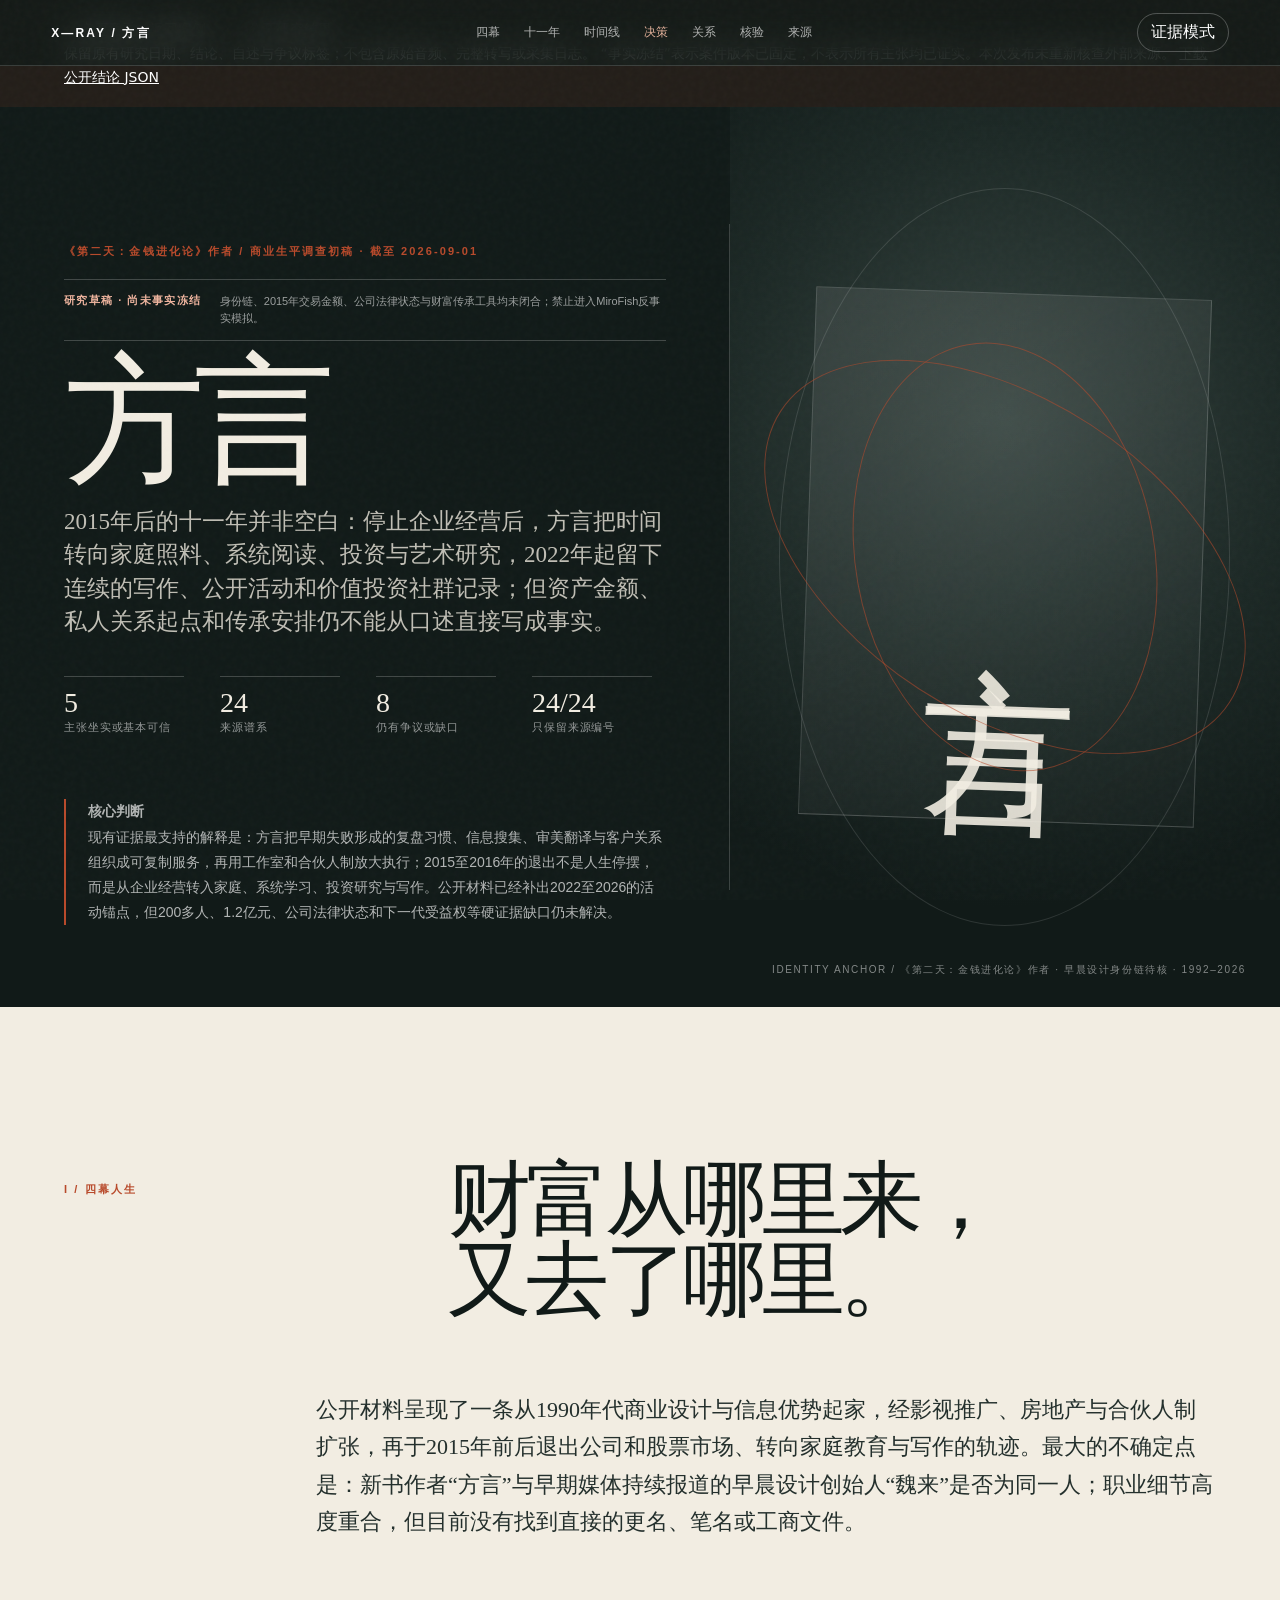
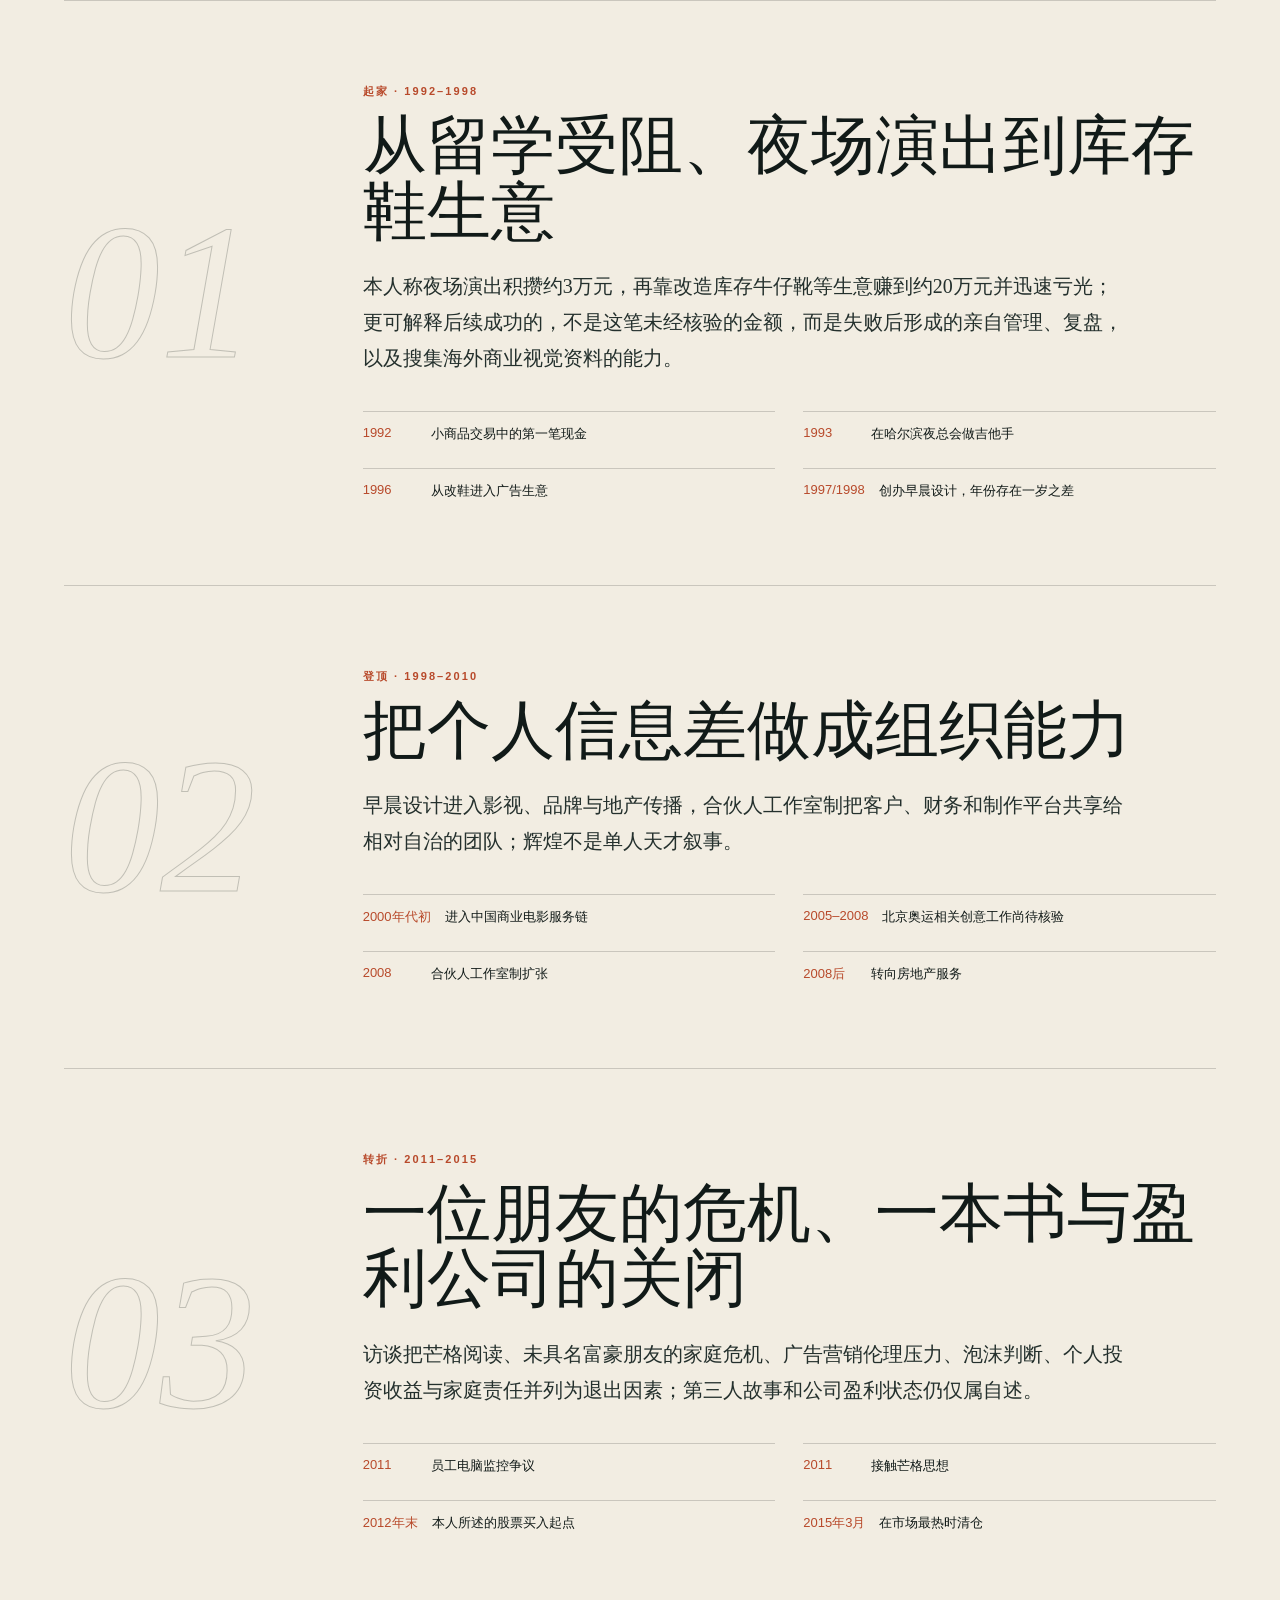
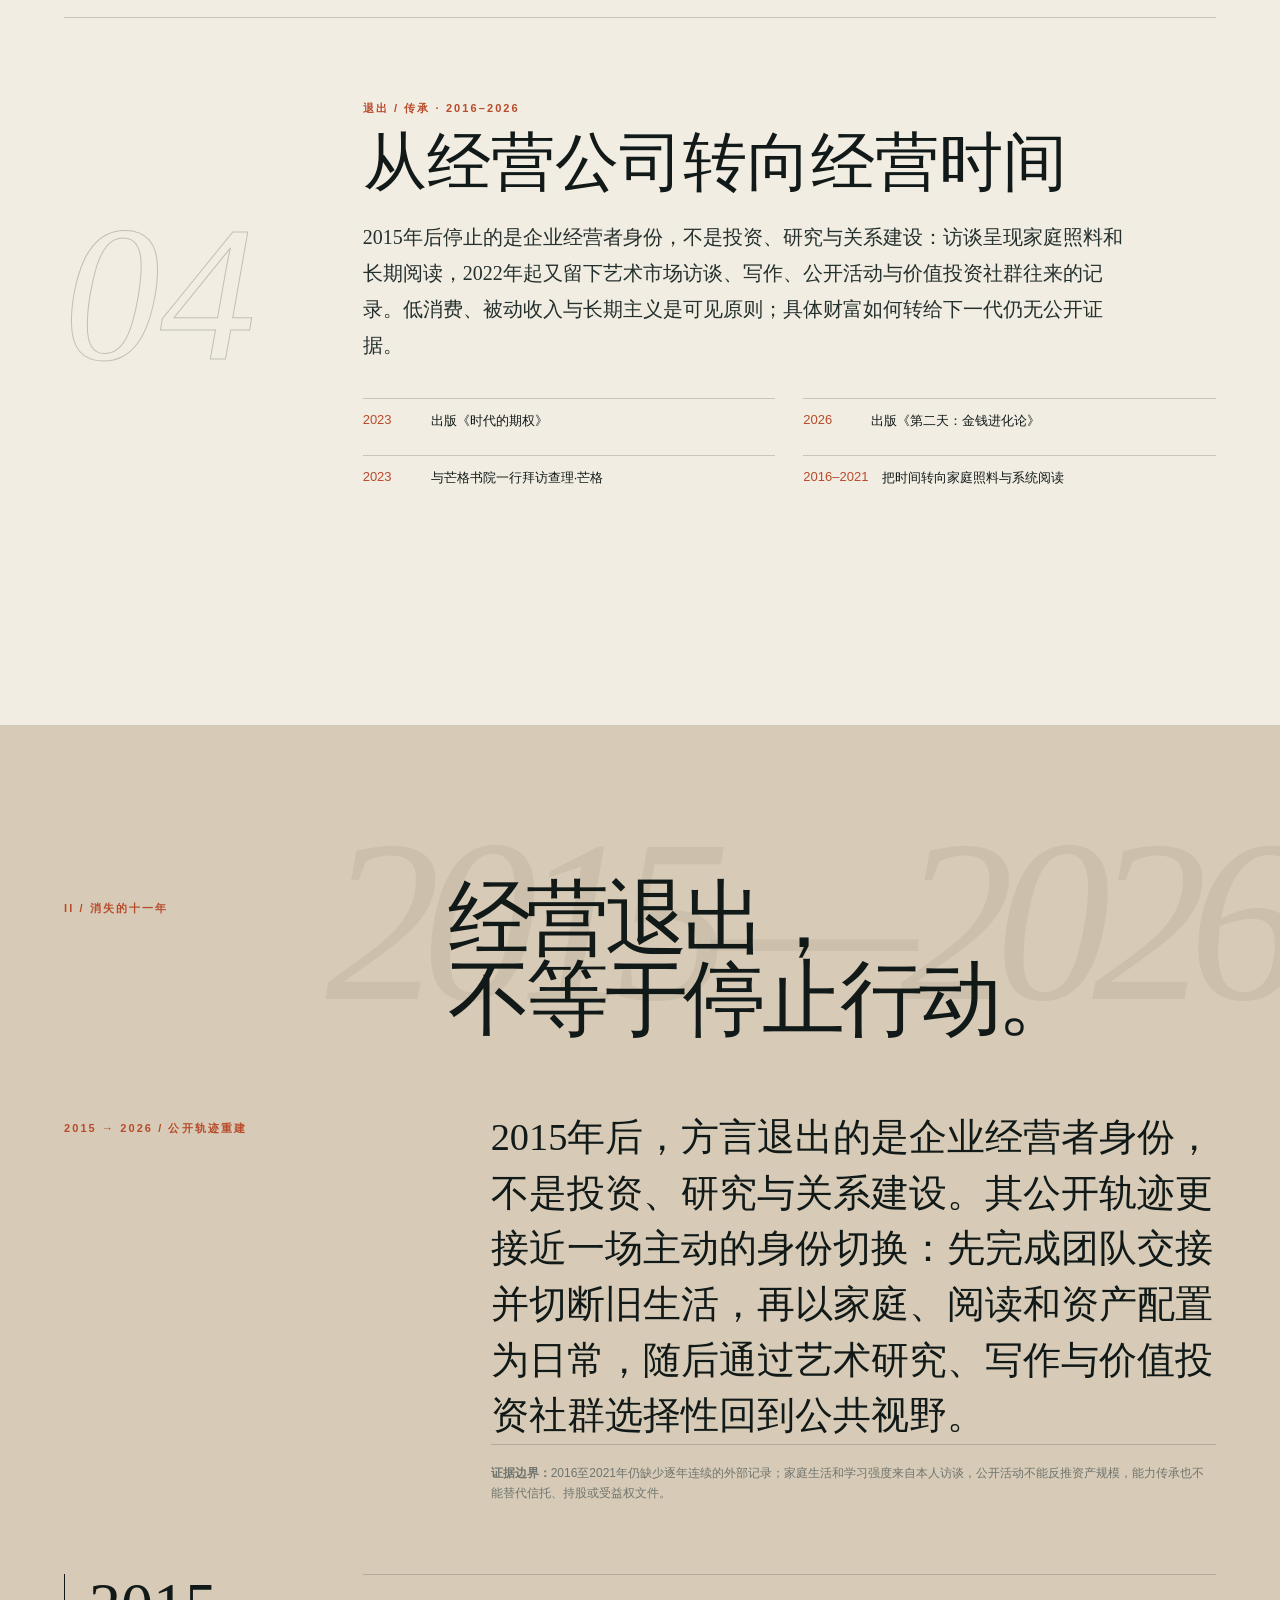
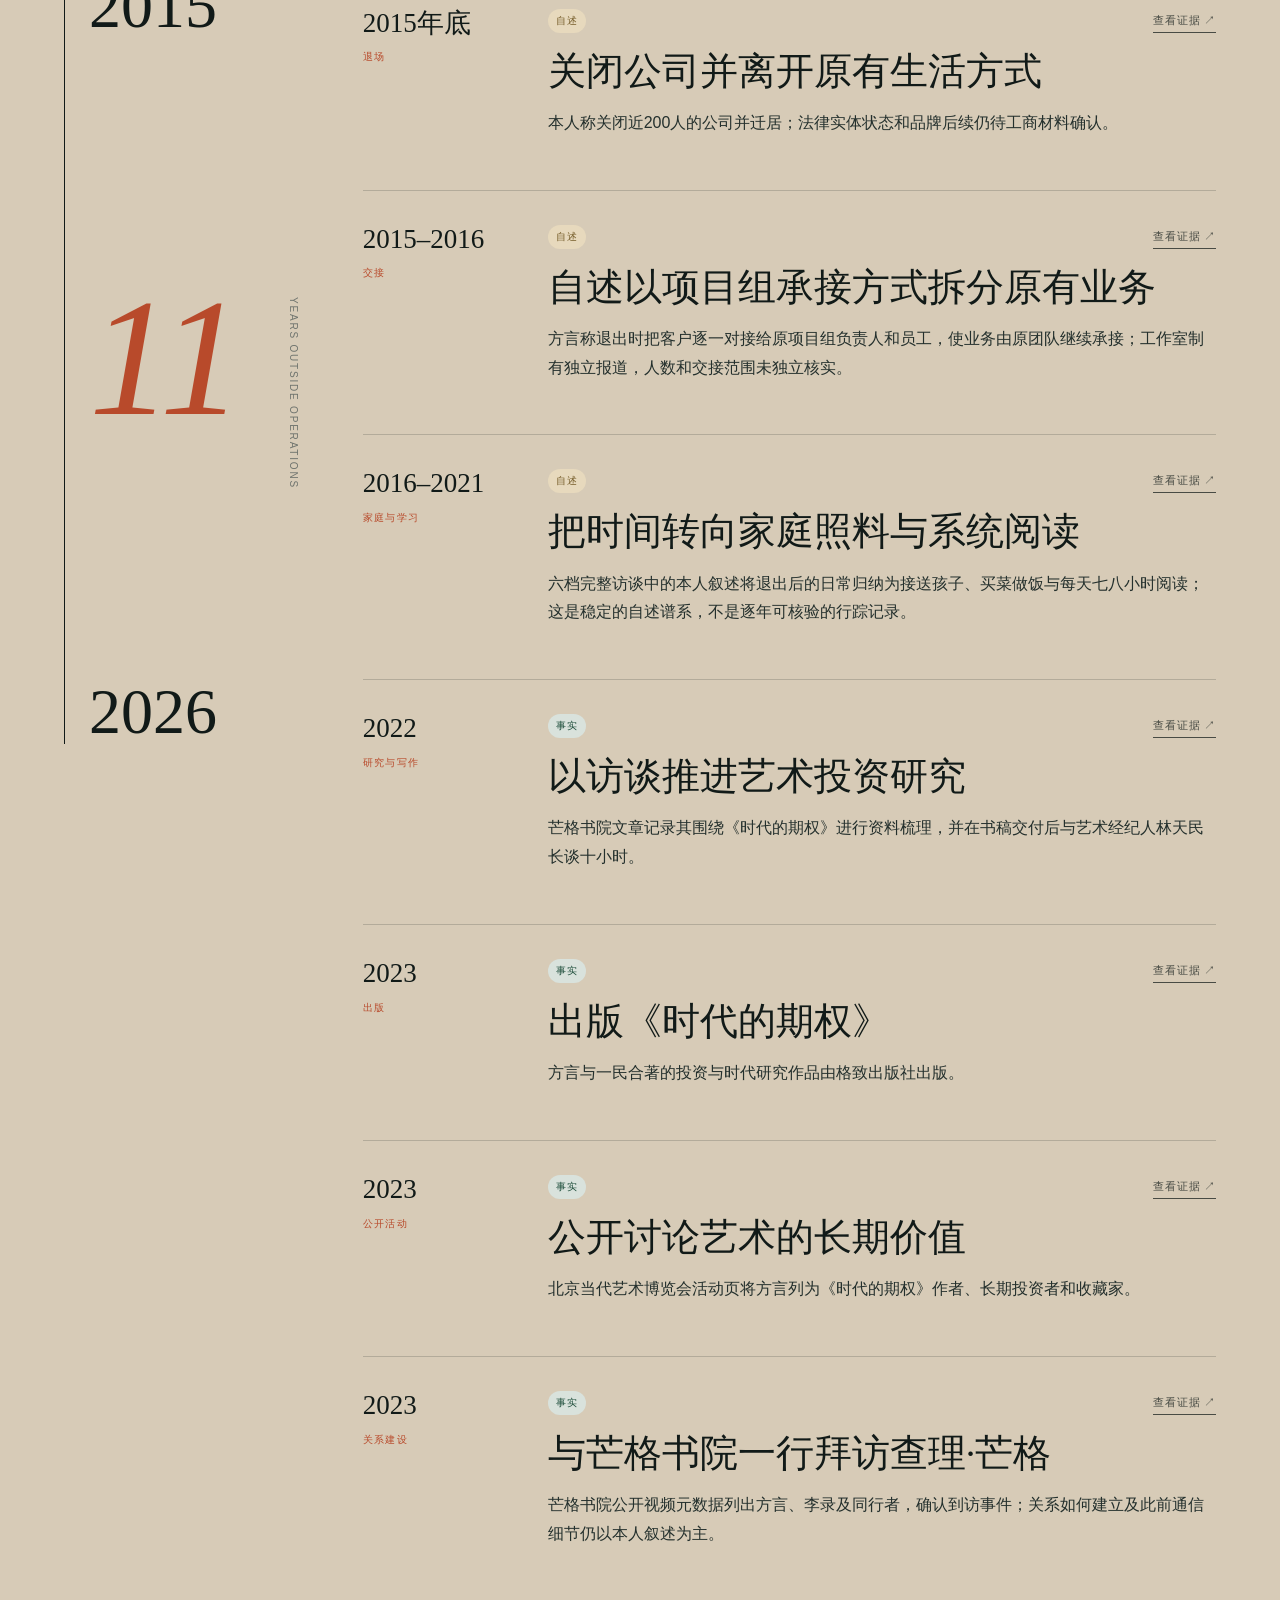
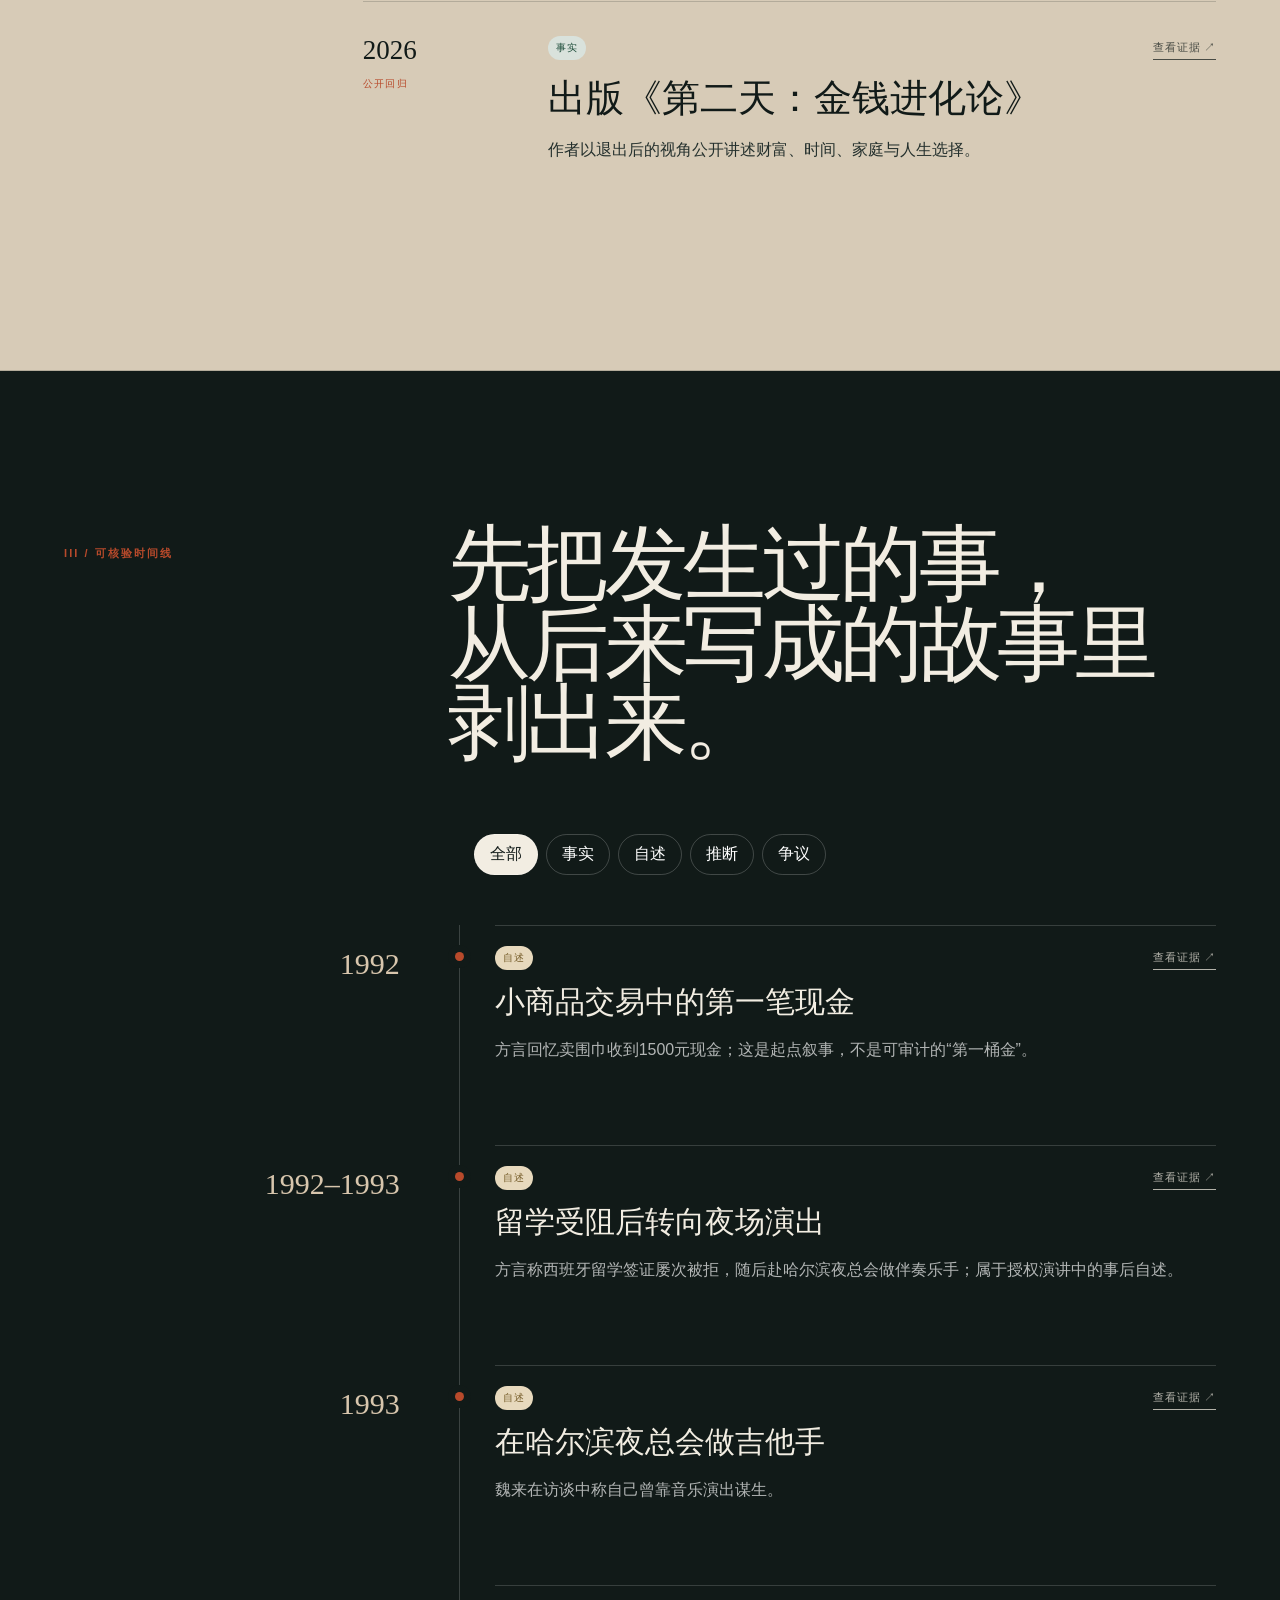
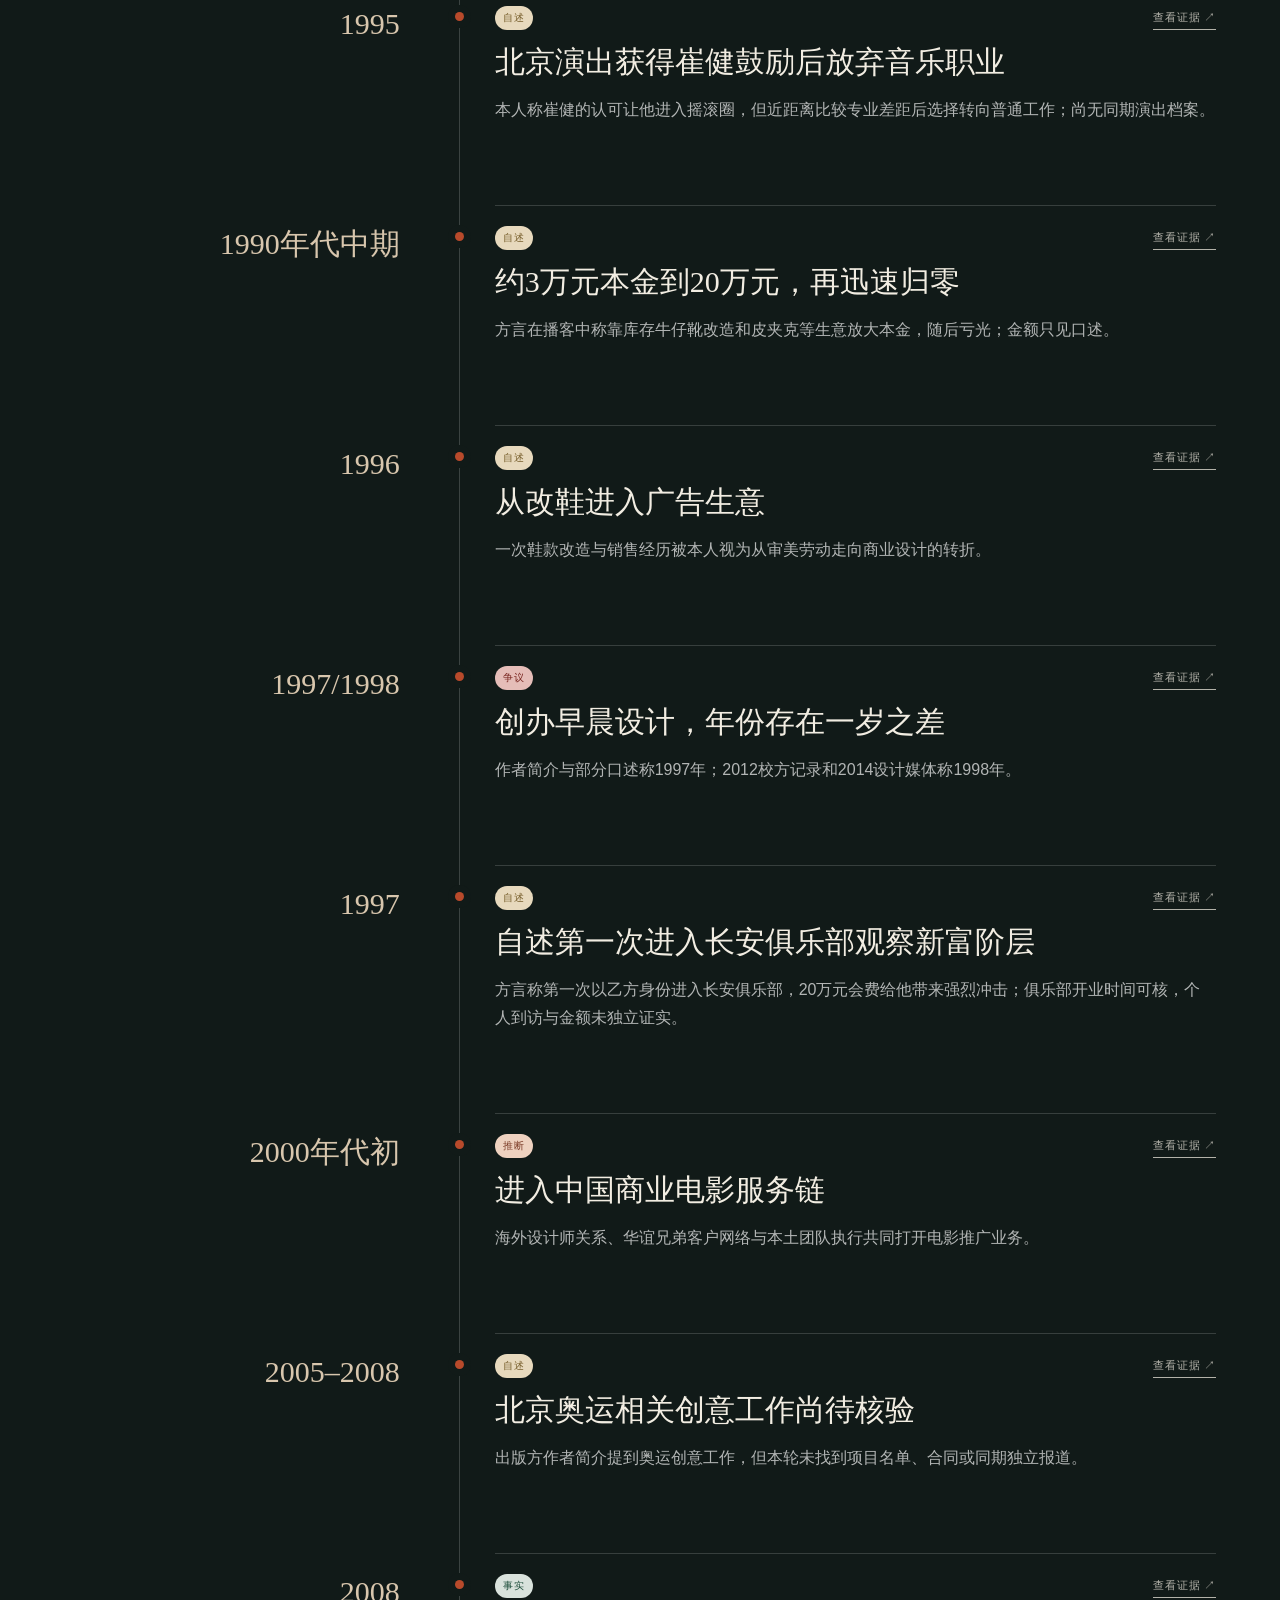
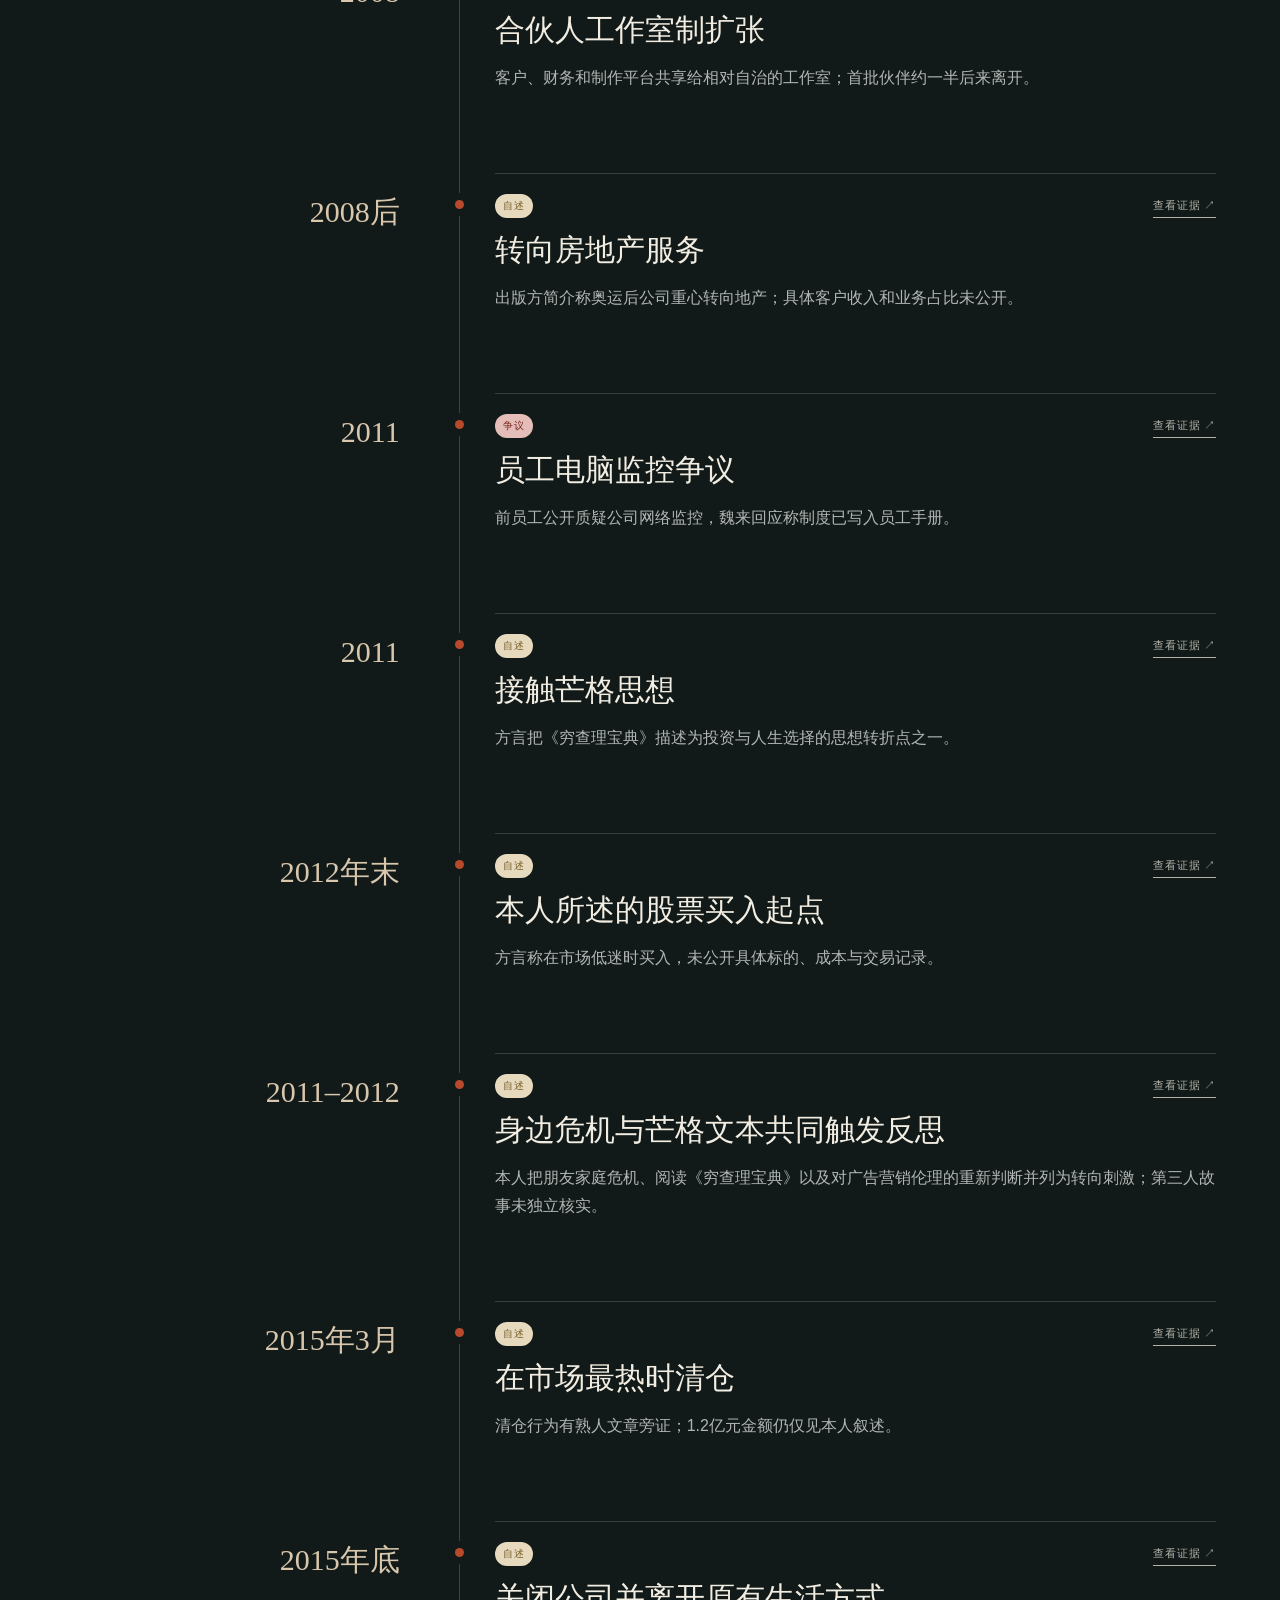
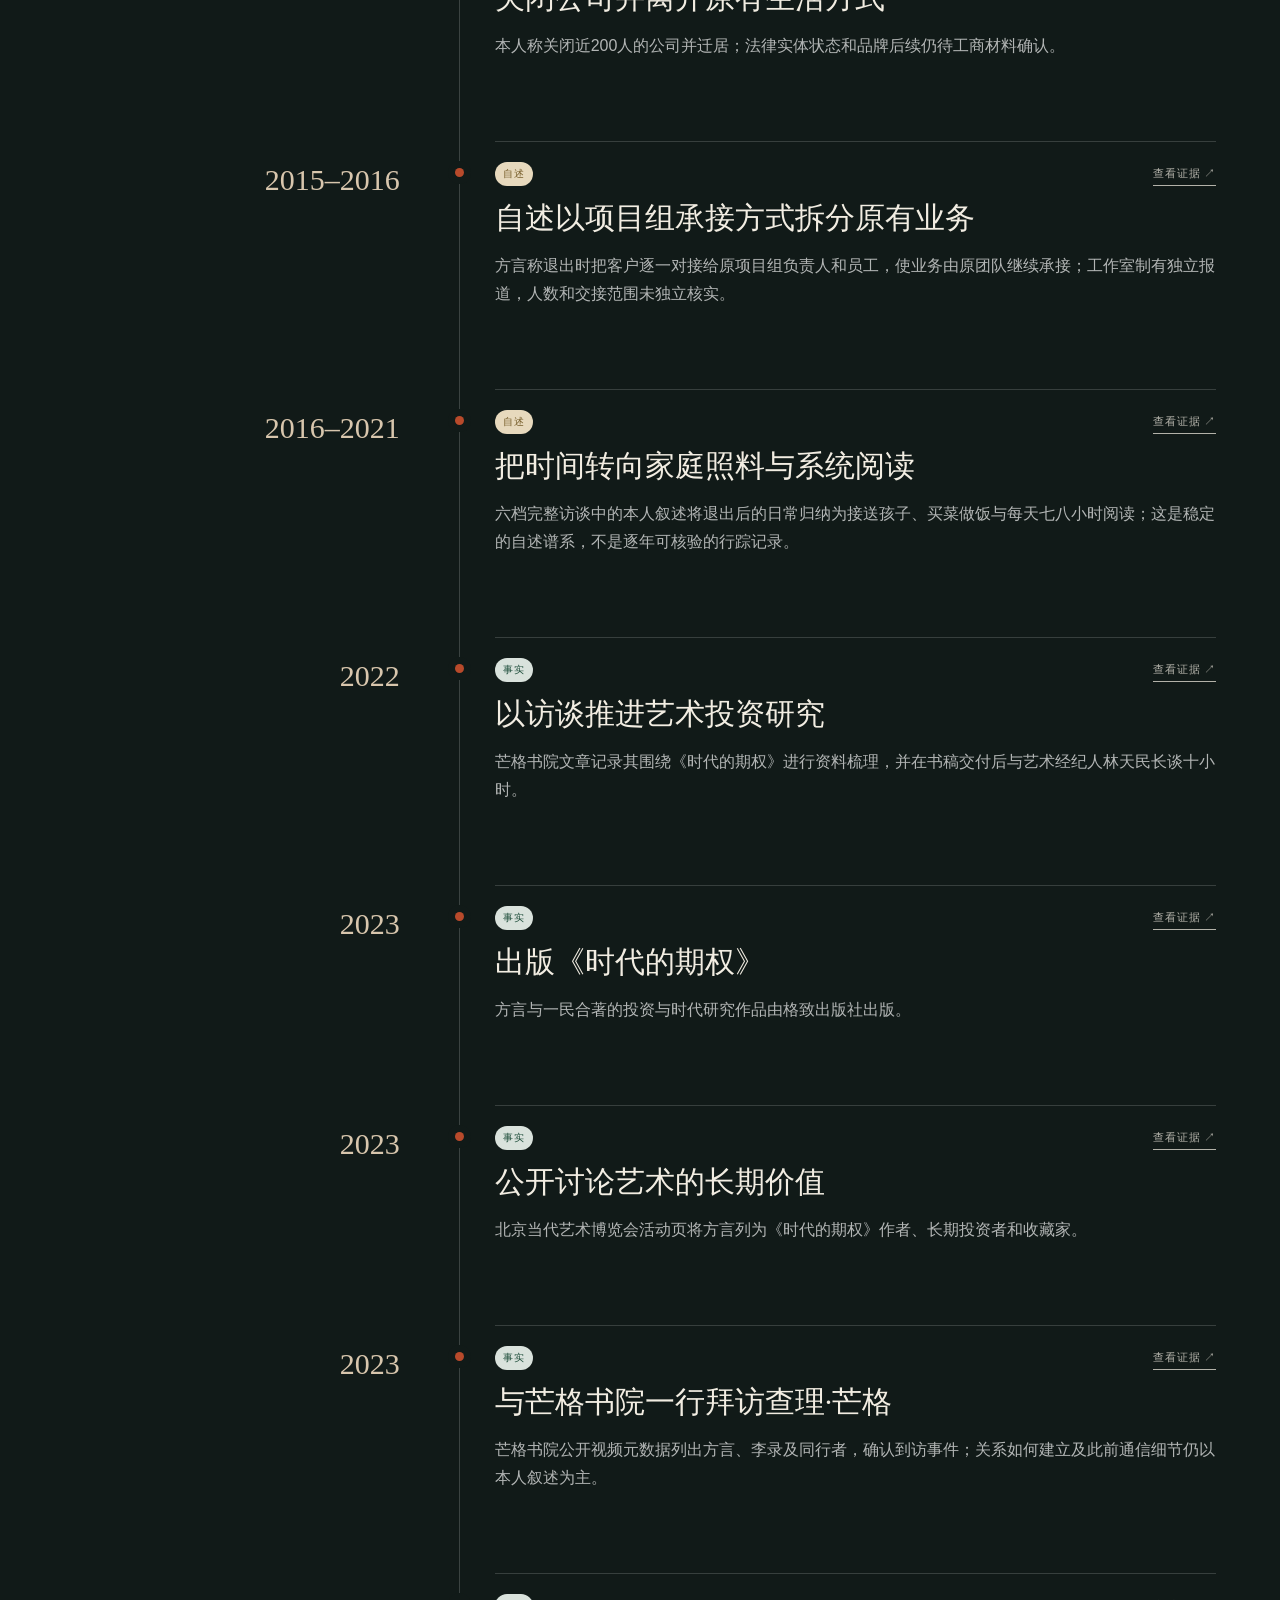
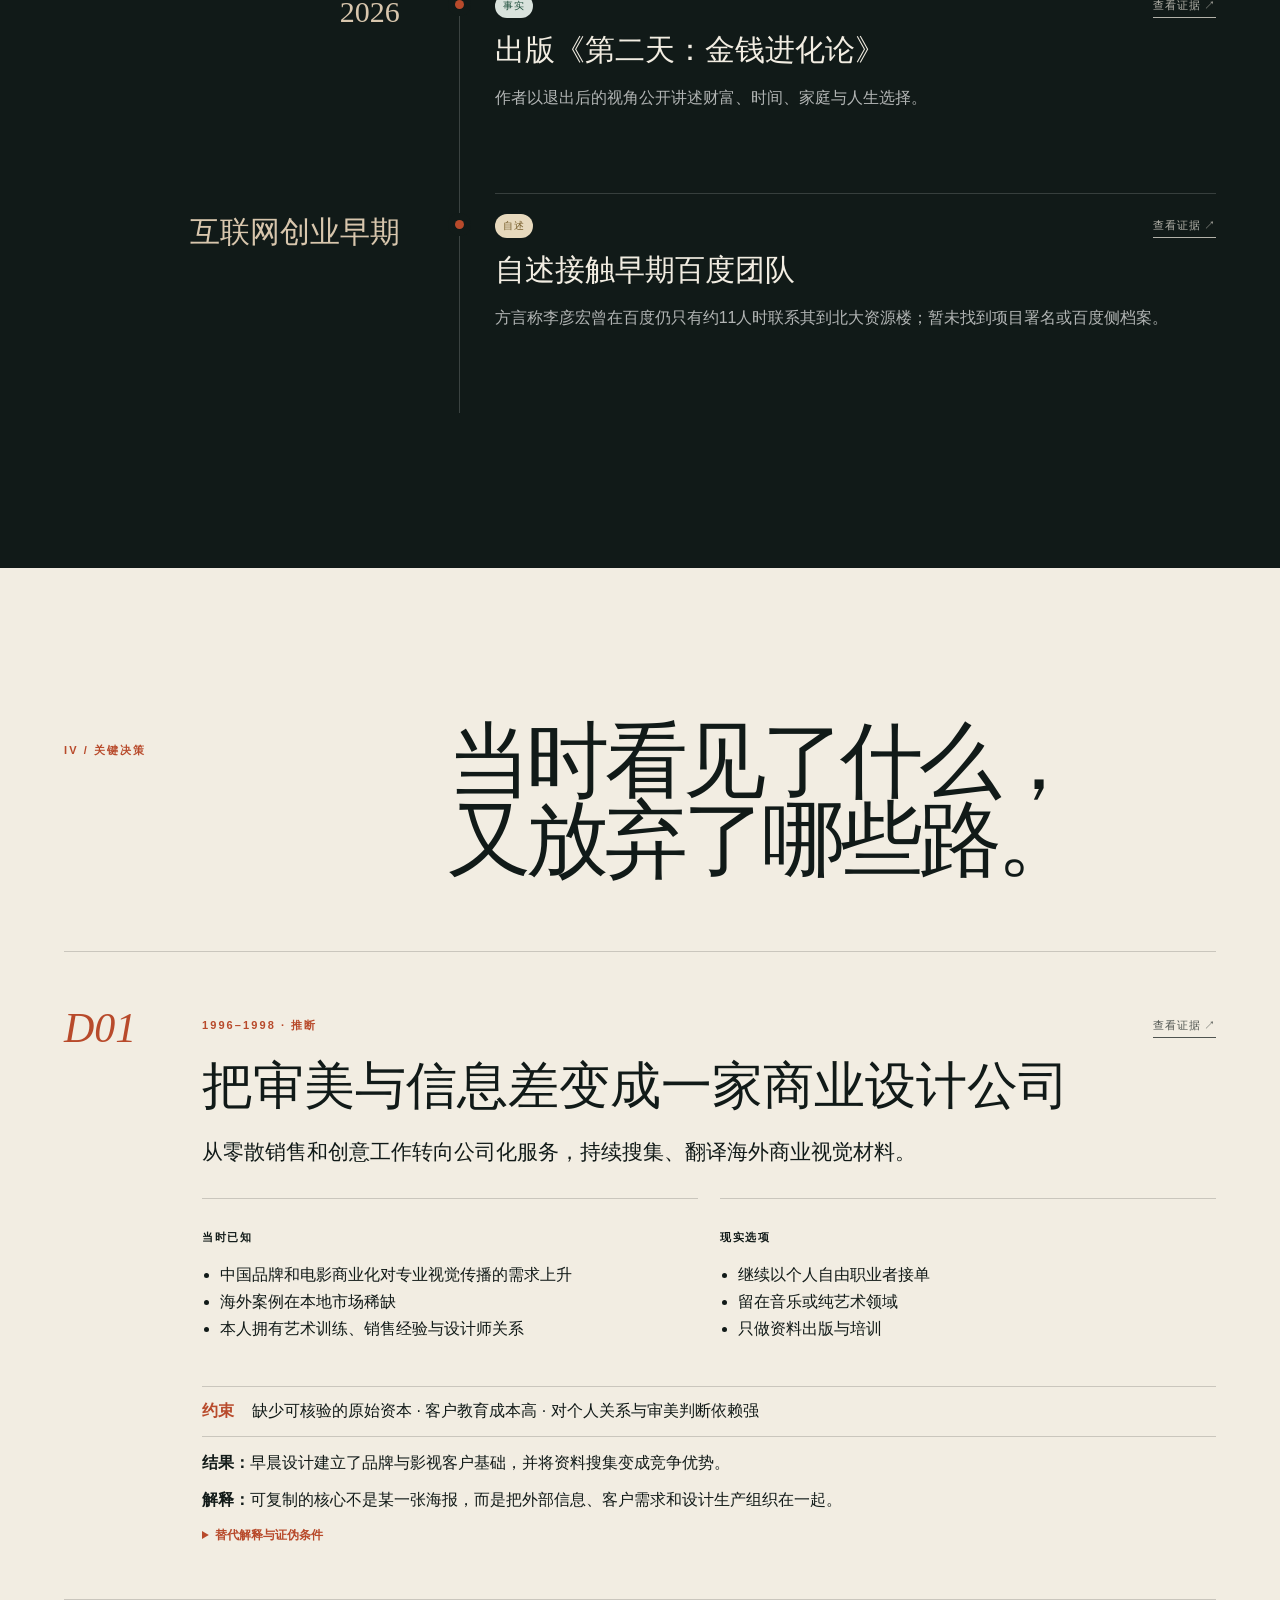
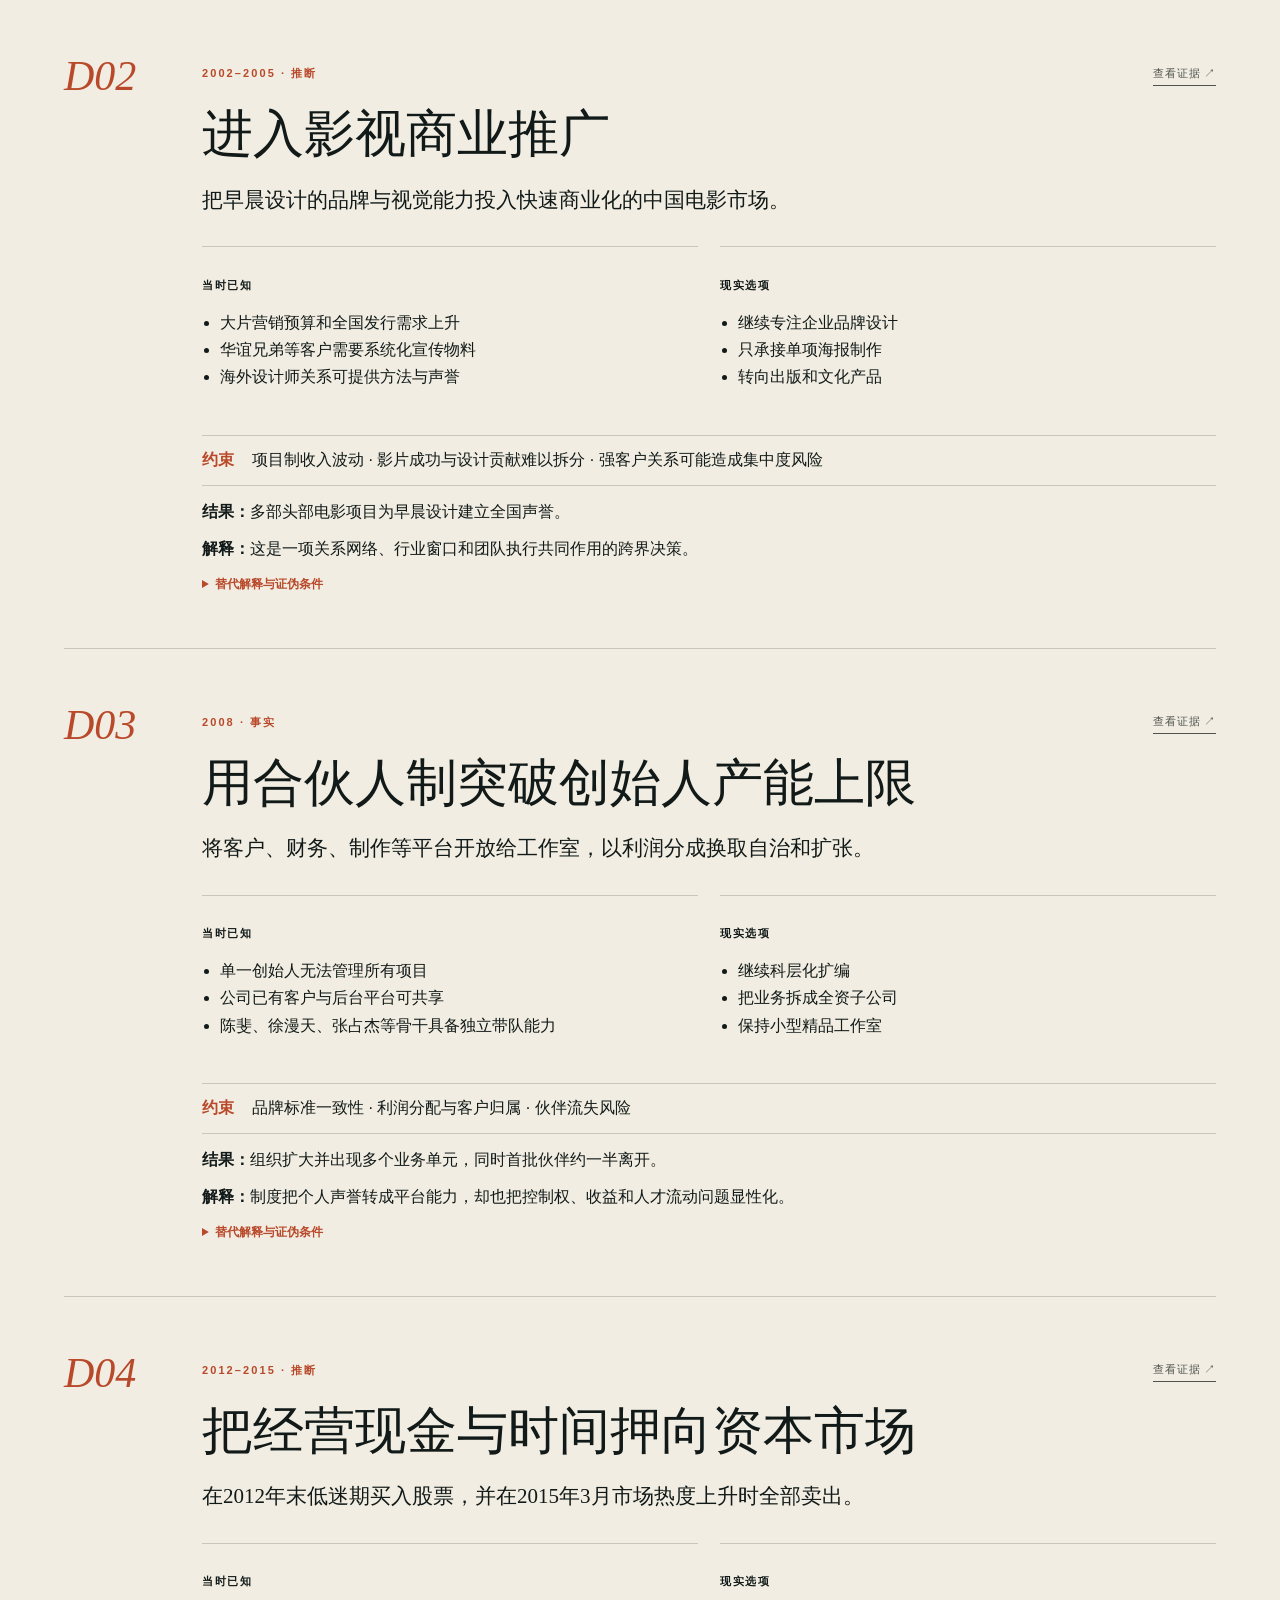
==== website/cases/fang-yan-money-evolution/index.html @ 88b1b2bf "initial commit" ====
<!doctype html>
<html lang="zh-CN"><head><meta charset="utf-8"><meta name="viewport" content="width=device-width,initial-scale=1">
<meta name="description" content="2015年后的十一年并非空白：停止企业经营后，方言把时间转向家庭照料、系统阅读、投资与艺术研究，2022年起留下连续的写作、公开活动和价值投资社群记录；但资产金额、私人关系起点和传承安排仍不能从口述直接写成事实。"><title>方言：在散场之前离开 · 商业生平调查</title>
<style>
:root{--ink:#111a18;--ink-2:#24302d;--paper:#f2ede2;--paper-2:#e9e1d2;--rust:#b84a2b;--gold:#b99861;--muted:#6f746e;--line:rgba(17,26,24,.18);--serif:"Songti SC","STSong","Noto Serif CJK SC",Georgia,serif;--sans:-apple-system,BlinkMacSystemFont,"Segoe UI","PingFang SC","Microsoft YaHei",sans-serif}
*{box-sizing:border-box}html{scroll-behavior:smooth}body{margin:0;background:var(--paper);color:var(--ink);font-family:var(--sans);overflow-x:hidden}body:before{content:"";position:fixed;inset:0;pointer-events:none;opacity:.22;z-index:20;background-image:url("data:image/svg+xml,%3Csvg viewBox='0 0 180 180' xmlns='http://www.w3.org/2000/svg'%3E%3Cfilter id='n'%3E%3CfeTurbulence type='fractalNoise' baseFrequency='.9' numOctaves='3' stitchTiles='stitch'/%3E%3C/filter%3E%3Crect width='100%25' height='100%25' filter='url(%23n)' opacity='.12'/%3E%3C/svg%3E")}
a{color:inherit}button{font:inherit}.topbar{position:fixed;inset:0 0 auto;z-index:15;height:66px;display:flex;align-items:center;justify-content:space-between;padding:0 4vw;color:#fff;border-bottom:1px solid rgba(255,255,255,.15);background:rgba(17,26,24,.74);backdrop-filter:blur(14px)}.brand{font:700 12px/1 var(--sans);letter-spacing:.18em}.nav{display:flex;gap:24px}.nav a{font-size:12px;text-decoration:none;opacity:.66;white-space:nowrap;display:flex;align-items:center;min-height:44px}.nav a.active,.nav a:hover{opacity:1;color:#e6b39c}.mode-toggle{border:1px solid rgba(255,255,255,.25);border-radius:999px;background:transparent;color:#fff;padding:8px 13px;cursor:pointer}
.hero{min-height:100svh;background:var(--ink);color:var(--paper);display:grid;grid-template-columns:1.14fr .86fr;position:relative;overflow:hidden}.hero-copy{padding:clamp(104px,14vh,150px) 5vw 68px;display:flex;flex-direction:column;justify-content:space-between;position:relative;z-index:2}.hero-copy:after{content:"";position:absolute;right:0;top:13%;bottom:13%;width:1px;background:rgba(255,255,255,.18)}.eyebrow,.kicker{font-size:11px;text-transform:uppercase;letter-spacing:.19em;font-weight:750;color:var(--rust)}.research-state{display:flex;align-items:flex-start;gap:18px;margin:20px 0 0;padding:13px 0;border-top:1px solid rgba(255,255,255,.2);border-bottom:1px solid rgba(255,255,255,.2);max-width:760px}.research-state strong{font-size:11px;letter-spacing:.13em;text-transform:uppercase;color:#f0b59f;white-space:nowrap}.research-state span{font-size:11px;line-height:1.55;color:rgba(255,255,255,.58)}.hero h1{font:400 clamp(70px,11vw,170px)/.84 var(--serif);letter-spacing:-.08em;margin:22px 0;max-width:860px}.hero-dek{font:400 clamp(18px,1.8vw,28px)/1.45 var(--serif);max-width:760px;color:rgba(242,237,226,.78)}.hero-meta{display:flex;gap:36px;flex-wrap:wrap;margin-top:38px}.hero-meta div{border-top:1px solid rgba(255,255,255,.2);padding-top:12px;min-width:120px}.hero-meta strong{font:400 28px/1 var(--serif);display:block}.hero-meta span{font-size:11px;color:rgba(255,255,255,.55);letter-spacing:.08em}.hero-thesis{margin-top:36px;max-width:680px;border-left:2px solid var(--rust);padding-left:22px;font-size:14px;line-height:1.8;color:rgba(255,255,255,.68)}
.hero-visual{position:relative;display:grid;place-items:center;overflow:hidden;background:radial-gradient(circle at 50% 35%,#35433f 0,#1c2825 45%,#111a18 75%)}.hero-visual:before{content:"";position:absolute;inset:9%;border:1px solid rgba(255,255,255,.12);border-radius:50%}.portrait-image{width:100%;height:100%;object-fit:cover;filter:grayscale(1) contrast(1.08);mix-blend-mode:luminosity;opacity:.82}.portrait-abstract{position:relative;width:min(58vh,72%);aspect-ratio:3/4;border:1px solid rgba(255,255,255,.16);display:grid;place-items:center;transform:rotate(2deg);background:linear-gradient(145deg,rgba(255,255,255,.09),rgba(255,255,255,.01))}.portrait-abstract span{font:400 clamp(84px,12vw,170px)/1 var(--serif);color:rgba(242,237,226,.9);writing-mode:vertical-rl;letter-spacing:.12em}.portrait-abstract i,.portrait-abstract b{position:absolute;border:1px solid rgba(184,74,43,.55);border-radius:50%;inset:9% 12%;transform:rotate(-12deg)}.portrait-abstract b{inset:20% -18%;transform:rotate(31deg)}.visual-caption{position:absolute;bottom:30px;right:34px;font-size:10px;letter-spacing:.16em;color:rgba(255,255,255,.48)}
.section{padding:clamp(90px,12vw,170px) max(5vw,24px);border-bottom:1px solid var(--line)}.section-head{display:grid;grid-template-columns:1fr 2fr;align-items:start;margin-bottom:70px}.section-head h2{font:400 clamp(42px,6.5vw,94px)/.96 var(--serif);letter-spacing:-.055em;margin:0;max-width:1000px}.section-head .kicker{padding-top:10px}.lede{font:400 22px/1.7 var(--serif);max-width:900px;margin:0 0 60px auto;color:var(--ink-2)}
.story{background:var(--paper)}.chapter{display:grid;grid-template-columns:.55fr 2fr;gap:5vw;min-height:52vh;padding:72px 0;border-top:1px solid var(--line);align-items:center}.chapter-number{font:italic 400 clamp(80px,15vw,230px)/1 var(--serif);color:transparent;-webkit-text-stroke:1px rgba(17,26,24,.22)}.chapter-copy h3{font:400 clamp(38px,5vw,76px)/1.02 var(--serif);margin:14px 0 24px;max-width:880px}.chapter-copy>p:not(.kicker){font:400 20px/1.8 var(--serif);max-width:760px;color:var(--ink-2)}.chapter-beats{list-style:none;margin:35px 0 0;padding:0;display:grid;grid-template-columns:repeat(2,minmax(0,1fr));gap:12px 28px}.chapter-beats li{display:flex;gap:14px;padding:13px 0;border-top:1px solid var(--line);font-size:13px}.chapter-beats time{color:var(--rust);min-width:54px}
.post-exit-section{position:relative;overflow:clip;background:#d7cbb7}.post-exit-section:before{content:"2015—2026";position:absolute;right:-.025em;top:.35em;font:italic 400 clamp(90px,18vw,270px)/1 var(--serif);letter-spacing:-.08em;color:rgba(17,26,24,.055);white-space:nowrap}.post-exit-intro{display:grid;grid-template-columns:1fr 2fr;gap:5vw;margin-bottom:70px;position:relative}.post-exit-thesis{font:400 clamp(24px,3vw,42px)/1.45 var(--serif);margin:0;max-width:930px}.post-exit-question{align-self:end;margin:0;padding:18px 0 0;border-top:1px solid var(--line);font-size:12px;line-height:1.7;color:var(--muted)}.post-exit-layout{display:grid;grid-template-columns:minmax(150px,.55fr) 2fr;gap:5vw;position:relative}.post-exit-axis{position:sticky;top:100px;height:calc(100vh - 130px);min-height:540px;display:flex;flex-direction:column;justify-content:space-between;border-left:1px solid var(--ink);padding:0 0 0 24px}.post-exit-axis span{font:400 clamp(36px,5vw,72px)/1 var(--serif)}.post-exit-axis b{font:italic 400 clamp(95px,13vw,190px)/.8 var(--serif);color:var(--rust)}.post-exit-axis small{font-size:10px;letter-spacing:.18em;text-transform:uppercase;color:var(--muted);writing-mode:vertical-rl;position:absolute;right:0;top:42%}.post-exit-event{display:grid;grid-template-columns:150px 1fr;gap:35px;padding:34px 0 52px;border-top:1px solid var(--line)}.post-exit-date strong{display:block;font:400 27px/1.1 var(--serif)}.post-exit-date span{display:block;margin-top:12px;font-size:10px;letter-spacing:.13em;text-transform:uppercase;color:var(--rust)}.post-exit-copy h3{font:400 clamp(28px,3vw,46px)/1.15 var(--serif);margin:16px 0}.post-exit-copy p{max-width:760px;margin:0;color:var(--ink-2);line-height:1.8}
.timeline-section{background:var(--ink);color:var(--paper)}.timeline-section .section-head h2{color:var(--paper)}.filters{display:flex;gap:8px;flex-wrap:wrap;margin:0 0 50px calc(33.333% + 2vw)}.filter{border:1px solid rgba(255,255,255,.2);background:transparent;color:#fff;border-radius:999px;padding:9px 15px;cursor:pointer}.filter.active{background:var(--paper);color:var(--ink)}.timeline-item{display:grid;grid-template-columns:1fr 70px 2fr;max-width:1200px;margin:auto;min-height:180px}.timeline-date{font:400 30px/1 var(--serif);padding:24px 25px 0 0;text-align:right;color:#d8c6ad}.timeline-mark{position:relative;display:flex;justify-content:center}.timeline-mark:before{content:"";width:1px;background:rgba(255,255,255,.18);position:absolute;inset:0 auto}.timeline-mark span{position:relative;margin-top:27px;width:9px;height:9px;border-radius:50%;background:var(--rust);box-shadow:0 0 0 7px var(--ink)}.timeline-copy{padding:20px 0 65px;border-top:1px solid rgba(255,255,255,.16)}.timeline-copy h3{font:400 30px/1.2 var(--serif);margin:14px 0}.timeline-copy p{line-height:1.75;color:rgba(255,255,255,.68);max-width:720px}.item-top{display:flex;align-items:center;justify-content:space-between;gap:18px}.status{display:inline-block;font-size:10px;letter-spacing:.12em;border-radius:999px;padding:5px 8px;background:#d9e2dc;color:#1d4d3a}.status.self_report,.status.self_reported{background:#e7d9bd;color:#765d2a}.status.inference,.status.partial{background:#eed1bf;color:#7b3b26}.status.dispute,.status.contradicted{background:#e5bdb8;color:#78251f}.status.unverified{background:#ddd;color:#555}.status.credible{background:#cfe0d3;color:#265c3b}.evidence-trigger{border:0;border-bottom:1px solid currentColor;background:transparent;color:inherit;padding:4px 0;cursor:pointer;font-size:11px;letter-spacing:.07em;opacity:.72}.evidence-trigger:hover{opacity:1}.no-source{font-size:10px;color:var(--muted)}
.decision{display:grid;grid-template-columns:110px 1fr;gap:28px;border-top:1px solid var(--line);padding:55px 0}.decision-index{font:italic 42px/1 var(--serif);color:var(--rust)}.decision-main h3{font:400 clamp(30px,4vw,58px)/1.08 var(--serif);margin:14px 0}.decision-act{font:400 21px/1.7 var(--serif);max-width:850px}.decision-grid{display:grid;grid-template-columns:1fr 1fr;gap:22px;margin:28px 0}.decision-grid>div{border-top:1px solid var(--line);padding-top:16px}.decision h4,.scenario h4{font-size:11px;letter-spacing:.14em;text-transform:uppercase}.decision ul,.scenario ul{padding-left:18px;line-height:1.7}.constraint{display:flex;gap:18px;padding:14px 0;border-top:1px solid var(--line);border-bottom:1px solid var(--line)}.constraint span{color:var(--rust);font-weight:700}details{margin-top:16px}summary{cursor:pointer;color:var(--rust);font-size:12px;font-weight:700}
.network-section{background:#e3dccf}.network-wrap{display:grid;grid-template-columns:1.6fr .8fr;gap:45px;align-items:start}.network-svg{width:100%;height:auto;min-height:420px}.network-edge{stroke:#6f746e;stroke-width:1.5;opacity:.6;marker-end:url(#arrow)}.network-edge.inference{stroke:var(--rust);stroke-dasharray:7 5}.network-edge.dispute{stroke:#8b3026;stroke-dasharray:2 5}#arrow path{fill:#6f746e}.network-node{cursor:pointer}.network-node circle{fill:var(--paper);stroke:#596560;stroke-width:1.5;transition:.2s}.network-node text{font:600 12px var(--sans);fill:var(--ink);pointer-events:none}.network-node.type-person circle{fill:var(--ink)}.network-node.type-person text{fill:var(--paper)}.network-node.active circle{stroke:var(--rust);stroke-width:5}.network-edge.dim{opacity:.08}.relationship-list{list-style:none;padding:0;margin:20px 0}.relationship-list li{display:grid;grid-template-columns:1fr auto 1fr;gap:8px;padding:17px 0;border-top:1px solid var(--line);align-items:center;font-size:12px}.relationship-list b{color:var(--rust);font-size:10px;text-transform:uppercase}.relationship-list small{grid-column:1/3;color:var(--muted)}.relationship-list .evidence-trigger{justify-self:end}
.wealth-grid{display:grid;grid-template-columns:repeat(3,1fr);gap:1px;background:var(--line);border:1px solid var(--line)}.wealth-stage{background:var(--paper);padding:34px;min-height:290px;display:flex;flex-direction:column}.wealth-stage h3{font:400 30px/1.15 var(--serif);margin:15px 0}.wealth-stage p:not(.kicker){line-height:1.7;color:var(--muted)}.wealth-stage .item-top{margin-top:auto}.wealth-mechanism{font-size:11px;color:var(--rust);font-weight:700}.transfer-list{list-style:none;margin:65px 0 0;padding:0}.transfer-list li{display:flex;justify-content:space-between;gap:30px;padding:25px 0;border-top:1px solid var(--line)}.transfer-list span{font-size:11px;color:var(--rust)}.transfer-list h4{font:400 25px/1.2 var(--serif);margin:5px 0}
.context-grid{display:grid;grid-template-columns:repeat(2,1fr);gap:0 60px}.context-line{padding:35px 0;border-top:1px solid var(--line)}.context-line h3{font:400 28px/1.2 var(--serif)}.context-line p{line-height:1.7;color:var(--muted)}
.interviews-section{background:#ded4c3}.oral-audit{display:grid;grid-template-columns:1.15fr 1fr;gap:50px;padding:34px 0;margin:0 0 54px;border-top:1px solid var(--line);border-bottom:1px solid var(--line)}.oral-audit-lead h3{font:400 clamp(28px,3vw,46px)/1.15 var(--serif);margin:12px 0}.oral-audit-lead>p:last-child{color:var(--muted);font-size:12px;line-height:1.7}.oral-audit dl{display:grid;grid-template-columns:repeat(5,1fr);gap:16px;margin:0;align-self:center}.oral-audit dl div{border-left:1px solid var(--line);padding-left:12px}.oral-audit dt{font:400 clamp(25px,3vw,42px)/1 var(--serif)}.oral-audit dd{margin:7px 0 0;font-size:10px;color:var(--muted);letter-spacing:.08em}.interview-grid{display:grid;grid-template-columns:repeat(2,minmax(0,1fr));gap:1px;background:var(--line);border:1px solid var(--line);margin-bottom:70px}.interview-card{background:var(--paper);padding:30px;display:flex;flex-direction:column;min-height:290px}.interview-card h3{font:400 27px/1.25 var(--serif);margin:16px 0}.interview-card>p{color:var(--muted)}.interview-card code{font-size:10px;border:1px solid var(--line);border-radius:999px;padding:3px 6px;color:var(--rust)}.interview-card audio{width:100%;margin:22px 0 16px}.interview-card>small{display:block;margin-top:auto;color:var(--muted);line-height:1.5;overflow-wrap:anywhere}.oral-disclosure{display:grid;grid-template-columns:110px 1fr 90px;gap:30px;padding:30px 0;border-top:1px solid var(--line);align-items:start}.oral-time strong{font:400 25px/1 var(--serif);display:block;margin-bottom:12px}.oral-disclosure h3{font:400 27px/1.3 var(--serif);margin:9px 0}.oral-disclosure p{line-height:1.7}.oral-disclosure small{display:block;color:var(--muted);line-height:1.6;margin-top:7px}.verification-line code{font-size:9px;color:var(--rust);overflow-wrap:anywhere}.verification-line.pending{color:#8b3026}.oral-disclosure .evidence-trigger{justify-self:end}
.claims-section{background:#f7f3ea}.claim-row{display:grid;grid-template-columns:150px 1fr 120px;gap:35px;padding:32px 0;border-top:1px solid var(--line);align-items:start}.claim-row h3{font:400 23px/1.4 var(--serif);margin:0 0 10px}.claim-row p{color:var(--muted);line-height:1.6}.claim-row small{display:block;margin-top:8px;color:var(--muted)}.claim-row .citation-state{color:var(--rust);font-weight:700}.claim-proof{text-align:right}.claim-proof strong{display:block;font:400 38px/1 var(--serif)}.claim-proof span{display:block;font-size:10px;color:var(--muted);margin:5px 0 15px}
.gaps{background:var(--ink);color:var(--paper)}.gap{padding:27px 0;border-top:1px solid rgba(255,255,255,.18)}.gap summary{display:flex;align-items:flex-start;gap:20px;color:var(--paper);font:400 25px/1.3 var(--serif);list-style:none}.gap summary::-webkit-details-marker{display:none}.gap-mark{font:italic 64px/1 var(--serif);color:var(--rust);min-width:70px}.gap-body{padding:18px 0 0 90px;max-width:900px}.gap p,.gap small{color:rgba(255,255,255,.6);line-height:1.7}.gap-body strong{color:var(--paper)}.gap-claims{border-top:1px solid rgba(255,255,255,.18);padding-top:12px}
.simulation-section{background:#522a22;color:#f5e8d6}.scenario{border:1px solid rgba(255,255,255,.25);padding:42px;max-width:920px;margin-left:auto}.scenario-tag{font:700 10px/1 var(--sans);letter-spacing:.18em;color:#f1a07d}.scenario h3{font:400 36px/1.2 var(--serif)}.scenario small{color:rgba(255,255,255,.6)}
.sources-section{padding-bottom:130px}.source-list{list-style:none;padding:0;margin:0}.source-list li{display:grid;grid-template-columns:80px 1fr;gap:20px;padding:18px 0;border-top:1px solid var(--line)}.source-list>li>span{font:400 17px var(--serif);color:var(--rust)}.source-detail summary{display:flex;justify-content:space-between;gap:18px;align-items:baseline;font:600 14px/1.4 var(--sans);cursor:pointer}.source-detail summary::-webkit-details-marker{color:var(--rust)}.source-citation-state{font-size:10px;color:var(--rust);font-weight:500;white-space:nowrap}.source-list a{display:inline-block;margin-top:12px;font:600 12px/1.4 var(--sans);text-decoration-thickness:1px;text-underline-offset:3px;color:var(--rust)}.source-list small{display:block;color:var(--muted);margin-top:9px;line-height:1.55}.source-list blockquote{margin:15px 0;padding:13px 17px;border-left:2px solid var(--rust);background:var(--paper-2);font:400 15px/1.7 var(--serif)}.citation-note{margin:15px 0;color:var(--muted);font-size:12px;line-height:1.7}.footer{background:var(--ink);color:rgba(255,255,255,.58);padding:35px 5vw;display:flex;justify-content:space-between;gap:20px;font-size:11px}
.drawer{position:fixed;inset:0;z-index:30;display:none}.drawer.open{display:block}.drawer-backdrop{position:absolute;inset:0;background:rgba(0,0,0,.56)}.drawer-panel{position:absolute;right:0;top:0;bottom:0;width:min(590px,100%);background:var(--paper);padding:28px clamp(22px,5vw,58px);overflow:auto;box-shadow:-20px 0 80px rgba(0,0,0,.3);animation:slide .24s ease-out}@keyframes slide{from{transform:translateX(35px);opacity:0}}.drawer-close{border:1px solid var(--line);background:transparent;border-radius:50%;width:42px;height:42px;float:right;cursor:pointer}.drawer h2{font:400 43px/1.05 var(--serif);margin:55px 0 25px}.drawer-source{padding:25px 0;border-top:1px solid var(--line)}.drawer-source h3{font:400 22px/1.3 var(--serif)}.drawer-source blockquote{margin:16px 0;padding:15px 18px;border-left:2px solid var(--rust);background:var(--paper-2);font:400 15px/1.7 var(--serif)}.drawer-source small{display:block;color:var(--muted);line-height:1.6}.drawer-source a{display:inline-block;margin-top:12px;color:var(--rust);font-size:12px}.empty-state{padding:45px;border:1px dashed var(--line);color:var(--muted)}
.evidence-mode .evidence-trigger{background:var(--rust);color:white;border:0;padding:7px 10px;border-radius:2px;opacity:1}.reveal{opacity:0;transform:translateY(22px);transition:opacity .65s ease,transform .65s ease}.reveal.visible{opacity:1;transform:none}
@media(max-width:850px){.topbar{padding:0 18px}.nav{max-width:58vw;overflow:auto;gap:17px}.mode-toggle{display:none}.evidence-trigger,.filter{min-height:44px}.hero{grid-template-columns:1fr;min-height:auto}.hero-copy{min-height:78svh;padding:96px 22px 48px}.hero-copy:after{display:none}.research-state{display:block}.research-state span{display:block;margin-top:7px}.hero h1{font-size:25vw}.hero-visual{height:62svh}.section{padding:85px 22px}.section-head{grid-template-columns:1fr;gap:24px;margin-bottom:48px}.section-head h2{font-size:13vw}.chapter{grid-template-columns:74px 1fr;gap:18px;min-height:0;padding:50px 0;align-items:start}.chapter-number{font-size:62px}.chapter-beats{grid-template-columns:1fr}.post-exit-intro,.post-exit-layout{grid-template-columns:1fr}.post-exit-axis{position:relative;top:auto;height:auto;min-height:0;flex-direction:row;align-items:end;padding:18px 0 0;border-left:0;border-top:1px solid var(--ink)}.post-exit-axis b{font-size:92px}.post-exit-axis small{position:static;writing-mode:horizontal-tb;align-self:center}.post-exit-event{grid-template-columns:92px 1fr;gap:20px}.post-exit-date strong{font-size:20px}.timeline-item{grid-template-columns:70px 28px 1fr}.timeline-date{font-size:16px;padding-right:8px}.filters{margin-left:0}.decision{grid-template-columns:1fr}.decision-grid,.context-grid,.interview-grid,.oral-audit{grid-template-columns:1fr}.oral-audit{gap:24px}.oral-audit dl{grid-template-columns:repeat(3,1fr);row-gap:20px}.oral-disclosure{grid-template-columns:1fr}.oral-disclosure .evidence-trigger{justify-self:start}.network-wrap{grid-template-columns:1fr}.network-svg{min-height:260px}.wealth-grid{grid-template-columns:1fr}.claim-row{grid-template-columns:1fr}.claim-proof{text-align:left;display:flex;gap:10px;align-items:center}.claim-proof strong{font-size:28px}.relationship-list li{grid-template-columns:1fr auto 1fr}.gap summary{font-size:21px}.gap-body{padding-left:0}.source-detail summary{display:block}.source-citation-state{display:block;margin-top:7px}.footer{flex-direction:column}}
@media(prefers-reduced-motion:reduce){html{scroll-behavior:auto}.reveal{opacity:1;transform:none;transition:none}.drawer-panel{animation:none}}
</style><style>.reveal{opacity:1;transform:none}html{scroll-behavior:smooth}@media(prefers-reduced-motion:reduce){*{animation:none!important;transition:none!important}html{scroll-behavior:auto}}</style></head><body><div class="publication-note" style="padding:18px 5%;background:#231e19;color:#fff;font:14px/1.7 system-ui">
<a href="../../index.html#cases" style="color:#fff">← 穷原竟委 · 返回案例</a>　／　公开研究结果<br>
保留原有研究日期、结论、自述与争议标签；不包含原始音频、完整转写或采集日志。
“事实冻结”表示案件版本已固定，不表示所有主张均已证实。本次发布未重新核查外部来源。
<a href="results.json" style="color:#fff">下载公开结论 JSON</a></div>
<header class="topbar"><div class="brand">X—RAY / 方言</div><nav class="nav"><a href="#story">四幕</a><a href="#post-exit">十一年</a><a href="#timeline">时间线</a><a href="#decisions">决策</a><a href="#network">关系</a><a href="#claims">核验</a><a href="#sources">来源</a></nav><button class="mode-toggle" type="button">证据模式</button></header>
<main>
<section class="hero" id="top"><div class="hero-copy"><div><p class="eyebrow">《第二天：金钱进化论》作者 / 商业生平调查初稿 · 截至 2026-09-01</p><div class="research-state"><strong>研究草稿 · 尚未事实冻结</strong><span>身份链、2015年交易金额、公司法律状态与财富传承工具均未闭合；禁止进入MiroFish反事实模拟。</span></div><h1>方言</h1><p class="hero-dek">2015年后的十一年并非空白：停止企业经营后，方言把时间转向家庭照料、系统阅读、投资与艺术研究，2022年起留下连续的写作、公开活动和价值投资社群记录；但资产金额、私人关系起点和传承安排仍不能从口述直接写成事实。</p>
<div class="hero-meta"><div><strong>5</strong><span>主张坐实或基本可信</span></div><div><strong>24</strong><span>来源谱系</span></div><div><strong>8</strong><span>仍有争议或缺口</span></div><div><strong>24/24</strong><span>只保留来源编号</span></div></div></div>
<p class="hero-thesis"><strong>核心判断</strong><br>现有证据最支持的解释是：方言把早期失败形成的复盘习惯、信息搜集、审美翻译与客户关系组织成可复制服务，再用工作室和合伙人制放大执行；2015至2016年的退出不是人生停摆，而是从企业经营转入家庭、系统学习、投资研究与写作。公开材料已经补出2022至2026的活动锚点，但200多人、1.2亿元、公司法律状态和下一代受益权等硬证据缺口仍未解决。</p></div><div class="hero-visual"><div class="portrait-abstract" aria-hidden="true"><span>方言</span><i></i><b></b></div><span class="visual-caption">IDENTITY ANCHOR / 《第二天：金钱进化论》作者 · 早晨设计身份链待核 · 1992–2026</span></div></section>
<section class="section story" id="story"><div class="section-head"><p class="kicker">I / 四幕人生</p><h2>财富从哪里来，<br>又去了哪里。</h2></div><p class="lede">公开材料呈现了一条从1990年代商业设计与信息优势起家，经影视推广、房地产与合伙人制扩张，再于2015年前后退出公司和股票市场、转向家庭教育与写作的轨迹。最大的不确定点是：新书作者“方言”与早期媒体持续报道的早晨设计创始人“魏来”是否为同一人；职业细节高度重合，但目前没有找到直接的更名、笔名或工商文件。</p><article class="chapter reveal" id="chapter-origins"><div class="chapter-number">01</div><div class="chapter-copy"><p class="kicker">起家 · 1992–1998</p><h3>从留学受阻、夜场演出到库存鞋生意</h3><p>本人称夜场演出积攒约3万元，再靠改造库存牛仔靴等生意赚到约20万元并迅速亏光；更可解释后续成功的，不是这笔未经核验的金额，而是失败后形成的亲自管理、复盘，以及搜集海外商业视觉资料的能力。</p><ol class="chapter-beats"><li><time>1992</time><span>小商品交易中的第一笔现金</span></li><li><time>1993</time><span>在哈尔滨夜总会做吉他手</span></li><li><time>1996</time><span>从改鞋进入广告生意</span></li><li><time>1997/1998</time><span>创办早晨设计，年份存在一岁之差</span></li></ol></div></article><article class="chapter reveal" id="chapter-ascent"><div class="chapter-number">02</div><div class="chapter-copy"><p class="kicker">登顶 · 1998–2010</p><h3>把个人信息差做成组织能力</h3><p>早晨设计进入影视、品牌与地产传播，合伙人工作室制把客户、财务和制作平台共享给相对自治的团队；辉煌不是单人天才叙事。</p><ol class="chapter-beats"><li><time>2000年代初</time><span>进入中国商业电影服务链</span></li><li><time>2005–2008</time><span>北京奥运相关创意工作尚待核验</span></li><li><time>2008</time><span>合伙人工作室制扩张</span></li><li><time>2008后</time><span>转向房地产服务</span></li></ol></div></article><article class="chapter reveal" id="chapter-turning-point"><div class="chapter-number">03</div><div class="chapter-copy"><p class="kicker">转折 · 2011–2015</p><h3>一位朋友的危机、一本书与盈利公司的关闭</h3><p>访谈把芒格阅读、未具名富豪朋友的家庭危机、广告营销伦理压力、泡沫判断、个人投资收益与家庭责任并列为退出因素；第三人故事和公司盈利状态仍仅属自述。</p><ol class="chapter-beats"><li><time>2011</time><span>员工电脑监控争议</span></li><li><time>2011</time><span>接触芒格思想</span></li><li><time>2012年末</time><span>本人所述的股票买入起点</span></li><li><time>2015年3月</time><span>在市场最热时清仓</span></li></ol></div></article><article class="chapter reveal" id="chapter-legacy"><div class="chapter-number">04</div><div class="chapter-copy"><p class="kicker">退出 / 传承 · 2016–2026</p><h3>从经营公司转向经营时间</h3><p>2015年后停止的是企业经营者身份，不是投资、研究与关系建设：访谈呈现家庭照料和长期阅读，2022年起又留下艺术市场访谈、写作、公开活动与价值投资社群往来的记录。低消费、被动收入与长期主义是可见原则；具体财富如何转给下一代仍无公开证据。</p><ol class="chapter-beats"><li><time>2023</time><span>出版《时代的期权》</span></li><li><time>2026</time><span>出版《第二天：金钱进化论》</span></li><li><time>2023</time><span>与芒格书院一行拜访查理·芒格</span></li><li><time>2016–2021</time><span>把时间转向家庭照料与系统阅读</span></li></ol></div></article></section>
<section class="section post-exit-section" id="post-exit"><div class="section-head"><p class="kicker">II / 消失的十一年</p><h2>经营退出，<br>不等于停止行动。</h2></div><div class="post-exit-intro"><p class="kicker">2015 → 2026 / 公开轨迹重建</p><div><p class="post-exit-thesis">2015年后，方言退出的是企业经营者身份，不是投资、研究与关系建设。其公开轨迹更接近一场主动的身份切换：先完成团队交接并切断旧生活，再以家庭、阅读和资产配置为日常，随后通过艺术研究、写作与价值投资社群选择性回到公共视野。</p><p class="post-exit-question"><strong>证据边界：</strong>2016至2021年仍缺少逐年连续的外部记录；家庭生活和学习强度来自本人访谈，公开活动不能反推资产规模，能力传承也不能替代信托、持股或受益权文件。</p></div></div><div class="post-exit-layout"><aside class="post-exit-axis" aria-label="2015年至2026年"><span>2015</span><b>11</b><small>years outside operations</small><span>2026</span></aside><div class="post-exit-list"><article class="post-exit-event reveal"><div class="post-exit-date"><strong>2015年底</strong><span>退场</span></div><div class="post-exit-copy"><div class="item-top"><span class="status self_report">自述</span><button class="evidence-trigger" type="button" data-sources="src-002,src-017">查看证据 <span>↗</span></button></div><h3>关闭公司并离开原有生活方式</h3><p>本人称关闭近200人的公司并迁居；法律实体状态和品牌后续仍待工商材料确认。</p></div></article><article class="post-exit-event reveal"><div class="post-exit-date"><strong>2015–2016</strong><span>交接</span></div><div class="post-exit-copy"><div class="item-top"><span class="status self_report">自述</span><button class="evidence-trigger" type="button" data-sources="src-023,src-003">查看证据 <span>↗</span></button></div><h3>自述以项目组承接方式拆分原有业务</h3><p>方言称退出时把客户逐一对接给原项目组负责人和员工，使业务由原团队继续承接；工作室制有独立报道，人数和交接范围未独立核实。</p></div></article><article class="post-exit-event reveal"><div class="post-exit-date"><strong>2016–2021</strong><span>家庭与学习</span></div><div class="post-exit-copy"><div class="item-top"><span class="status self_report">自述</span><button class="evidence-trigger" type="button" data-sources="src-021,src-023">查看证据 <span>↗</span></button></div><h3>把时间转向家庭照料与系统阅读</h3><p>六档完整访谈中的本人叙述将退出后的日常归纳为接送孩子、买菜做饭与每天七八小时阅读；这是稳定的自述谱系，不是逐年可核验的行踪记录。</p></div></article><article class="post-exit-event reveal"><div class="post-exit-date"><strong>2022</strong><span>研究与写作</span></div><div class="post-exit-copy"><div class="item-top"><span class="status fact">事实</span><button class="evidence-trigger" type="button" data-sources="src-025">查看证据 <span>↗</span></button></div><h3>以访谈推进艺术投资研究</h3><p>芒格书院文章记录其围绕《时代的期权》进行资料梳理，并在书稿交付后与艺术经纪人林天民长谈十小时。</p></div></article><article class="post-exit-event reveal"><div class="post-exit-date"><strong>2023</strong><span>出版</span></div><div class="post-exit-copy"><div class="item-top"><span class="status fact">事实</span><button class="evidence-trigger" type="button" data-sources="src-012">查看证据 <span>↗</span></button></div><h3>出版《时代的期权》</h3><p>方言与一民合著的投资与时代研究作品由格致出版社出版。</p></div></article><article class="post-exit-event reveal"><div class="post-exit-date"><strong>2023</strong><span>公开活动</span></div><div class="post-exit-copy"><div class="item-top"><span class="status fact">事实</span><button class="evidence-trigger" type="button" data-sources="src-026">查看证据 <span>↗</span></button></div><h3>公开讨论艺术的长期价值</h3><p>北京当代艺术博览会活动页将方言列为《时代的期权》作者、长期投资者和收藏家。</p></div></article><article class="post-exit-event reveal"><div class="post-exit-date"><strong>2023</strong><span>关系建设</span></div><div class="post-exit-copy"><div class="item-top"><span class="status fact">事实</span><button class="evidence-trigger" type="button" data-sources="src-019,src-024,src-027">查看证据 <span>↗</span></button></div><h3>与芒格书院一行拜访查理·芒格</h3><p>芒格书院公开视频元数据列出方言、李录及同行者，确认到访事件；关系如何建立及此前通信细节仍以本人叙述为主。</p></div></article><article class="post-exit-event reveal"><div class="post-exit-date"><strong>2026</strong><span>公开回归</span></div><div class="post-exit-copy"><div class="item-top"><span class="status fact">事实</span><button class="evidence-trigger" type="button" data-sources="src-001,src-002">查看证据 <span>↗</span></button></div><h3>出版《第二天：金钱进化论》</h3><p>作者以退出后的视角公开讲述财富、时间、家庭与人生选择。</p></div></article></div></div></section>
<section class="section timeline-section" id="timeline"><div class="section-head"><p class="kicker">III / 可核验时间线</p><h2>先把发生过的事，<br>从后来写成的故事里剥出来。</h2></div><div class="filters"><button class="filter active" data-filter="all">全部</button><button class="filter" data-filter="fact">事实</button><button class="filter" data-filter="self_report">自述</button><button class="filter" data-filter="inference">推断</button><button class="filter" data-filter="dispute">争议</button></div><article class="timeline-item reveal" data-status="self_report"><div class="timeline-date">1992</div><div class="timeline-mark"><span></span></div><div class="timeline-copy"><div class="item-top"><span class="status self_report">自述</span><button class="evidence-trigger" type="button" data-sources="src-002">查看证据 <span>↗</span></button></div><h3>小商品交易中的第一笔现金</h3><p>方言回忆卖围巾收到1500元现金；这是起点叙事，不是可审计的“第一桶金”。</p></div></article><article class="timeline-item reveal" data-status="self_report"><div class="timeline-date">1992–1993</div><div class="timeline-mark"><span></span></div><div class="timeline-copy"><div class="item-top"><span class="status self_report">自述</span><button class="evidence-trigger" type="button" data-sources="src-024,src-004">查看证据 <span>↗</span></button></div><h3>留学受阻后转向夜场演出</h3><p>方言称西班牙留学签证屡次被拒，随后赴哈尔滨夜总会做伴奏乐手；属于授权演讲中的事后自述。</p></div></article><article class="timeline-item reveal" data-status="self_report"><div class="timeline-date">1993</div><div class="timeline-mark"><span></span></div><div class="timeline-copy"><div class="item-top"><span class="status self_report">自述</span><button class="evidence-trigger" type="button" data-sources="src-004">查看证据 <span>↗</span></button></div><h3>在哈尔滨夜总会做吉他手</h3><p>魏来在访谈中称自己曾靠音乐演出谋生。</p></div></article><article class="timeline-item reveal" data-status="self_report"><div class="timeline-date">1995</div><div class="timeline-mark"><span></span></div><div class="timeline-copy"><div class="item-top"><span class="status self_report">自述</span><button class="evidence-trigger" type="button" data-sources="src-024">查看证据 <span>↗</span></button></div><h3>北京演出获得崔健鼓励后放弃音乐职业</h3><p>本人称崔健的认可让他进入摇滚圈，但近距离比较专业差距后选择转向普通工作；尚无同期演出档案。</p></div></article><article class="timeline-item reveal" data-status="self_report"><div class="timeline-date">1990年代中期</div><div class="timeline-mark"><span></span></div><div class="timeline-copy"><div class="item-top"><span class="status self_report">自述</span><button class="evidence-trigger" type="button" data-sources="src-020,src-004">查看证据 <span>↗</span></button></div><h3>约3万元本金到20万元，再迅速归零</h3><p>方言在播客中称靠库存牛仔靴改造和皮夹克等生意放大本金，随后亏光；金额只见口述。</p></div></article><article class="timeline-item reveal" data-status="self_report"><div class="timeline-date">1996</div><div class="timeline-mark"><span></span></div><div class="timeline-copy"><div class="item-top"><span class="status self_report">自述</span><button class="evidence-trigger" type="button" data-sources="src-004">查看证据 <span>↗</span></button></div><h3>从改鞋进入广告生意</h3><p>一次鞋款改造与销售经历被本人视为从审美劳动走向商业设计的转折。</p></div></article><article class="timeline-item reveal" data-status="dispute"><div class="timeline-date">1997/1998</div><div class="timeline-mark"><span></span></div><div class="timeline-copy"><div class="item-top"><span class="status dispute">争议</span><button class="evidence-trigger" type="button" data-sources="src-018,src-005,src-007">查看证据 <span>↗</span></button></div><h3>创办早晨设计，年份存在一岁之差</h3><p>作者简介与部分口述称1997年；2012校方记录和2014设计媒体称1998年。</p></div></article><article class="timeline-item reveal" data-status="self_report"><div class="timeline-date">1997</div><div class="timeline-mark"><span></span></div><div class="timeline-copy"><div class="item-top"><span class="status self_report">自述</span><button class="evidence-trigger" type="button" data-sources="src-022">查看证据 <span>↗</span></button></div><h3>自述第一次进入长安俱乐部观察新富阶层</h3><p>方言称第一次以乙方身份进入长安俱乐部，20万元会费给他带来强烈冲击；俱乐部开业时间可核，个人到访与金额未独立证实。</p></div></article><article class="timeline-item reveal" data-status="inference"><div class="timeline-date">2000年代初</div><div class="timeline-mark"><span></span></div><div class="timeline-copy"><div class="item-top"><span class="status inference">推断</span><button class="evidence-trigger" type="button" data-sources="src-002,src-003,src-006">查看证据 <span>↗</span></button></div><h3>进入中国商业电影服务链</h3><p>海外设计师关系、华谊兄弟客户网络与本土团队执行共同打开电影推广业务。</p></div></article><article class="timeline-item reveal" data-status="self_report"><div class="timeline-date">2005–2008</div><div class="timeline-mark"><span></span></div><div class="timeline-copy"><div class="item-top"><span class="status self_report">自述</span><button class="evidence-trigger" type="button" data-sources="src-018">查看证据 <span>↗</span></button></div><h3>北京奥运相关创意工作尚待核验</h3><p>出版方作者简介提到奥运创意工作，但本轮未找到项目名单、合同或同期独立报道。</p></div></article><article class="timeline-item reveal" data-status="fact"><div class="timeline-date">2008</div><div class="timeline-mark"><span></span></div><div class="timeline-copy"><div class="item-top"><span class="status fact">事实</span><button class="evidence-trigger" type="button" data-sources="src-003,src-015">查看证据 <span>↗</span></button></div><h3>合伙人工作室制扩张</h3><p>客户、财务和制作平台共享给相对自治的工作室；首批伙伴约一半后来离开。</p></div></article><article class="timeline-item reveal" data-status="self_report"><div class="timeline-date">2008后</div><div class="timeline-mark"><span></span></div><div class="timeline-copy"><div class="item-top"><span class="status self_report">自述</span><button class="evidence-trigger" type="button" data-sources="src-018,src-014">查看证据 <span>↗</span></button></div><h3>转向房地产服务</h3><p>出版方简介称奥运后公司重心转向地产；具体客户收入和业务占比未公开。</p></div></article><article class="timeline-item reveal" data-status="dispute"><div class="timeline-date">2011</div><div class="timeline-mark"><span></span></div><div class="timeline-copy"><div class="item-top"><span class="status dispute">争议</span><button class="evidence-trigger" type="button" data-sources="src-008">查看证据 <span>↗</span></button></div><h3>员工电脑监控争议</h3><p>前员工公开质疑公司网络监控，魏来回应称制度已写入员工手册。</p></div></article><article class="timeline-item reveal" data-status="self_report"><div class="timeline-date">2011</div><div class="timeline-mark"><span></span></div><div class="timeline-copy"><div class="item-top"><span class="status self_report">自述</span><button class="evidence-trigger" type="button" data-sources="src-002,src-011">查看证据 <span>↗</span></button></div><h3>接触芒格思想</h3><p>方言把《穷查理宝典》描述为投资与人生选择的思想转折点之一。</p></div></article><article class="timeline-item reveal" data-status="self_report"><div class="timeline-date">2012年末</div><div class="timeline-mark"><span></span></div><div class="timeline-copy"><div class="item-top"><span class="status self_report">自述</span><button class="evidence-trigger" type="button" data-sources="src-002">查看证据 <span>↗</span></button></div><h3>本人所述的股票买入起点</h3><p>方言称在市场低迷时买入，未公开具体标的、成本与交易记录。</p></div></article><article class="timeline-item reveal" data-status="self_report"><div class="timeline-date">2011–2012</div><div class="timeline-mark"><span></span></div><div class="timeline-copy"><div class="item-top"><span class="status self_report">自述</span><button class="evidence-trigger" type="button" data-sources="src-019,src-021,src-024">查看证据 <span>↗</span></button></div><h3>身边危机与芒格文本共同触发反思</h3><p>本人把朋友家庭危机、阅读《穷查理宝典》以及对广告营销伦理的重新判断并列为转向刺激；第三人故事未独立核实。</p></div></article><article class="timeline-item reveal" data-status="self_report"><div class="timeline-date">2015年3月</div><div class="timeline-mark"><span></span></div><div class="timeline-copy"><div class="item-top"><span class="status self_report">自述</span><button class="evidence-trigger" type="button" data-sources="src-002,src-009">查看证据 <span>↗</span></button></div><h3>在市场最热时清仓</h3><p>清仓行为有熟人文章旁证；1.2亿元金额仍仅见本人叙述。</p></div></article><article class="timeline-item reveal" data-status="self_report"><div class="timeline-date">2015年底</div><div class="timeline-mark"><span></span></div><div class="timeline-copy"><div class="item-top"><span class="status self_report">自述</span><button class="evidence-trigger" type="button" data-sources="src-002,src-017">查看证据 <span>↗</span></button></div><h3>关闭公司并离开原有生活方式</h3><p>本人称关闭近200人的公司并迁居；法律实体状态和品牌后续仍待工商材料确认。</p></div></article><article class="timeline-item reveal" data-status="self_report"><div class="timeline-date">2015–2016</div><div class="timeline-mark"><span></span></div><div class="timeline-copy"><div class="item-top"><span class="status self_report">自述</span><button class="evidence-trigger" type="button" data-sources="src-023,src-003">查看证据 <span>↗</span></button></div><h3>自述以项目组承接方式拆分原有业务</h3><p>方言称退出时把客户逐一对接给原项目组负责人和员工，使业务由原团队继续承接；工作室制有独立报道，人数和交接范围未独立核实。</p></div></article><article class="timeline-item reveal" data-status="self_report"><div class="timeline-date">2016–2021</div><div class="timeline-mark"><span></span></div><div class="timeline-copy"><div class="item-top"><span class="status self_report">自述</span><button class="evidence-trigger" type="button" data-sources="src-021,src-023">查看证据 <span>↗</span></button></div><h3>把时间转向家庭照料与系统阅读</h3><p>六档完整访谈中的本人叙述将退出后的日常归纳为接送孩子、买菜做饭与每天七八小时阅读；这是稳定的自述谱系，不是逐年可核验的行踪记录。</p></div></article><article class="timeline-item reveal" data-status="fact"><div class="timeline-date">2022</div><div class="timeline-mark"><span></span></div><div class="timeline-copy"><div class="item-top"><span class="status fact">事实</span><button class="evidence-trigger" type="button" data-sources="src-025">查看证据 <span>↗</span></button></div><h3>以访谈推进艺术投资研究</h3><p>芒格书院文章记录其围绕《时代的期权》进行资料梳理，并在书稿交付后与艺术经纪人林天民长谈十小时。</p></div></article><article class="timeline-item reveal" data-status="fact"><div class="timeline-date">2023</div><div class="timeline-mark"><span></span></div><div class="timeline-copy"><div class="item-top"><span class="status fact">事实</span><button class="evidence-trigger" type="button" data-sources="src-012">查看证据 <span>↗</span></button></div><h3>出版《时代的期权》</h3><p>方言与一民合著的投资与时代研究作品由格致出版社出版。</p></div></article><article class="timeline-item reveal" data-status="fact"><div class="timeline-date">2023</div><div class="timeline-mark"><span></span></div><div class="timeline-copy"><div class="item-top"><span class="status fact">事实</span><button class="evidence-trigger" type="button" data-sources="src-026">查看证据 <span>↗</span></button></div><h3>公开讨论艺术的长期价值</h3><p>北京当代艺术博览会活动页将方言列为《时代的期权》作者、长期投资者和收藏家。</p></div></article><article class="timeline-item reveal" data-status="fact"><div class="timeline-date">2023</div><div class="timeline-mark"><span></span></div><div class="timeline-copy"><div class="item-top"><span class="status fact">事实</span><button class="evidence-trigger" type="button" data-sources="src-019,src-024,src-027">查看证据 <span>↗</span></button></div><h3>与芒格书院一行拜访查理·芒格</h3><p>芒格书院公开视频元数据列出方言、李录及同行者，确认到访事件；关系如何建立及此前通信细节仍以本人叙述为主。</p></div></article><article class="timeline-item reveal" data-status="fact"><div class="timeline-date">2026</div><div class="timeline-mark"><span></span></div><div class="timeline-copy"><div class="item-top"><span class="status fact">事实</span><button class="evidence-trigger" type="button" data-sources="src-001,src-002">查看证据 <span>↗</span></button></div><h3>出版《第二天：金钱进化论》</h3><p>作者以退出后的视角公开讲述财富、时间、家庭与人生选择。</p></div></article><article class="timeline-item reveal" data-status="self_report"><div class="timeline-date">互联网创业早期</div><div class="timeline-mark"><span></span></div><div class="timeline-copy"><div class="item-top"><span class="status self_report">自述</span><button class="evidence-trigger" type="button" data-sources="src-010">查看证据 <span>↗</span></button></div><h3>自述接触早期百度团队</h3><p>方言称李彦宏曾在百度仍只有约11人时联系其到北大资源楼；暂未找到项目署名或百度侧档案。</p></div></article></section>

<section class="section" id="decisions"><div class="section-head"><p class="kicker">IV / 关键决策</p><h2>当时看见了什么，<br>又放弃了哪些路。</h2></div><article class="decision reveal"><div class="decision-index">D01</div><div class="decision-main"><div class="item-top"><p class="kicker">1996–1998 · 推断</p><button class="evidence-trigger" type="button" data-sources="src-002,src-004,src-006">查看证据 <span>↗</span></button></div><h3>把审美与信息差变成一家商业设计公司</h3><p class="decision-act">从零散销售和创意工作转向公司化服务，持续搜集、翻译海外商业视觉材料。</p><div class="decision-grid"><div><h4>当时已知</h4><ul><li>中国品牌和电影商业化对专业视觉传播的需求上升</li><li>海外案例在本地市场稀缺</li><li>本人拥有艺术训练、销售经验与设计师关系</li></ul></div><div><h4>现实选项</h4><ul><li>继续以个人自由职业者接单</li><li>留在音乐或纯艺术领域</li><li>只做资料出版与培训</li></ul></div></div><p class="constraint"><span>约束</span>缺少可核验的原始资本 · 客户教育成本高 · 对个人关系与审美判断依赖强</p><p><strong>结果：</strong>早晨设计建立了品牌与影视客户基础，并将资料搜集变成竞争优势。</p><p><strong>解释：</strong>可复制的核心不是某一张海报，而是把外部信息、客户需求和设计生产组织在一起。</p><details><summary>替代解释与证伪条件</summary><ul><li>中国广告和电影商业化的行业红利可能比个人能力更重要</li><li>客户网络可能先于设计能力形成业务突破</li></ul><p><strong>可推翻当前解释的证据：</strong>若同期合同或团队口述显示主要客户、方法与执行均由另一位共同创办人带入，应重写创办归因。</p></details></div></article><article class="decision reveal"><div class="decision-index">D02</div><div class="decision-main"><div class="item-top"><p class="kicker">2002–2005 · 推断</p><button class="evidence-trigger" type="button" data-sources="src-002,src-003,src-006">查看证据 <span>↗</span></button></div><h3>进入影视商业推广</h3><p class="decision-act">把早晨设计的品牌与视觉能力投入快速商业化的中国电影市场。</p><div class="decision-grid"><div><h4>当时已知</h4><ul><li>大片营销预算和全国发行需求上升</li><li>华谊兄弟等客户需要系统化宣传物料</li><li>海外设计师关系可提供方法与声誉</li></ul></div><div><h4>现实选项</h4><ul><li>继续专注企业品牌设计</li><li>只承接单项海报制作</li><li>转向出版和文化产品</li></ul></div></div><p class="constraint"><span>约束</span>项目制收入波动 · 影片成功与设计贡献难以拆分 · 强客户关系可能造成集中度风险</p><p><strong>结果：</strong>多部头部电影项目为早晨设计建立全国声誉。</p><p><strong>解释：</strong>这是一项关系网络、行业窗口和团队执行共同作用的跨界决策。</p><details><summary>替代解释与证伪条件</summary><ul><li>真正的增长引擎可能是华谊兄弟稳定采购，而非跨界战略本身</li><li>影片成功可能放大了设计公司的事后声誉</li></ul><p><strong>可推翻当前解释的证据：</strong>若合同与收入记录显示影视项目占比很低，仅承担边缘物料，应降低其对公司辉煌的解释权重。</p></details></div></article><article class="decision reveal"><div class="decision-index">D03</div><div class="decision-main"><div class="item-top"><p class="kicker">2008 · 事实</p><button class="evidence-trigger" type="button" data-sources="src-003,src-015">查看证据 <span>↗</span></button></div><h3>用合伙人制突破创始人产能上限</h3><p class="decision-act">将客户、财务、制作等平台开放给工作室，以利润分成换取自治和扩张。</p><div class="decision-grid"><div><h4>当时已知</h4><ul><li>单一创始人无法管理所有项目</li><li>公司已有客户与后台平台可共享</li><li>陈斐、徐漫天、张占杰等骨干具备独立带队能力</li></ul></div><div><h4>现实选项</h4><ul><li>继续科层化扩编</li><li>把业务拆成全资子公司</li><li>保持小型精品工作室</li></ul></div></div><p class="constraint"><span>约束</span>品牌标准一致性 · 利润分配与客户归属 · 伙伴流失风险</p><p><strong>结果：</strong>组织扩大并出现多个业务单元，同时首批伙伴约一半离开。</p><p><strong>解释：</strong>制度把个人声誉转成平台能力，却也把控制权、收益和人才流动问题显性化。</p><details><summary>替代解释与证伪条件</summary><ul><li>合伙人制也可能是应对金融危机和成本压力的被动选择</li><li>扩张主要来自地产周期而非制度创新</li></ul><p><strong>可推翻当前解释的证据：</strong>若财务与人事材料显示工作室没有独立收益权或决策权，应把“合伙人制”改写为内部品牌包装。</p></details></div></article><article class="decision reveal"><div class="decision-index">D04</div><div class="decision-main"><div class="item-top"><p class="kicker">2012–2015 · 推断</p><button class="evidence-trigger" type="button" data-sources="src-002,src-009">查看证据 <span>↗</span></button></div><h3>把经营现金与时间押向资本市场</h3><p class="decision-act">在2012年末低迷期买入股票，并在2015年3月市场热度上升时全部卖出。</p><div class="decision-grid"><div><h4>当时已知</h4><ul><li>本人已接触芒格与价值投资思想</li><li>市场估值和情绪发生显著变化</li><li>其家庭开支高、退出公司需要流动资产缓冲</li></ul></div><div><h4>现实选项</h4><ul><li>继续持有股票</li><li>分批减仓</li><li>把资金留在公司或房地产</li><li>先出售公司再调整投资</li></ul></div></div><p class="constraint"><span>约束</span>交易与金额无公开凭证 · 对市场顶部的判断具有事后叙事偏差 · 个人与公司资产边界不透明</p><p><strong>结果：</strong>本人称形成足以支持退出经营的现金安全垫。</p><p><strong>解释：</strong>投资收益更像退出的财务许可，而非退出动机的全部。</p><details><summary>替代解释与证伪条件</summary><ul><li>清仓可能出于融资、家庭或公司现金需求</li><li>所谓择时可能包含运气而非可复制能力</li></ul><p><strong>可推翻当前解释的证据：</strong>若交易记录显示清仓日期、金额或资金性质不同，需重写财富形成和退出因果链。</p></details></div></article><article class="decision reveal"><div class="decision-index">D05</div><div class="decision-main"><div class="item-top"><p class="kicker">2015 · 推断</p><button class="evidence-trigger" type="button" data-sources="src-002,src-008,src-017,src-019,src-021">查看证据 <span>↗</span></button></div><h3>关闭公司，而不是继续优化或出售</h3><p class="decision-act">在公司近200人规模时终止原有经营并迁居，随后压缩家庭服务与消费。</p><div class="decision-grid"><div><h4>当时已知</h4><ul><li>本人称公司生意不错，却对广告营销工作的道德代价产生压力</li><li>股票获利提供现金缓冲</li><li>未具名富豪朋友的家庭危机带来风险警示</li><li>两个孩子和高昂家庭服务成本牵引生活重估</li></ul></div><div><h4>现实选项</h4><ul><li>引入职业经理人</li><li>出售公司或管理层收购</li><li>缩减业务但保留品牌</li><li>继续合伙人平台并退出日常管理</li></ul></div></div><p class="constraint"><span>约束</span>法律实体和处置方式未公开 · 员工、客户与合伙人的退出成本不明 · 2017年仍有品牌署名材料</p><p><strong>结果：</strong>本人将时间转向家庭、阅读、收藏与写作；原品牌或团队的后续状态不清。</p><p><strong>解释：</strong>这不是单纯的财富自由庆祝，而是财务许可、道德压力、长期风险判断和家庭责任叠加后的退出。</p><details><summary>替代解释与证伪条件</summary><ul><li>地产与广告市场变化可能造成经营压力</li><li>公司可能并非注销，而是股权或品牌层面的退出</li></ul><p><strong>可推翻当前解释的证据：</strong>若工商、财务、交易或管理层资料显示公司当时并非盈利、方言仍持续控制，或退出因经营危机被迫发生，需重估“主动关闭”的叙事。</p></details></div></article><article class="decision reveal"><div class="decision-index">D06</div><div class="decision-main"><div class="item-top"><p class="kicker">2016–2026 · 推断</p><button class="evidence-trigger" type="button" data-sources="src-010,src-016,src-020">查看证据 <span>↗</span></button></div><h3>用生活方式与能力教育表达传承，而非公开制度安排</h3><p class="decision-act">公开强调低消费、被动收入、长期复利、父母陪伴，以及‘用资金提供教育而非直接给钱’的能力传承。</p><div class="decision-grid"><div><h4>当时已知</h4><ul><li>财富已被其叙述为换取时间的工具</li><li>本人反思第一代企业家因缺席式育儿造成的传承失败</li><li>其研究和收藏活动形成新的公共身份</li></ul></div><div><h4>现实选项</h4><ul><li>让下一代直接经营公司</li><li>公开设立家族办公室或信托</li><li>完全不讨论家庭财富</li><li>把主要资产转向公益</li></ul></div></div><p class="constraint"><span>约束</span>家庭资产和子女信息属于非公开领域 · 理念不能证明法律安排 · 艺术品流动性、估值和保管成本未披露</p><p><strong>结果：</strong>公众可以看到一套以教育、陪伴和生活方式为核心的传承哲学，但看不到实际受益权、控制权或资产转移路径。</p><p><strong>解释：</strong>当前能写的是‘如何教下一代理解与驾驭财富’，而不是‘如何把多少财富传给谁’。</p><details><summary>替代解释与证伪条件</summary><ul><li>实际传承可能已私下完成但不公开</li><li>财富可能主要通过普通家庭消费与教育投入传递</li></ul><p><strong>可推翻当前解释的证据：</strong>若出现本人确认的信托、遗嘱、赠与或股权安排，可将传承从理念层升级为制度事实。</p></details></div></article></section>
<section class="section network-section" id="network"><div class="section-head"><p class="kicker">V / 关系与结构</p><h2>个人选择，发生在<br>资本、组织与时代之间。</h2></div><div class="network-wrap"><div><svg class="network-svg" viewBox="0 0 920 520" role="img" aria-label="人物商业关系网络"><defs><marker id="arrow" markerWidth="7" markerHeight="7" refX="7" refY="3.5" orient="auto"><path d="M0,0 L7,3.5 L0,7 Z"></path></marker></defs><line class="network-edge dispute" data-source-node="person-fang" data-target-node="person-wei" x1="460.0" y1="75.0" x2="605.4" y2="93.3"><title>疑似同一人 / 姓名链待核</title></line><line class="network-edge fact" data-source-node="person-wei" data-target-node="company-morning" x1="605.4" y1="93.3" x2="721.9" y2="144.7"><title>创办 / 经营</title></line><line class="network-edge inference" data-source-node="person-fang" data-target-node="company-morning" x1="460.0" y1="75.0" x2="721.9" y2="144.7"><title>出版方所述创办 / 经营</title></line><line class="network-edge fact" data-source-node="person-chen" data-target-node="company-morning" x1="786.6" y1="218.8" x2="721.9" y2="144.7"><title>合伙 / 管理</title></line><line class="network-edge fact" data-source-node="person-xu" data-target-node="company-morning" x1="786.6" y1="301.2" x2="721.9" y2="144.7"><title>合伙制度倡议</title></line><line class="network-edge fact" data-source-node="person-zhang" data-target-node="company-morning" x1="721.9" y1="375.3" x2="721.9" y2="144.7"><title>合伙 / 带队</title></line><line class="network-edge fact" data-source-node="person-wang" data-target-node="person-wei" x1="605.4" y1="426.7" x2="605.4" y2="93.3"><title>客户关系 / 商业启发</title></line><line class="network-edge fact" data-source-node="company-huayi" data-target-node="company-morning" x1="460.0" y1="445.0" x2="721.9" y2="144.7"><title>影视设计与推广客户</title></line><line class="network-edge fact" data-source-node="person-fang" data-target-node="institution-munger" x1="460.0" y1="75.0" x2="314.6" y2="426.7"><title>研究 / 写作网络</title></line><line class="network-edge fact" data-source-node="person-fang" data-target-node="person-yimin" x1="460.0" y1="75.0" x2="198.1" y2="375.3"><title>合著</title></line><line class="network-edge fact" data-source-node="person-li" data-target-node="person-fang" x1="133.4" y1="301.2" x2="460.0" y2="75.0"><title>相识 / 清仓见闻</title></line><line class="network-edge inference" data-source-node="person-cuijian" data-target-node="person-fang" x1="133.4" y1="218.8" x2="460.0" y2="75.0"><title>本人自述的认可 / 圈层引荐</title></line><line class="network-edge inference" data-source-node="person-lilu" data-target-node="person-fang" x1="314.6" y1="93.3" x2="460.0" y2="75.0"><title>本人自述的拜访引荐</title></line><line class="network-edge inference" data-source-node="person-fang" data-target-node="person-munger" x1="460.0" y1="75.0" x2="198.1" y2="144.7"><title>思想影响 / 本人自述会面</title></line><g class="network-node type-person" role="button" tabindex="0" data-node="person-fang" transform="translate(460.0 75.0)"><circle r="43"></circle><text text-anchor="middle" dy="4">方言</text><title>方言：《第二天：金钱进化论》作者</title></g><g class="network-node type-person" role="button" tabindex="0" data-node="person-wei" transform="translate(605.4 93.3)"><circle r="43"></circle><text text-anchor="middle" dy="4">魏来</text><title>魏来：早期媒体中的早晨设计创始人；与方言关系待直接证明</title></g><g class="network-node type-company" role="button" tabindex="0" data-node="company-morning" transform="translate(721.9 144.7)"><circle r="43"></circle><text text-anchor="middle" dy="4">早晨设计</text><title>早晨设计：核心设计与商业服务品牌/组织</title></g><g class="network-node type-person" role="button" tabindex="0" data-node="person-chen" transform="translate(786.6 218.8)"><circle r="43"></circle><text text-anchor="middle" dy="4">陈斐</text><title>陈斐：1999年加入、后负责管理的合伙人</title></g><g class="network-node type-person" role="button" tabindex="0" data-node="person-xu" transform="translate(786.6 301.2)"><circle r="43"></circle><text text-anchor="middle" dy="4">徐漫天</text><title>徐漫天：提出工作室合作想法的伙伴之一</title></g><g class="network-node type-person" role="button" tabindex="0" data-node="person-zhang" transform="translate(721.9 375.3)"><circle r="43"></circle><text text-anchor="middle" dy="4">张占杰</text><title>张占杰：早晨设计合伙人、影视与品牌团队负责人</title></g><g class="network-node type-person" role="button" tabindex="0" data-node="person-wang" transform="translate(605.4 426.7)"><circle r="43"></circle><text text-anchor="middle" dy="4">王中军</text><title>王中军：华谊兄弟创始人，客户与启发来源</title></g><g class="network-node type-company" role="button" tabindex="0" data-node="company-huayi" transform="translate(460.0 445.0)"><circle r="43"></circle><text text-anchor="middle" dy="4">华谊兄弟</text><title>华谊兄弟：重要影视客户与业务入口</title></g><g class="network-node type-institution" role="button" tabindex="0" data-node="institution-munger" transform="translate(314.6 426.7)"><circle r="43"></circle><text text-anchor="middle" dy="4">芒格书院</text><title>芒格书院：后期研究、写作与传播网络</title></g><g class="network-node type-person" role="button" tabindex="0" data-node="person-yimin" transform="translate(198.1 375.3)"><circle r="43"></circle><text text-anchor="middle" dy="4">一民</text><title>一民：《时代的期权》合著者</title></g><g class="network-node type-person" role="button" tabindex="0" data-node="person-li" transform="translate(133.4 301.2)"><circle r="43"></circle><text text-anchor="middle" dy="4">李井奎</text><title>李井奎：经济学者，公开撰文描述清仓见闻</title></g><g class="network-node type-person" role="button" tabindex="0" data-node="person-cuijian" transform="translate(133.4 218.8)"><circle r="43"></circle><text text-anchor="middle" dy="4">崔健</text><title>崔健：据方言自述，1995年演出后给予认可并带其接触摇滚音乐人</title></g><g class="network-node type-person" role="button" tabindex="0" data-node="person-munger" transform="translate(198.1 144.7)"><circle r="43"></circle><text text-anchor="middle" dy="4">查理·芒格</text><title>查理·芒格：思想影响来源；方言称2023年到其家中求教</title></g><g class="network-node type-person" role="button" tabindex="0" data-node="person-lilu" transform="translate(314.6 93.3)"><circle r="43"></circle><text text-anchor="middle" dy="4">李录</text><title>李录：据方言自述，2023年带其拜访查理·芒格</title></g></svg></div><ol class="relationship-list"><li data-relation-source="person-fang" data-relation-target="person-wei"><span>方言</span><b>疑似同一人 / 姓名链待核</b><span>魏来</span><small>1990s–2026 · 争议</small><button class="evidence-trigger" type="button" data-sources="src-018,src-003,src-005">依据 <span>↗</span></button></li><li data-relation-source="person-wei" data-relation-target="company-morning"><span>魏来</span><b>创办 / 经营</b><span>早晨设计</span><small>1997或1998–2015 · 事实</small><button class="evidence-trigger" type="button" data-sources="src-003,src-005,src-007">依据 <span>↗</span></button></li><li data-relation-source="person-fang" data-relation-target="company-morning"><span>方言</span><b>出版方所述创办 / 经营</b><span>早晨设计</span><small>1997–2015 · 推断</small><button class="evidence-trigger" type="button" data-sources="src-018,src-002">依据 <span>↗</span></button></li><li data-relation-source="person-chen" data-relation-target="company-morning"><span>陈斐</span><b>合伙 / 管理</b><span>早晨设计</span><small>1999– · 事实</small><button class="evidence-trigger" type="button" data-sources="src-003">依据 <span>↗</span></button></li><li data-relation-source="person-xu" data-relation-target="company-morning"><span>徐漫天</span><b>合伙制度倡议</b><span>早晨设计</span><small>2008 · 事实</small><button class="evidence-trigger" type="button" data-sources="src-003">依据 <span>↗</span></button></li><li data-relation-source="person-zhang" data-relation-target="company-morning"><span>张占杰</span><b>合伙 / 带队</b><span>早晨设计</span><small>2008– · 事实</small><button class="evidence-trigger" type="button" data-sources="src-015">依据 <span>↗</span></button></li><li data-relation-source="person-wang" data-relation-target="person-wei"><span>王中军</span><b>客户关系 / 商业启发</b><span>魏来</span><small>2000s · 事实</small><button class="evidence-trigger" type="button" data-sources="src-003">依据 <span>↗</span></button></li><li data-relation-source="company-huayi" data-relation-target="company-morning"><span>华谊兄弟</span><b>影视设计与推广客户</b><span>早晨设计</span><small>2000s · 事实</small><button class="evidence-trigger" type="button" data-sources="src-003,src-006">依据 <span>↗</span></button></li><li data-relation-source="person-fang" data-relation-target="institution-munger"><span>方言</span><b>研究 / 写作网络</b><span>芒格书院</span><small>2015–2026 · 事实</small><button class="evidence-trigger" type="button" data-sources="src-013">依据 <span>↗</span></button></li><li data-relation-source="person-fang" data-relation-target="person-yimin"><span>方言</span><b>合著</b><span>一民</span><small>2023 · 事实</small><button class="evidence-trigger" type="button" data-sources="src-012">依据 <span>↗</span></button></li><li data-relation-source="person-li" data-relation-target="person-fang"><span>李井奎</span><b>相识 / 清仓见闻</b><span>方言</span><small>2015–2026 · 事实</small><button class="evidence-trigger" type="button" data-sources="src-009">依据 <span>↗</span></button></li><li data-relation-source="person-cuijian" data-relation-target="person-fang"><span>崔健</span><b>本人自述的认可 / 圈层引荐</b><span>方言</span><small>1995 · 推断</small><button class="evidence-trigger" type="button" data-sources="src-024">依据 <span>↗</span></button></li><li data-relation-source="person-lilu" data-relation-target="person-fang"><span>李录</span><b>本人自述的拜访引荐</b><span>方言</span><small>2023 · 推断</small><button class="evidence-trigger" type="button" data-sources="src-024">依据 <span>↗</span></button></li><li data-relation-source="person-fang" data-relation-target="person-munger"><span>方言</span><b>思想影响 / 本人自述会面</b><span>查理·芒格</span><small>2011–2023 · 推断</small><button class="evidence-trigger" type="button" data-sources="src-019,src-024">依据 <span>↗</span></button></li></ol></div></section>
<section class="section" id="wealth"><div class="section-head"><p class="kicker">VI / 财富路径</p><h2>收入、所有权、控制权，<br>不是同一件事。</h2></div><p class="lede">可见的财富机制依次是小额交易现金、以信息和关系为资本的专业服务公司、地产与影视周期中的组织收益，以及本人所述的股票变现。退出后强调低消费、被动收入和长期收藏，但资产数额、结构与实际代际转移均未公开。</p><div class="wealth-grid"><article class="wealth-stage reveal"><p class="kicker">1992–1998</p><h3>交易现金与人力资本</h3><p>小商品销售、音乐演出和设计服务提供现金流；艺术训练、信息搜集与销售能力构成更持久的资本。</p><div class="item-top"><span class="wealth-mechanism">小额交易 / 技能 / 信息差</span><button class="evidence-trigger" type="button" data-sources="src-002,src-004">查看证据 <span>↗</span></button></div></article><article class="wealth-stage reveal"><p class="kicker">1998–2011</p><h3>公司品牌与合伙平台</h3><p>影视、品牌和地产客户把个人判断转为公司收入；工作室制放大项目承接能力。</p><div class="item-top"><span class="wealth-mechanism">客户关系 / 品牌 / 利润分成</span><button class="evidence-trigger" type="button" data-sources="src-003,src-006,src-015">查看证据 <span>↗</span></button></div></article><article class="wealth-stage reveal"><p class="kicker">2012–2015</p><h3>流动金融资产</h3><p>本人称在2012年末买入、2015年3月清仓并获得约1.2亿元现金；金额未经独立凭证核验。</p><div class="item-top"><span class="wealth-mechanism">股票投资 / 择时 / 运气</span><button class="evidence-trigger" type="button" data-sources="src-002,src-009">查看证据 <span>↗</span></button></div></article><article class="wealth-stage reveal"><p class="kicker">2016–2026</p><h3>时间、知识与收藏</h3><p>退出后通过降低生活成本、阅读、写作和收藏重构财富用途；是否仍有企业或房地产收益未知。</p><div class="item-top"><span class="wealth-mechanism">低消费 / 被动收入 / 文化资本</span><button class="evidence-trigger" type="button" data-sources="src-002,src-010,src-012,src-016">查看证据 <span>↗</span></button></div></article></div><ul class="transfer-list"><li><div><span>2015–2026</span><h4>家庭教育投入</h4><p>公开材料支持其把时间重新投入孩子教育与家庭生活；这是一种人力资本传递，不等于资产过户。</p></div><button class="evidence-trigger" type="button" data-sources="src-002">查看证据 <span>↗</span></button></li><li><div><span>2026</span><h4>跨代能力与财富观</h4><p>公开对谈用洛克菲勒信托思想说明‘不直接给钱，而用资金提供教育并传授家族经验’，同时讨论艺术品跨代持有；仍属于理念框架。</p></div><button class="evidence-trigger" type="button" data-sources="src-010,src-020">查看证据 <span>↗</span></button></li><li><div><span>未公开</span><h4>法律与资产安排未知</h4><p>未发现公开信托、遗嘱、赠与、股权转让或受益权安排，不能声称财富已制度化传承。</p></div><button class="evidence-trigger" type="button" data-sources="src-010,src-016">查看证据 <span>↗</span></button></li></ul></section>
<section class="section" id="context"><div class="section-head"><p class="kicker">VII / 社会环境</p><h2>所谓天才决策，<br>也有它的风向与地基。</h2></div><div class="context-grid"><article class="context-line reveal"><p class="kicker">1992–2001 · 市场化与信息环境</p><h3>稀缺的海外商业视觉资料可以成为竞争资产</h3><p>互联网普及前，搜集并翻译国外广告、设计和电影营销案例，本身就能形成客户看不见的信息优势。</p><button class="evidence-trigger" type="button" data-sources="src-002,src-004">查看证据 <span>↗</span></button></article><article class="context-line reveal"><p class="kicker">2002–2008 · 文化产业</p><h3>中国商业大片兴起扩大电影营销需求</h3><p>影片投资、发行和全国传播升级，使视觉设计公司有机会从物料制作进入整合商业推广。</p><button class="evidence-trigger" type="button" data-sources="src-003,src-006">查看证据 <span>↗</span></button></article><article class="context-line reveal"><p class="kicker">2008–2013 · 城市化与地产周期</p><h3>奥运后地产营销吸收创意服务产能</h3><p>出版方和公司简介均称业务转向房地产，但缺少收入数据，不能判断其对公司规模的具体贡献。</p><button class="evidence-trigger" type="button" data-sources="src-018,src-014">查看证据 <span>↗</span></button></article><article class="context-line reveal"><p class="kicker">2011–2015 · 资本市场</p><h3>低迷买入与牛市退出为“财务自由”叙事提供窗口</h3><p>2012末至2015初的市场变化构成个人投资获利的背景；具体收益仍需交易凭证。</p><button class="evidence-trigger" type="button" data-sources="src-002,src-009">查看证据 <span>↗</span></button></article><article class="context-line reveal"><p class="kicker">2008–2015 · 组织治理</p><h3>知识服务公司用合伙人制处理人才与控制权</h3><p>共享后台与独立工作室在扩张中释放骨干能力，也带来客户归属、收益分配和伙伴退出问题。</p><button class="evidence-trigger" type="button" data-sources="src-003,src-015">查看证据 <span>↗</span></button></article><article class="context-line reveal"><p class="kicker">2015–2026 · 财富观念</p><h3>从企业规模转向时间自主与跨代学习</h3><p>方言的公开表达把财富从炫耀性消费改写成被动收入、自由时间、家庭教育和长期收藏；这是价值框架，不是资产证明。</p><button class="evidence-trigger" type="button" data-sources="src-002,src-010,src-016">查看证据 <span>↗</span></button></article></div></section>
<section class="section claims-section" id="claims"><div class="section-head"><p class="kicker">VIII / 主张核验</p><h2>每一句漂亮故事，<br>都回到证据本身。</h2></div><article class="claim-row reveal" data-citation-state="source-only"><div><span class="status verified">坐实</span><small>critical</small><small class="citation-state">已登记来源，未附逐字引文</small></div><div><h3>《第二天：金钱进化论》由方言著、中信出版集团于2026年出版。</h3><p>公开书目页直接给出作者、出版社、出版时间和ISBN。</p><details><summary>反证检查</summary><p>未发现同名异书或作者署名更正。</p></details></div><div class="claim-proof"><strong>1</strong><span>来源谱系</span><button class="evidence-trigger" type="button" data-sources="src-001">查看来源登记 <span>↗</span></button></div></article><article class="claim-row reveal" data-citation-state="source-only"><div><span class="status partial">部分真实</span><small>critical</small><small class="citation-state">已登记来源，未附逐字引文</small></div><div><h3>作者方言就是早期媒体持续报道的早晨设计创始人魏来。</h3><p>方言的出版方履历与魏来的同期报道在创办时间、公司、影视项目、2011转折及退出叙事上高度重合，但没有找到直接说明笔名、曾用名或更名关系的文件。</p><details><summary>反证检查</summary><p>2010–2014年的多份资料稳定使用“魏来”，2026年出版材料稳定使用“方言”；姓名断裂本身尚未被解决。</p></details></div><div class="claim-proof"><strong>3</strong><span>来源谱系</span><button class="evidence-trigger" type="button" data-sources="src-018,src-003,src-005">查看来源登记 <span>↗</span></button></div></article><article class="claim-row reveal" data-citation-state="source-only"><div><span class="status self_reported">当事人自述</span><small>supporting</small><small class="citation-state">已登记来源，未附逐字引文</small></div><div><h3>其1990年代的起家经历包括小商品销售、音乐演出、鞋款改造和广告设计。</h3><p>这些细节来自方言/魏来的不同年份第一人称叙述，尚缺同期交易、雇佣或工商材料。</p><details><summary>反证检查</summary><p>不同简介将创业年份写作1997或1998，说明口述年表需保留日期误差。</p></details></div><div class="claim-proof"><strong>2</strong><span>来源谱系</span><button class="evidence-trigger" type="button" data-sources="src-002,src-004">查看来源登记 <span>↗</span></button></div></article><article class="claim-row reveal" data-citation-state="source-only"><div><span class="status partial">部分真实</span><small>critical</small><small class="citation-state">已登记来源，未附逐字引文</small></div><div><h3>早晨设计在2000年代参与了多部中国商业电影的推广或视觉工作。</h3><p>2010年同期影视报道与2026年作者简介分别列出高度重合的影片，但只有一个独立强来源。</p><details><summary>反证检查</summary><p>“参与”并不等于包办全部营销；不同影片的合同范围、署名和收入未公开。</p></details></div><div class="claim-proof"><strong>2</strong><span>来源谱系</span><button class="evidence-trigger" type="button" data-sources="src-006,src-018">查看来源登记 <span>↗</span></button></div></article><article class="claim-row reveal" data-citation-state="source-only"><div><span class="status verified">坐实</span><small>critical</small><small class="citation-state">已登记来源，未附逐字引文</small></div><div><h3>早晨设计在2008年前后推行合伙人工作室制，通过平台共享与团队自治扩张。</h3><p>同期人物报道具体描述发起者、首批伙伴、利润分配和管理交接；合伙人访谈也描述同一制度。</p><details><summary>反证检查</summary><p>首批合伙人约一半后来离开，制度并非没有摩擦或失败成本。</p></details></div><div class="claim-proof"><strong>2</strong><span>来源谱系</span><button class="evidence-trigger" type="button" data-sources="src-003,src-015">查看来源登记 <span>↗</span></button></div></article><article class="claim-row reveal" data-citation-state="source-only"><div><span class="status partial">部分真实</span><small>critical</small><small class="citation-state">已登记来源，未附逐字引文</small></div><div><h3>影视业务的突破既依赖创始人的设计判断，也依赖美国设计师关系与华谊兄弟等客户网络。</h3><p>方言本人说明海外设计师关系为进入中国电影服务铺路；同期报道记录王中军与华谊业务的作用，但因姓名链未闭合，暂不升级为可信事实。</p><details><summary>反证检查</summary><p>没有公开合同足以量化个人判断、团队执行和客户关系各自贡献。</p></details></div><div class="claim-proof"><strong>2</strong><span>来源谱系</span><button class="evidence-trigger" type="button" data-sources="src-002,src-003">查看来源登记 <span>↗</span></button></div></article><article class="claim-row reveal" data-citation-state="source-only"><div><span class="status partial">部分真实</span><small>supporting</small><small class="citation-state">已登记来源，未附逐字引文</small></div><div><h3>2011年早晨设计发生员工电脑监控争议。</h3><p>公开报道记录前员工指控和魏来回应，足以确认争议存在，但不能据此裁定违法、秘密监控或损害结果。</p><details><summary>反证检查</summary><p>魏来称网络监控写入员工手册并提前告知；未检索到法院、仲裁或监管结论。</p></details></div><div class="claim-proof"><strong>1</strong><span>来源谱系</span><button class="evidence-trigger" type="button" data-sources="src-008">查看来源登记 <span>↗</span></button></div></article><article class="claim-row reveal" data-citation-state="source-only"><div><span class="status self_reported">当事人自述</span><small>supporting</small><small class="citation-state">已登记来源，未附逐字引文</small></div><div><h3>2011年阅读《穷查理宝典》对其投资与人生选择产生重要影响。</h3><p>方言本人的书摘和节目文案反复陈述这一节点，但影响程度只能由其自述。</p><details><summary>反证检查</summary><p>退出决策还同时出现投资收益、身边企业家危机、工作厌倦与家庭成本等因素，不能写成单因果。</p></details></div><div class="claim-proof"><strong>2</strong><span>来源谱系</span><button class="evidence-trigger" type="button" data-sources="src-002,src-011">查看来源登记 <span>↗</span></button></div></article><article class="claim-row reveal" data-citation-state="source-only"><div><span class="status self_reported">当事人自述</span><small>critical</small><small class="citation-state">已登记来源，未附逐字引文</small></div><div><h3>方言于2015年3月清空股票账户，并称约1.2亿元现金转入个人银行账户。</h3><p>清仓行为得到熟人文章的有限旁证，但具体金额、买入成本和账户归属仍只有本人叙述。</p><details><summary>反证检查</summary><p>未找到券商交割单、银行流水、税务文件或可审计资产证明。</p></details></div><div class="claim-proof"><strong>2</strong><span>来源谱系</span><button class="evidence-trigger" type="button" data-sources="src-002,src-009">查看来源登记 <span>↗</span></button></div></article><article class="claim-row reveal" data-citation-state="source-only"><div><span class="status partial">部分真实</span><small>critical</small><small class="citation-state">已登记来源，未附逐字引文</small></div><div><h3>方言在2015年底关闭了自己经营的公司并退出日常商业经营。</h3><p>第一人称书摘明确说在2015年底关闭公司；出版和播客文案一致，但没有取得工商注销或股权转让文件。</p><details><summary>反证检查</summary><p>公开索引存在署名“早晨设计”的2017年地产提案，可能是品牌、团队、旧材料或另一法律实体延续，需进一步核验。</p></details></div><div class="claim-proof"><strong>2</strong><span>来源谱系</span><button class="evidence-trigger" type="button" data-sources="src-002,src-017">查看来源登记 <span>↗</span></button></div></article><article class="claim-row reveal" data-citation-state="source-only"><div><span class="status partial">部分真实</span><small>supporting</small><small class="citation-state">已登记来源，未附逐字引文</small></div><div><h3>退出后，他把主要精力转向家庭、阅读、艺术收藏和写作。</h3><p>作品出版记录可以确认写作活动；家庭、阅读与收藏的比重主要来自本人和合作机构表述。</p><details><summary>反证检查</summary><p>未对其全部商业持股、顾问关系或投资活动做穿透核查，不能把“退出经营”写成“完全停止商业活动”。</p></details></div><div class="claim-proof"><strong>2</strong><span>来源谱系</span><button class="evidence-trigger" type="button" data-sources="src-002,src-012">查看来源登记 <span>↗</span></button></div></article><article class="claim-row reveal" data-citation-state="source-only"><div><span class="status self_reported">当事人自述</span><small>supporting</small><small class="citation-state">已登记来源，未附逐字引文</small></div><div><h3>其公开财富观强调被动收入覆盖支出、降低消费、长期复利与对子女的财商教育。</h3><p>这些是作者在出版内容和播客中公开表达的原则，属于理念事实，不等同于家庭资产的实际法律安排。</p><details><summary>反证检查</summary><p>未找到信托、遗嘱、赠与、家族公司持股或下一代受益权文件。</p></details></div><div class="claim-proof"><strong>2</strong><span>来源谱系</span><button class="evidence-trigger" type="button" data-sources="src-016,src-010">查看来源登记 <span>↗</span></button></div></article><article class="claim-row reveal" data-citation-state="source-only"><div><span class="status unverified">未证实</span><small>critical</small><small class="citation-state">已登记来源，未附逐字引文</small></div><div><h3>他已通过信托、股权或其他制度把财富传给下一代。</h3><p>当前公开材料只能证明他谈论家庭教育和长期财富观，不能证明任何实际传承工具已经建立或完成。</p><details><summary>反证检查</summary><p>没有公开法律文件、受益人安排、股权转让记录或明确的本人披露。</p></details></div><div class="claim-proof"><strong>2</strong><span>来源谱系</span><button class="evidence-trigger" type="button" data-sources="src-010,src-016">查看来源登记 <span>↗</span></button></div></article><article class="claim-row reveal" data-citation-state="source-only"><div><span class="status self_reported">当事人自述</span><small>supporting</small><small class="citation-state">已登记来源，未附逐字引文</small></div><div><h3>方言称自己在1990年代先靠夜总会演出攒下约3万元，再通过改造库存牛仔靴等生意赚到约20万元，但很快又全部亏掉。</h3><p>这组金额、商品与亏损细节来自2026年播客节目笔记中的本人叙述；2010年采访只旁证了夜总会和改鞋路径，未独立确认金额。</p><details><summary>反证检查</summary><p>尚未找到同期账本、交易记录或第三方回忆；节目页面当前没有完整逐字稿。</p></details></div><div class="claim-proof"><strong>2</strong><span>来源谱系</span><button class="evidence-trigger" type="button" data-sources="src-020,src-004">查看来源登记 <span>↗</span></button></div></article><article class="claim-row reveal" data-citation-state="source-only"><div><span class="status self_reported">当事人自述</span><small>supporting</small><small class="citation-state">已登记来源，未附逐字引文</small></div><div><h3>方言称自己1992年前后因西班牙留学签证屡次被拒而失学，1993年赴哈尔滨夜总会做乐手，1995年在北京演出后受到崔健鼓励。</h3><p>授权演讲给出了连续的早年年表，并与2010年魏来访谈的哈尔滨经历相合；但它仍是当事人事后口述。</p><details><summary>反证检查</summary><p>没有录取通知、拒签记录、雇佣记录或同期演出档案；授权文本注明经过删节。</p></details></div><div class="claim-proof"><strong>1</strong><span>来源谱系</span><button class="evidence-trigger" type="button" data-sources="src-024">查看来源登记 <span>↗</span></button></div></article><article class="claim-row reveal" data-citation-state="source-only"><div><span class="status self_reported">当事人自述</span><small>supporting</small><small class="citation-state">已登记来源，未附逐字引文</small></div><div><h3>方言把2012年前后朋友家庭覆灭、《穷查理宝典》及公司管理伦理反思并列为人生转向的刺激。</h3><p>不同访谈中的本人叙述补全了转向机制：不是单纯读书，而是身边危机、道德压力与长期风险判断叠加。</p><details><summary>反证检查</summary><p>所谓胡润榜朋友未具名且涉及刑事与家庭后果，不能识别或将节目笔记当作司法事实；年份在不同材料中出现2011与2012差异。</p></details></div><div class="claim-proof"><strong>2</strong><span>来源谱系</span><button class="evidence-trigger" type="button" data-sources="src-021,src-019">查看来源登记 <span>↗</span></button></div></article><article class="claim-row reveal" data-citation-state="source-only"><div><span class="status self_reported">当事人自述</span><small>critical</small><small class="citation-state">已登记来源，未附逐字引文</small></div><div><h3>方言称关闭公司并非因为当时亏损，而是对广告营销工作的道德压力、泡沫风险和长期生活方式的重新判断。</h3><p>播客明确说公司生意不错却主动关闭，补充了书摘中‘厌倦’之外的伦理和长期判断动机。</p><details><summary>反证检查</summary><p>尚无财务报表、客户流失数据、董事会或合伙人材料；2017年仍有早晨设计署名提案索引。</p></details></div><div class="claim-proof"><strong>2</strong><span>来源谱系</span><button class="evidence-trigger" type="button" data-sources="src-019,src-002">查看来源登记 <span>↗</span></button></div></article><article class="claim-row reveal" data-citation-state="source-only"><div><span class="status self_reported">当事人自述</span><small>supporting</small><small class="citation-state">已登记来源，未附逐字引文</small></div><div><h3>其公开传承观更强调对子女进行能力、教育与生活方式传递，而不是直接给钱；这仍不是其本人家庭的法律安排披露。</h3><p>EP.148以洛克菲勒家族为例，明确把信托思想解释为教育和能力传承；这修正了上一版只写‘财商教育’而缺少机制的不足。</p><details><summary>反证检查</summary><p>案例论述不能证明方言已经为自己的家庭设立信托或采用相同结构。</p></details></div><div class="claim-proof"><strong>1</strong><span>来源谱系</span><button class="evidence-trigger" type="button" data-sources="src-020">查看来源登记 <span>↗</span></button></div></article><article class="claim-row reveal" data-citation-state="source-only"><div><span class="status verified">坐实</span><small>context</small><small class="citation-state">已登记来源，未附逐字引文</small></div><div><h3>方言于2023年5月8日在李录陪同下，与芒格书院一行到查理·芒格家中访谈。</h3><p>授权演讲与访谈给出日期和现场体验；芒格书院发布的完整访谈视频元数据进一步列出方言、李录及同行者，足以确认到访事件。</p><details><summary>反证检查</summary><p>芒格书院公开视频确认到访与人员名单，但方言如何与李录、芒格书院建立关系，以及此前通信、送礼等细节仍主要来自本人叙述。</p></details></div><div class="claim-proof"><strong>3</strong><span>来源谱系</span><button class="evidence-trigger" type="button" data-sources="src-024,src-019,src-027">查看来源登记 <span>↗</span></button></div></article><article class="claim-row reveal" data-citation-state="source-only"><div><span class="status self_reported">当事人自述</span><small>context</small><small class="citation-state">已登记来源，未附逐字引文</small></div><div><h3>方言称自己1997年以服务商身份首次进入长安俱乐部，并由此近距离观察当时北京新富阶层。</h3><p>场所和时代背景可外部核对，个人到访、乙方身份及金额来自本人访谈。</p><details><summary>反证检查</summary><p>公开资料可确认长安俱乐部1996年开业，并提到2000年代1.8万美元入会费；没有找到方言1997年到访或当年20万元会费的独立记录。</p></details></div><div class="claim-proof"><strong>1</strong><span>来源谱系</span><button class="evidence-trigger" type="button" data-sources="src-022">查看来源登记 <span>↗</span></button></div></article><article class="claim-row reveal" data-citation-state="source-only"><div><span class="status self_reported">当事人自述</span><small>supporting</small><small class="citation-state">已登记来源，未附逐字引文</small></div><div><h3>方言称早期曾接到李彦宏电话，到北大资源楼接触仍只有约11人的百度团队。</h3><p>这是能指向早期客户网络的重要线索，但现阶段仍只有方言本人叙述。</p><details><summary>反证检查</summary><p>出版文案只说明书中包含百度发展案例；没有找到百度档案、早晨设计项目署名或同期材料确认电话、团队人数和服务关系。</p></details></div><div class="claim-proof"><strong>1</strong><span>来源谱系</span><button class="evidence-trigger" type="button" data-sources="src-010">查看来源登记 <span>↗</span></button></div></article><article class="claim-row reveal" data-citation-state="source-only"><div><span class="status partial">部分真实</span><small>critical</small><small class="citation-state">已登记来源，未附逐字引文</small></div><div><h3>方言称2015至2016年退出时，没有简单终止业务，而是让项目组负责人和员工承接原客户工作；其称当时涉及200多人。</h3><p>独立报道支持组织基础，退出时的人员规模与客户业务交接机制仍是自述，因此只能判为部分支持。</p><details><summary>反证检查</summary><p>2010年独立报道确认早晨设计采用项目工作室与合伙人结构，2014年仍公开运营；没有公司决议、员工名单、客户通知或工商材料确认200多人及全部业务转交。</p></details></div><div class="claim-proof"><strong>2</strong><span>来源谱系</span><button class="evidence-trigger" type="button" data-sources="src-023,src-003">查看来源登记 <span>↗</span></button></div></article><article class="claim-row reveal" data-citation-state="source-only"><div><span class="status verified">坐实</span><small>supporting</small><small class="citation-state">已登记来源，未附逐字引文</small></div><div><h3>2022年，方言已公开进行艺术市场访谈并推进《时代的期权》的研究与写作。</h3><p>2022年芒格书院原文转载保留了署名、会面过程和书稿进度，足以确认方言当时正在以访谈和资料梳理推进艺术投资研究。</p><details><summary>反证检查</summary><p>文章是方言本人撰写并由芒格书院发布，能证明研究与写作活动，不能独立验证文中艺术品估值或投资判断。</p></details></div><div class="claim-proof"><strong>1</strong><span>来源谱系</span><button class="evidence-trigger" type="button" data-sources="src-025">查看来源登记 <span>↗</span></button></div></article><article class="claim-row reveal" data-citation-state="source-only"><div><span class="status verified">坐实</span><small>supporting</small><small class="citation-state">已登记来源，未附逐字引文</small></div><div><h3>方言于2023年4月以《时代的期权》作者、投资者与收藏者身份参加北京当代艺术博览会公开活动。</h3><p>北京当代艺术博览会的同期机构活动页列出日期、主题和嘉宾身份。</p><details><summary>反证检查</summary><p>活动页只能证明公开参与及当时使用的嘉宾身份，不能证明其投资业绩或收藏规模。</p></details></div><div class="claim-proof"><strong>1</strong><span>来源谱系</span><button class="evidence-trigger" type="button" data-sources="src-026">查看来源登记 <span>↗</span></button></div></article></section>
<section class="section gaps" id="gaps"><div class="section-head"><p class="kicker">IX / 未解决</p><h2>不知道的部分，<br>不替它编完。</h2></div><details class="gap reveal"><summary><span class="gap-mark">?</span><span>“方言”与“魏来”到底是什么关系？</span></summary><div class="gap-body"><p><strong>已经查过：</strong>已交叉检查2026年出版方简介、2010–2014年同期报道、校方活动记录、播客简介和作品书目。</p><p><strong>下一步：</strong>查找本人明确解释、出版社作者实名说明、可靠采访中的曾用名表述，或合法公开的工商股东/法定代表人变更记录。</p><p><strong>影响：</strong>若不能闭合身份链，1990s–2015的早晨设计履历只能作为高概率对应，不能无保留归到方言名下。</p></div></details><details class="gap reveal"><summary><span class="gap-mark">?</span><span>2015年清仓的1.2亿元金额和资产属性能否独立确认？</span></summary><div class="gap-body"><p><strong>已经查过：</strong>已查本人书摘、熟人评论、出版宣传和播客简介，未见交易或银行凭证。</p><p><strong>下一步：</strong>仅在本人自愿公开的前提下寻找券商交割汇总、审计材料或可核验的同期访谈。</p><p><strong>影响：</strong>影响对财富规模、财务自由门槛和退出决策的判断。</p></div></details><details class="gap reveal"><summary><span class="gap-mark">?</span><span>2015年“关闭公司”具体指注销法律实体、出售股权、停止本人管理，还是结束某一组织形态？</span></summary><div class="gap-body"><p><strong>已经查过：</strong>已查本人书摘、公司简介与2017年署名早晨设计的地产提案索引；未取得工商档案。</p><p><strong>下一步：</strong>以早晨设计相关完整法律名称、统一社会信用代码、法定代表人和股东变更做国家企业信用信息公示系统核验。</p><p><strong>影响：</strong>影响“主动关闭”“功成身退”及员工与合伙人后续的叙述。</p></div></details><details class="gap reveal"><summary><span class="gap-mark">?</span><span>是否存在已经实施的财富传承工具？</span></summary><div class="gap-body"><p><strong>已经查过：</strong>已查公开访谈、播客、作者简介与出版内容，只有教育和长期主义理念。</p><p><strong>下一步：</strong>只采信本人公开确认或合法公开的信托、遗嘱、赠与、持股或家族办公室材料。</p><p><strong>影响：</strong>当前无法回答“如何把财富传给下一代”，只能回答他如何公开谈论这件事。</p></div></details><details class="gap reveal"><summary><span class="gap-mark">?</span><span>2005–2008年北京奥运创意工作的具体项目和职责是什么？</span></summary><div class="gap-body"><p><strong>已经查过：</strong>已查出版方作者简介、设计媒体人物页和公司简介，未找到项目合同或同期独立报道。</p><p><strong>下一步：</strong>检索北京奥组委供应商名录、赛事视觉项目档案、投标或获奖记录。</p><p><strong>影响：</strong>影响辉煌阶段的项目版图，但不改变影视业务和合伙人制已有证据。</p></div></details></section>

<section class="section sources-section" id="sources"><div class="section-head"><p class="kicker">X / 来源台账</p><h2>材料的出处，<br>也是结论的边界。</h2></div><ol class="source-list"><li id="source-src-001"><span>src-001</span><div><details class="source-detail"><summary>《第二天：金钱进化论》书目信息<span class="source-citation-state">已登记来源</span></summary><small>豆瓣读书 · 2026-04 · independent · 来源簇：citic-book-copy-2026</small><p class="citation-note">当前快照只保留来源登记，未附逐字引文。</p><a href="https://book.douban.com/subject/38417876/" target="_blank" rel="noreferrer noopener">打开原始来源 ↗</a></details></div></li><li id="source-src-002"><span>src-002</span><div><details class="source-detail"><summary>在散场之前离开<span class="source-citation-state">已登记来源</span></summary><small>虎嗅 · 2026-08-11 · self_report · 来源簇：fangyan-book-excerpt-2026</small><p class="citation-note">当前快照只保留来源登记，未附逐字引文。</p><a href="https://m.huxiu.com/article/4882176.html" target="_blank" rel="noreferrer noopener">打开原始来源 ↗</a></details></div></li><li id="source-src-003"><span>src-003</span><div><details class="source-detail"><summary>早晨设计创始人魏来：合伙制让基业长青<span class="source-citation-state">已登记来源</span></summary><small>创业邦《创业家》 · 2010 · independent · 来源簇：entrepreneur-profile-2010</small><p class="citation-note">当前快照只保留来源登记，未附逐字引文。</p><a href="https://magazine.cyzone.cn/article/198271.html" target="_blank" rel="noreferrer noopener">打开原始来源 ↗</a></details></div></li><li id="source-src-004"><span>src-004</span><div><details class="source-detail"><summary>早晨设计魏来访谈<span class="source-citation-state">已登记来源</span></summary><small>中国拍卖行业协会转载 / 台湾设计中心来源 · 2010 · self_report · 来源簇：wei-lai-taiwan-design-interview</small><p class="citation-note">当前快照只保留来源登记，未附逐字引文。</p><a href="https://www.paiorg.com/app/247-view-8848.shtml" target="_blank" rel="noreferrer noopener">打开原始来源 ↗</a></details></div></li><li id="source-src-005"><span>src-005</span><div><details class="source-detail"><summary>早晨设计创始人魏来：设计师应懂得营销<span class="source-citation-state">已登记来源</span></summary><small>北京工业大学耿丹学院 · 2012-11-20 · independent · 来源簇：gengdan-event-2012</small><p class="citation-note">当前快照只保留来源登记，未附逐字引文。</p><a href="https://www.gengdan.cn/rjlh366d0f.html" target="_blank" rel="noreferrer noopener">打开原始来源 ↗</a></details></div></li><li id="source-src-006"><span>src-006</span><div><details class="source-detail"><summary>“英雄”背后的英雄：早晨设计<span class="source-citation-state">已登记来源</span></summary><small>搜狐娱乐 · 2010-08-23 · independent · 来源簇：sohu-film-design-2010</small><p class="citation-note">当前快照只保留来源登记，未附逐字引文。</p><a href="https://yule.sohu.com/20100823/n274401520.shtml" target="_blank" rel="noreferrer noopener">打开原始来源 ↗</a></details></div></li><li id="source-src-007"><span>src-007</span><div><details class="source-detail"><summary>设计是一种生意——魏来<span class="source-citation-state">未被主张引用</span></summary><small>Hi设计 · 2014 · independent · 来源簇：hidesign-profile-2014</small><p class="citation-note">当前没有主张引用此来源。</p><a href="https://www.hisheji.com/portal.php?mod=view&amp;aid=4230" target="_blank" rel="noreferrer noopener">打开原始来源 ↗</a></details></div></li><li id="source-src-008"><span>src-008</span><div><details class="source-detail"><summary>北京早晨设计“监控”员工，涉及隐私，起争议<span class="source-citation-state">已登记来源</span></summary><small>AD110 · 2011-11-24 · independent · 来源簇：ad110-monitoring-report-2011</small><p class="citation-note">当前快照只保留来源登记，未附逐字引文。</p><a href="https://www.ad110.com/news/detail/2214" target="_blank" rel="noreferrer noopener">打开原始来源 ↗</a></details></div></li><li id="source-src-009"><span>src-009</span><div><details class="source-detail"><summary>我认识的方言：在市场最热时清仓<span class="source-citation-state">已登记来源</span></summary><small>财新mini / 李井奎 · 2026-06-08 · independent · 来源簇：caixin-li-jingkui-2026</small><p class="citation-note">当前快照只保留来源登记，未附逐字引文。</p><a href="https://mini.caixin.com/m/2026-06-08/102452030.html" target="_blank" rel="noreferrer noopener">打开原始来源 ↗</a></details></div></li><li id="source-src-010"><span>src-010</span><div><details class="source-detail"><summary>Vol.18 对话《第二天：金钱进化论》作者方言<span class="source-citation-state">已登记来源</span></summary><small>Apple Podcasts · 2026 · self_report · 来源簇：fangyan-podcast-2026</small><p class="citation-note">当前快照只保留来源登记，未附逐字引文。</p><a href="https://podcasts.apple.com/sg/podcast/vol-18-%E5%AF%B9%E8%AF%9D-%E7%AC%AC%E4%BA%8C%E5%A4%A9-%E9%87%91%E9%92%B1%E8%BF%9B%E5%8C%96%E8%AE%BA-%E4%BD%9C%E8%80%85%E6%96%B9%E8%A8%80-%E6%88%91%E4%BB%AC%E5%A6%82%E4%BD%95%E4%B8%8E%E8%B4%A2%E5%AF%8C%E7%9B%B8%E5%A4%84/id1852358132?i=1000777473371&amp;l=zh-Hans-CN" target="_blank" rel="noreferrer noopener">打开原始来源 ↗</a></details></div></li><li id="source-src-011"><span>src-011</span><div><details class="source-detail"><summary>No.220 方言：赚到钱之后，如何获得自由<span class="source-citation-state">已登记来源</span></summary><small>三五环 / Himalaya · 2026 · self_report · 来源簇：sanwuhuan-fangyan-podcast</small><p class="citation-note">当前快照只保留来源登记，未附逐字引文。</p><a href="https://www.himalaya.com/episode/no-220-252855315" target="_blank" rel="noreferrer noopener">打开原始来源 ↗</a></details></div></li><li id="source-src-012"><span>src-012</span><div><details class="source-detail"><summary>《时代的期权》书目信息<span class="source-citation-state">已登记来源</span></summary><small>Google Play Books · 2023-02 · independent · 来源簇：google-books-catalog</small><p class="citation-note">当前快照只保留来源登记，未附逐字引文。</p><a href="https://play.google.com/store/books/details/%E6%96%B9%E8%A8%80_%E6%97%B6%E4%BB%A3%E7%9A%84%E6%9C%9F%E6%9D%83?id=TWHfEAAAQBAJ" target="_blank" rel="noreferrer noopener">打开原始来源 ↗</a></details></div></li><li id="source-src-013"><span>src-013</span><div><details class="source-detail"><summary>芒格书院关于方言研究与写作的介绍<span class="source-citation-state">未被主张引用</span></summary><small>芒格书院 / 雪球 · 2022 · self_report · 来源簇：munger-academy-fangyan</small><p class="citation-note">当前没有主张引用此来源。</p><a href="https://xueqiu.com/3998325123/234308560" target="_blank" rel="noreferrer noopener">打开原始来源 ↗</a></details></div></li><li id="source-src-014"><span>src-014</span><div><details class="source-detail"><summary>早晨设计简介<span class="source-citation-state">未被主张引用</span></summary><small>广告门 ·  · self_report · 来源簇：morning-design-company-profile</small><p class="citation-note">当前没有主张引用此来源。</p><a href="https://www.adquan.com/company/intro/430" target="_blank" rel="noreferrer noopener">打开原始来源 ↗</a></details></div></li><li id="source-src-015"><span>src-015</span><div><details class="source-detail"><summary>早晨设计合伙人张占杰访谈<span class="source-citation-state">已登记来源</span></summary><small>站酷 · 2010 · self_report · 来源簇：zhang-zhanjie-partner-interview</small><p class="citation-note">当前快照只保留来源登记，未附逐字引文。</p><a href="https://www.zcool.com.cn/article/ZMTQxNzY4.html" target="_blank" rel="noreferrer noopener">打开原始来源 ↗</a></details></div></li><li id="source-src-016"><span>src-016</span><div><details class="source-detail"><summary>财务自由之后，他选择关闭公司<span class="source-citation-state">已登记来源</span></summary><small>同花顺转载中信出版内容 · 2026-06-27 · self_report · 来源簇：citic-book-copy-2026</small><p class="citation-note">当前快照只保留来源登记，未附逐字引文。</p><a href="https://stock.10jqka.com.cn/20260627/c677767123.shtml" target="_blank" rel="noreferrer noopener">打开原始来源 ↗</a></details></div></li><li id="source-src-017"><span>src-017</span><div><details class="source-detail"><summary>北京琨御府项目传播推广提报_早晨设计_2017年<span class="source-citation-state">已登记来源</span></summary><small>地产智库 · 2017 · independent · 来源簇：dcbbs-2017-deck-index</small><p class="citation-note">当前快照只保留来源登记，未附逐字引文。</p><a href="https://m.dcbbs.com/p-119482.html" target="_blank" rel="noreferrer noopener">打开原始来源 ↗</a></details></div></li><li id="source-src-018"><span>src-018</span><div><details class="source-detail"><summary>《第二天：金钱进化论》出版方作者简介<span class="source-citation-state">已登记来源</span></summary><small>中信出版集团文案 / 豆瓣承载 · 2026-04 · self_report · 来源簇：citic-book-copy-2026</small><p class="citation-note">当前快照只保留来源登记，未附逐字引文。</p><a href="https://book.douban.com/subject/38417876/" target="_blank" rel="noreferrer noopener">打开原始来源 ↗</a></details></div></li><li id="source-src-019"><span>src-019</span><div><details class="source-detail"><summary>No.220 钱为什么不是万能良药？聊聊那些返贫的故事<span class="source-citation-state">已登记来源</span></summary><small>三五环 / Scripod · 2026-05-07 · self_report · 来源簇：sanwuhuan-fangyan-podcast</small><p class="citation-note">当前快照只保留来源登记，未附逐字引文。</p><a href="https://scripod.com/episode/p55au44mmsnu3kmeozjg3evd" target="_blank" rel="noreferrer noopener">打开原始来源 ↗</a></details></div></li><li id="source-src-020"><span>src-020</span><div><details class="source-detail"><summary>EP.148 最怕是赚过，而不是赚到<span class="source-citation-state">已登记来源</span></summary><small>截胡不截财 / Scripod · 2026-06-18 · self_report · 来源簇：jiehu-fangyan-ep148</small><p class="citation-note">当前快照只保留来源登记，未附逐字引文。</p><a href="https://scripod.com/episode/gf83ac5iykkhahc9mfqvnqkj" target="_blank" rel="noreferrer noopener">打开原始来源 ↗</a></details></div></li><li id="source-src-021"><span>src-021</span><div><details class="source-detail"><summary>钱都是大风刮来的，问题是怎么不被大风刮走？<span class="source-citation-state">已登记来源</span></summary><small>听懂涨声 / Scripod · 2026-07-15 · self_report · 来源簇：tingdongzhangsheng-fangyan</small><p class="citation-note">当前快照只保留来源登记，未附逐字引文。</p><a href="https://scripod.com/episode/g4vjrgkweff93g2t8eq7qysp" target="_blank" rel="noreferrer noopener">打开原始来源 ↗</a></details></div></li><li id="source-src-022"><span>src-022</span><div><details class="source-detail"><summary>#248 狠书解构《第二天：金钱进化论》<span class="source-citation-state">已登记来源</span></summary><small>锵锵100分钟了 / 小宇宙 · 2026-05-21 · self_report · 来源簇：qiangqiang-fangyan-248</small><p class="citation-note">当前快照只保留来源登记，未附逐字引文。</p><a href="https://www.xiaoyuzhoufm.com/episode/6a0d2ea0e1eb34a939bd5924" target="_blank" rel="noreferrer noopener">打开原始来源 ↗</a></details></div></li><li id="source-src-023"><span>src-023</span><div><details class="source-detail"><summary>101、一夜暴富不能解忧，财富喜欢细水长流<span class="source-citation-state">已登记来源</span></summary><small>燕妮聊基金 / Apple Podcasts · 2026-07-29 · self_report · 来源簇：yanni-fangyan-101</small><p class="citation-note">当前快照只保留来源登记，未附逐字引文。</p><a href="https://podcasts.apple.com/us/podcast/101-%E4%B8%80%E5%A4%9C%E6%9A%B4%E5%AF%8C%E4%B8%8D%E8%83%BD%E8%A7%A3%E5%BF%A7-%E8%B4%A2%E5%AF%8C%E5%96%9C%E6%AC%A2%E7%BB%86%E6%B0%B4%E9%95%BF%E6%B5%81-%E5%AF%B9%E8%AF%9D%E6%96%B9%E8%A8%80/id1829882545?i=1000778845111" target="_blank" rel="noreferrer noopener">打开原始来源 ↗</a></details></div></li><li id="source-src-024"><span>src-024</span><div><details class="source-detail"><summary>半生商海，一念归真：查理·芒格教会我的人生减法<span class="source-citation-state">已登记来源</span></summary><small>芒格书院授权 / 新浪财经转载 · 2026-04-24 · self_report · 来源簇：fangyan-authorized-speech-2026</small><p class="citation-note">当前快照只保留来源登记，未附逐字引文。</p><a href="https://finance.sina.com.cn/wm/2026-04-24/doc-inhvramu4370529.shtml" target="_blank" rel="noreferrer noopener">打开原始来源 ↗</a></details></div></li><li id="source-src-025"><span>src-025</span><div><details class="source-detail"><summary>寻访林天民——艺术投资领域的“中国巴菲特”<span class="source-citation-state">已登记来源</span></summary><small>芒格书院 / 搜狐转载 · 2022-08-13 · self_report · 来源簇：munger-academy-fangyan-art-research-2022</small><p class="citation-note">当前快照只保留来源登记，未附逐字引文。</p><a href="https://www.sohu.com/a/579770936_120644862" target="_blank" rel="noreferrer noopener">打开原始来源 ↗</a></details></div></li><li id="source-src-026"><span>src-026</span><div><details class="source-detail"><summary>时代的期权：押注艺术的未来<span class="source-citation-state">已登记来源</span></summary><small>北京当代艺术博览会 · 2023-04-30 · independent · 来源簇：beijing-contemporary-art-fair-2023</small><p class="citation-note">当前快照只保留来源登记，未附逐字引文。</p><a href="https://beijingdangdaiartfair.com/zh/events/2023430options-for-the-ages-betting-on-the-future-of-art/" target="_blank" rel="noreferrer noopener">打开原始来源 ↗</a></details></div></li><li id="source-src-027"><span>src-027</span><div><details class="source-detail"><summary>【独家访谈完整版】芒格书院对话查理·芒格<span class="source-citation-state">已登记来源</span></summary><small>芒格书院 / 哔哩哔哩 · 2026-05-29 · primary · 来源簇：munger-academy-munger-interview-2023</small><p class="citation-note">当前快照只保留来源登记，未附逐字引文。</p><a href="https://www.bilibili.com/video/BV1PWVb64ED4/" target="_blank" rel="noreferrer noopener">打开原始来源 ↗</a></details></div></li></ol></section>
</main><footer class="footer"><span>由 Trace a Life 从结构化案件生成 · 研究草稿 · 尚未事实冻结 · 单文件，无 CDN</span><span>事实 ≠ 自述 ≠ 推断 ≠ 争议 ≠ 模拟</span></footer>
<aside class="drawer" aria-hidden="true"><div class="drawer-backdrop"></div><div class="drawer-panel" role="dialog" aria-modal="true" aria-labelledby="drawer-title"><button class="drawer-close" type="button" aria-label="关闭">×</button><h2 id="drawer-title">证据与出处</h2><div class="drawer-content"></div></div></aside>
<script>
var sourceData=[{"id": "src-001", "title": "《第二天：金钱进化论》书目信息", "url": "https://book.douban.com/subject/38417876/", "publisher": "豆瓣读书", "published_at": "2026-04", "accessed_at": "2026-08-31", "type": "catalog", "role": "independent", "origin_cluster": "citic-book-copy-2026", "notes": "仅承载书名、作者、出版社、出版时间和ISBN等书目事实；与同页作者简介属于同一来源谱系。", "quotes": [], "citation_state": "source-only", "citation_note": "当前快照只保留来源登记，未附逐字引文。"}, {"id": "src-002", "title": "在散场之前离开", "url": "https://m.huxiu.com/article/4882176.html", "publisher": "虎嗅", "published_at": "2026-08-11", "accessed_at": "2026-08-31", "type": "authorized_excerpt", "role": "self_report", "origin_cluster": "fangyan-book-excerpt-2026", "notes": "方言第一人称书摘，是退出与早年经历的核心原始叙述，但不是金额和法律状态的独立证明。", "quotes": [], "citation_state": "source-only", "citation_note": "当前快照只保留来源登记，未附逐字引文。"}, {"id": "src-003", "title": "早晨设计创始人魏来：合伙制让基业长青", "url": "https://magazine.cyzone.cn/article/198271.html", "publisher": "创业邦《创业家》", "published_at": "2010", "accessed_at": "2026-08-31", "type": "profile", "role": "independent", "origin_cluster": "entrepreneur-profile-2010", "notes": "同期人物报道，包含合伙人制、团队和客户发展信息。", "quotes": [], "citation_state": "source-only", "citation_note": "当前快照只保留来源登记，未附逐字引文。"}, {"id": "src-004", "title": "早晨设计魏来访谈", "url": "https://www.paiorg.com/app/247-view-8848.shtml", "publisher": "中国拍卖行业协会转载 / 台湾设计中心来源", "published_at": "2010", "accessed_at": "2026-08-31", "type": "interview", "role": "self_report", "origin_cluster": "wei-lai-taiwan-design-interview", "notes": "提供出生、乐队、改鞋和创办时间等本人回忆。", "quotes": [], "citation_state": "source-only", "citation_note": "当前快照只保留来源登记，未附逐字引文。"}, {"id": "src-005", "title": "早晨设计创始人魏来：设计师应懂得营销", "url": "https://www.gengdan.cn/rjlh366d0f.html", "publisher": "北京工业大学耿丹学院", "published_at": "2012-11-20", "accessed_at": "2026-08-31", "type": "institutional_news", "role": "independent", "origin_cluster": "gengdan-event-2012", "notes": "校方活动记录，明确以魏来为早晨设计创始人并称公司创办于1998年。", "quotes": [], "citation_state": "source-only", "citation_note": "当前快照只保留来源登记，未附逐字引文。"}, {"id": "src-006", "title": "“英雄”背后的英雄：早晨设计", "url": "https://yule.sohu.com/20100823/n274401520.shtml", "publisher": "搜狐娱乐", "published_at": "2010-08-23", "accessed_at": "2026-08-31", "type": "news", "role": "independent", "origin_cluster": "sohu-film-design-2010", "notes": "列举早晨设计参与《英雄》《天地英雄》《十面埋伏》《夜宴》《画皮》等商业推广项目。", "quotes": [], "citation_state": "source-only", "citation_note": "当前快照只保留来源登记，未附逐字引文。"}, {"id": "src-007", "title": "设计是一种生意——魏来", "url": "https://www.hisheji.com/portal.php?mod=view&aid=4230", "publisher": "Hi设计", "published_at": "2014", "accessed_at": "2026-08-31", "type": "profile", "role": "independent", "origin_cluster": "hidesign-profile-2014", "notes": "再次以魏来为早晨设计创始人，记录1998年创业和合伙人制度。", "quotes": [], "citation_state": "uncited", "citation_note": "当前没有主张引用此来源。"}, {"id": "src-008", "title": "北京早晨设计“监控”员工，涉及隐私，起争议", "url": "https://www.ad110.com/news/detail/2214", "publisher": "AD110", "published_at": "2011-11-24", "accessed_at": "2026-08-31", "type": "news", "role": "independent", "origin_cluster": "ad110-monitoring-report-2011", "notes": "记录前员工指控和魏来回应；未发现司法、仲裁或监管结论。", "quotes": [], "citation_state": "source-only", "citation_note": "当前快照只保留来源登记，未附逐字引文。"}, {"id": "src-009", "title": "我认识的方言：在市场最热时清仓", "url": "https://mini.caixin.com/m/2026-06-08/102452030.html", "publisher": "财新mini / 李井奎", "published_at": "2026-06-08", "accessed_at": "2026-08-31", "type": "commentary", "role": "independent", "origin_cluster": "caixin-li-jingkui-2026", "notes": "作者称认识方言并描述其2015年到营业部清仓；属于熟人见闻，不是券商交易凭证。", "quotes": [], "citation_state": "source-only", "citation_note": "当前快照只保留来源登记，未附逐字引文。"}, {"id": "src-010", "title": "Vol.18 对话《第二天：金钱进化论》作者方言", "url": "https://podcasts.apple.com/sg/podcast/vol-18-%E5%AF%B9%E8%AF%9D-%E7%AC%AC%E4%BA%8C%E5%A4%A9-%E9%87%91%E9%92%B1%E8%BF%9B%E5%8C%96%E8%AE%BA-%E4%BD%9C%E8%80%85%E6%96%B9%E8%A8%80-%E6%88%91%E4%BB%AC%E5%A6%82%E4%BD%95%E4%B8%8E%E8%B4%A2%E5%AF%8C%E7%9B%B8%E5%A4%84/id1852358132?i=1000777473371&l=zh-Hans-CN", "publisher": "Apple Podcasts", "published_at": "2026", "accessed_at": "2026-08-31", "type": "podcast", "role": "self_report", "origin_cluster": "fangyan-podcast-2026", "notes": "节目简介与对谈主题，用于确认其公开的财富观和三避堂称谓。", "quotes": [], "citation_state": "source-only", "citation_note": "当前快照只保留来源登记，未附逐字引文。"}, {"id": "src-011", "title": "No.220 方言：赚到钱之后，如何获得自由", "url": "https://www.himalaya.com/episode/no-220-252855315", "publisher": "三五环 / Himalaya", "published_at": "2026", "accessed_at": "2026-08-31", "type": "podcast", "role": "self_report", "origin_cluster": "sanwuhuan-fangyan-podcast", "notes": "节目文案把1997创业、服务92派企业家和2011阅读芒格串成同一人物履历。", "quotes": [], "citation_state": "source-only", "citation_note": "当前快照只保留来源登记，未附逐字引文。"}, {"id": "src-012", "title": "《时代的期权》书目信息", "url": "https://play.google.com/store/books/details/%E6%96%B9%E8%A8%80_%E6%97%B6%E4%BB%A3%E7%9A%84%E6%9C%9F%E6%9D%83?id=TWHfEAAAQBAJ", "publisher": "Google Play Books", "published_at": "2023-02", "accessed_at": "2026-08-31", "type": "catalog", "role": "independent", "origin_cluster": "google-books-catalog", "notes": "确认方言与一民合著、格致出版社出版等书目事实。", "quotes": [], "citation_state": "source-only", "citation_note": "当前快照只保留来源登记，未附逐字引文。"}, {"id": "src-013", "title": "芒格书院关于方言研究与写作的介绍", "url": "https://xueqiu.com/3998325123/234308560", "publisher": "芒格书院 / 雪球", "published_at": "2022", "accessed_at": "2026-08-31", "type": "institutional_profile", "role": "self_report", "origin_cluster": "munger-academy-fangyan", "notes": "机构自述材料，不能独立验证奖项或研究质量。", "quotes": [], "citation_state": "uncited", "citation_note": "当前没有主张引用此来源。"}, {"id": "src-014", "title": "早晨设计简介", "url": "https://www.adquan.com/company/intro/430", "publisher": "广告门", "published_at": "", "accessed_at": "2026-08-31", "type": "company_profile", "role": "self_report", "origin_cluster": "morning-design-company-profile", "notes": "企业发展节点属于公司自述。", "quotes": [], "citation_state": "uncited", "citation_note": "当前没有主张引用此来源。"}, {"id": "src-015", "title": "早晨设计合伙人张占杰访谈", "url": "https://www.zcool.com.cn/article/ZMTQxNzY4.html", "publisher": "站酷", "published_at": "2010", "accessed_at": "2026-08-31", "type": "interview", "role": "self_report", "origin_cluster": "zhang-zhanjie-partner-interview", "notes": "从合伙人角度描述2008年合作制度和资源共享。", "quotes": [], "citation_state": "source-only", "citation_note": "当前快照只保留来源登记，未附逐字引文。"}, {"id": "src-016", "title": "财务自由之后，他选择关闭公司", "url": "https://stock.10jqka.com.cn/20260627/c677767123.shtml", "publisher": "同花顺转载中信出版内容", "published_at": "2026-06-27", "accessed_at": "2026-08-31", "type": "publisher_excerpt", "role": "self_report", "origin_cluster": "citic-book-copy-2026", "notes": "与出版宣传同源，用于财富观表述，不视为独立核验。", "quotes": [], "citation_state": "source-only", "citation_note": "当前快照只保留来源登记，未附逐字引文。"}, {"id": "src-017", "title": "北京琨御府项目传播推广提报_早晨设计_2017年", "url": "https://m.dcbbs.com/p-119482.html", "publisher": "地产智库", "published_at": "2017", "accessed_at": "2026-08-31", "type": "document_index", "role": "independent", "origin_cluster": "dcbbs-2017-deck-index", "notes": "仅为文档索引，提示2017年仍有早晨设计署名材料；不能证明方言本人或原法律实体仍在经营。", "quotes": [], "citation_state": "source-only", "citation_note": "当前快照只保留来源登记，未附逐字引文。"}, {"id": "src-018", "title": "《第二天：金钱进化论》出版方作者简介", "url": "https://book.douban.com/subject/38417876/", "publisher": "中信出版集团文案 / 豆瓣承载", "published_at": "2026-04", "accessed_at": "2026-08-31", "type": "publisher_bio", "role": "self_report", "origin_cluster": "citic-book-copy-2026", "notes": "与src-001同页但内容性质不同；作者经历按出版方/本人自述处理，不能与书目页重复计为独立来源。", "quotes": [], "citation_state": "source-only", "citation_note": "当前快照只保留来源登记，未附逐字引文。"}, {"id": "src-019", "title": "No.220 钱为什么不是万能良药？聊聊那些返贫的故事", "url": "https://scripod.com/episode/p55au44mmsnu3kmeozjg3evd", "publisher": "三五环 / Scripod", "published_at": "2026-05-07", "accessed_at": "2026-08-31", "type": "podcast_transcript", "role": "self_report", "origin_cluster": "sanwuhuan-fangyan-podcast", "notes": "公开音频已下载；Scripod提供完整逐字稿入口与AI辅助节目笔记。关键披露仍需按原音频时间戳抽查。", "quotes": [], "citation_state": "source-only", "citation_note": "当前快照只保留来源登记，未附逐字引文。"}, {"id": "src-020", "title": "EP.148 最怕是赚过，而不是赚到", "url": "https://scripod.com/episode/gf83ac5iykkhahc9mfqvnqkj", "publisher": "截胡不截财 / Scripod", "published_at": "2026-06-18", "accessed_at": "2026-08-31", "type": "podcast", "role": "self_report", "origin_cluster": "jiehu-fangyan-ep148", "notes": "公开音频已下载；当前页面标为未完成AI逐字稿，节目笔记带时间戳，只能作为shownotes_only使用。", "quotes": [], "citation_state": "source-only", "citation_note": "当前快照只保留来源登记，未附逐字引文。"}, {"id": "src-021", "title": "钱都是大风刮来的，问题是怎么不被大风刮走？", "url": "https://scripod.com/episode/g4vjrgkweff93g2t8eq7qysp", "publisher": "听懂涨声 / Scripod", "published_at": "2026-07-15", "accessed_at": "2026-08-31", "type": "podcast", "role": "self_report", "origin_cluster": "tingdongzhangsheng-fangyan", "notes": "公开音频已下载；Scripod标记Unprocessed，现有详细节目笔记由节目方或AI辅助生成，不视为逐字稿。", "quotes": [], "citation_state": "source-only", "citation_note": "当前快照只保留来源登记，未附逐字引文。"}, {"id": "src-022", "title": "#248 狠书解构《第二天：金钱进化论》", "url": "https://www.xiaoyuzhoufm.com/episode/6a0d2ea0e1eb34a939bd5924", "publisher": "锵锵100分钟了 / 小宇宙", "published_at": "2026-05-21", "accessed_at": "2026-08-31", "type": "podcast", "role": "self_report", "origin_cluster": "qiangqiang-fangyan-248", "notes": "154分钟公开音频已下载，尚待本地转写。", "quotes": [], "citation_state": "source-only", "citation_note": "当前快照只保留来源登记，未附逐字引文。"}, {"id": "src-023", "title": "101、一夜暴富不能解忧，财富喜欢细水长流", "url": "https://podcasts.apple.com/us/podcast/101-%E4%B8%80%E5%A4%9C%E6%9A%B4%E5%AF%8C%E4%B8%8D%E8%83%BD%E8%A7%A3%E5%BF%A7-%E8%B4%A2%E5%AF%8C%E5%96%9C%E6%AC%A2%E7%BB%86%E6%B0%B4%E9%95%BF%E6%B5%81-%E5%AF%B9%E8%AF%9D%E6%96%B9%E8%A8%80/id1829882545?i=1000778845111", "publisher": "燕妮聊基金 / Apple Podcasts", "published_at": "2026-07-29", "accessed_at": "2026-08-31", "type": "podcast", "role": "self_report", "origin_cluster": "yanni-fangyan-101", "notes": "公开RSS音频已下载，当前仅有带时间戳的节目简介，尚待转写。", "quotes": [], "citation_state": "source-only", "citation_note": "当前快照只保留来源登记，未附逐字引文。"}, {"id": "src-024", "title": "半生商海，一念归真：查理·芒格教会我的人生减法", "url": "https://finance.sina.com.cn/wm/2026-04-24/doc-inhvramu4370529.shtml", "publisher": "芒格书院授权 / 新浪财经转载", "published_at": "2026-04-24", "accessed_at": "2026-08-31", "type": "authorized_speech", "role": "self_report", "origin_cluster": "fangyan-authorized-speech-2026", "notes": "方言2026年4月2日演讲的授权删节文本，补充求学、音乐经历、崔健关系与芒格会面日期。", "quotes": [], "citation_state": "source-only", "citation_note": "当前快照只保留来源登记，未附逐字引文。"}, {"id": "src-025", "title": "寻访林天民——艺术投资领域的“中国巴菲特”", "url": "https://www.sohu.com/a/579770936_120644862", "publisher": "芒格书院 / 搜狐转载", "published_at": "2022-08-13", "accessed_at": "2026-09-01", "type": "authorized_article", "role": "self_report", "origin_cluster": "munger-academy-fangyan-art-research-2022", "notes": "芒格书院原文的搜狐转载，保留方言署名、书稿进度与2022年7月访谈过程；可证明研究与写作活动，不独立背书文中估值。", "quotes": [], "citation_state": "source-only", "citation_note": "当前快照只保留来源登记，未附逐字引文。"}, {"id": "src-026", "title": "时代的期权：押注艺术的未来", "url": "https://beijingdangdaiartfair.com/zh/events/2023430options-for-the-ages-betting-on-the-future-of-art/", "publisher": "北京当代艺术博览会", "published_at": "2023-04-30", "accessed_at": "2026-09-01", "type": "institutional_event", "role": "independent", "origin_cluster": "beijing-contemporary-art-fair-2023", "notes": "活动主办方同期页面，确认2023年4月30日活动主题及方言的公开嘉宾身份；不证明投资业绩或收藏规模。", "quotes": [], "citation_state": "source-only", "citation_note": "当前快照只保留来源登记，未附逐字引文。"}, {"id": "src-027", "title": "【独家访谈完整版】芒格书院对话查理·芒格", "url": "https://www.bilibili.com/video/BV1PWVb64ED4/", "publisher": "芒格书院 / 哔哩哔哩", "published_at": "2026-05-29", "accessed_at": "2026-09-01", "type": "primary_video", "role": "primary", "origin_cluster": "munger-academy-munger-interview-2023", "notes": "芒格书院官方账号发布的完整访谈视频及公开元数据，列出2023年5月8日日期、同行者与李录陪同信息；参与组织记录，不用于独立证明关系前史。", "quotes": [], "citation_state": "source-only", "citation_note": "当前快照只保留来源登记，未附逐字引文。"}];var sourceMap={};sourceData.forEach(function(s){sourceMap[s.id]=s});var drawer=document.querySelector('.drawer');var drawerContent=document.querySelector('.drawer-content');var lastTrigger=null;
function text(v){return v==null?'':String(v)}function addTextNode(parent,tag,className,value){var node=document.createElement(tag);if(className)node.className=className;node.textContent=text(value);parent.appendChild(node);return node}function safeHttpUrl(value){try{var parsed=new URL(text(value));return parsed.protocol==='http:'||parsed.protocol==='https:'?parsed.href:''}catch(error){return ''}}function openDrawer(ids,trigger){lastTrigger=trigger;drawerContent.replaceChildren();ids.forEach(function(id){var s=sourceMap[id];if(!s)return;var article=document.createElement('article');article.className='drawer-source';addTextNode(article,'small','',text(s.id)+' · '+text(s.type)+' · '+text(s.role));addTextNode(article,'h3','',s.title||id);(s.quotes||[]).forEach(function(q){addTextNode(article,'blockquote','',q)});if(!(s.quotes||[]).length){addTextNode(article,'p','citation-note',s.citation_note||'当前快照未附逐字引文。')}var metadata=addTextNode(article,'small','',text(s.publisher)+' · '+text(s.published_at));metadata.appendChild(document.createElement('br'));metadata.appendChild(document.createTextNode('来源簇：'+text(s.origin_cluster)));var href=safeHttpUrl(s.url);if(href){var a=addTextNode(article,'a','','打开原始来源 ↗');a.target='_blank';a.rel='noreferrer noopener';a.href=href}drawerContent.appendChild(article)});drawer.classList.add('open');drawer.setAttribute('aria-hidden','false');document.querySelector('.drawer-close').focus()}function closeDrawer(){drawer.classList.remove('open');drawer.setAttribute('aria-hidden','true');if(lastTrigger)lastTrigger.focus()}
document.querySelectorAll('.evidence-trigger').forEach(function(btn){btn.addEventListener('click',function(){openDrawer((btn.dataset.sources||'').split(',').filter(Boolean),btn)})});document.querySelector('.drawer-close').addEventListener('click',closeDrawer);document.querySelector('.drawer-backdrop').addEventListener('click',closeDrawer);document.addEventListener('keydown',function(e){if(e.key==='Escape'&&drawer.classList.contains('open'))closeDrawer()});
document.querySelectorAll('.filter').forEach(function(btn){btn.addEventListener('click',function(){document.querySelectorAll('.filter').forEach(function(b){b.classList.remove('active')});btn.classList.add('active');var f=btn.dataset.filter;document.querySelectorAll('.timeline-item').forEach(function(item){item.hidden=f!=='all'&&item.dataset.status!==f})})});
document.querySelector('.mode-toggle').addEventListener('click',function(e){document.body.classList.toggle('evidence-mode');e.currentTarget.textContent=document.body.classList.contains('evidence-mode')?'阅读模式':'证据模式'});
var revealObserver=new IntersectionObserver(function(entries){entries.forEach(function(entry){if(entry.isIntersecting)entry.target.classList.add('visible')})},{threshold:.08});document.querySelectorAll('.reveal').forEach(function(el){revealObserver.observe(el)});
var navLinks=Array.from(document.querySelectorAll('.nav a'));var sectionObserver=new IntersectionObserver(function(entries){entries.forEach(function(entry){if(entry.isIntersecting){navLinks.forEach(function(a){a.classList.toggle('active',a.getAttribute('href')==='#'+entry.target.id)})}})},{rootMargin:'-25% 0px -65% 0px'});navLinks.forEach(function(a){var section=document.querySelector(a.getAttribute('href'));if(section)sectionObserver.observe(section)});
document.querySelectorAll('.network-node').forEach(function(node){function focusNode(){var id=node.dataset.node;document.querySelectorAll('.network-node').forEach(function(n){n.classList.toggle('active',n===node)});document.querySelectorAll('.network-edge').forEach(function(edge){edge.classList.toggle('dim',edge.dataset.sourceNode!==id&&edge.dataset.targetNode!==id)})}node.addEventListener('click',focusNode);node.addEventListener('keydown',function(e){if(e.key==='Enter'||e.key===' '){e.preventDefault();focusNode()}})});
</script></body></html>
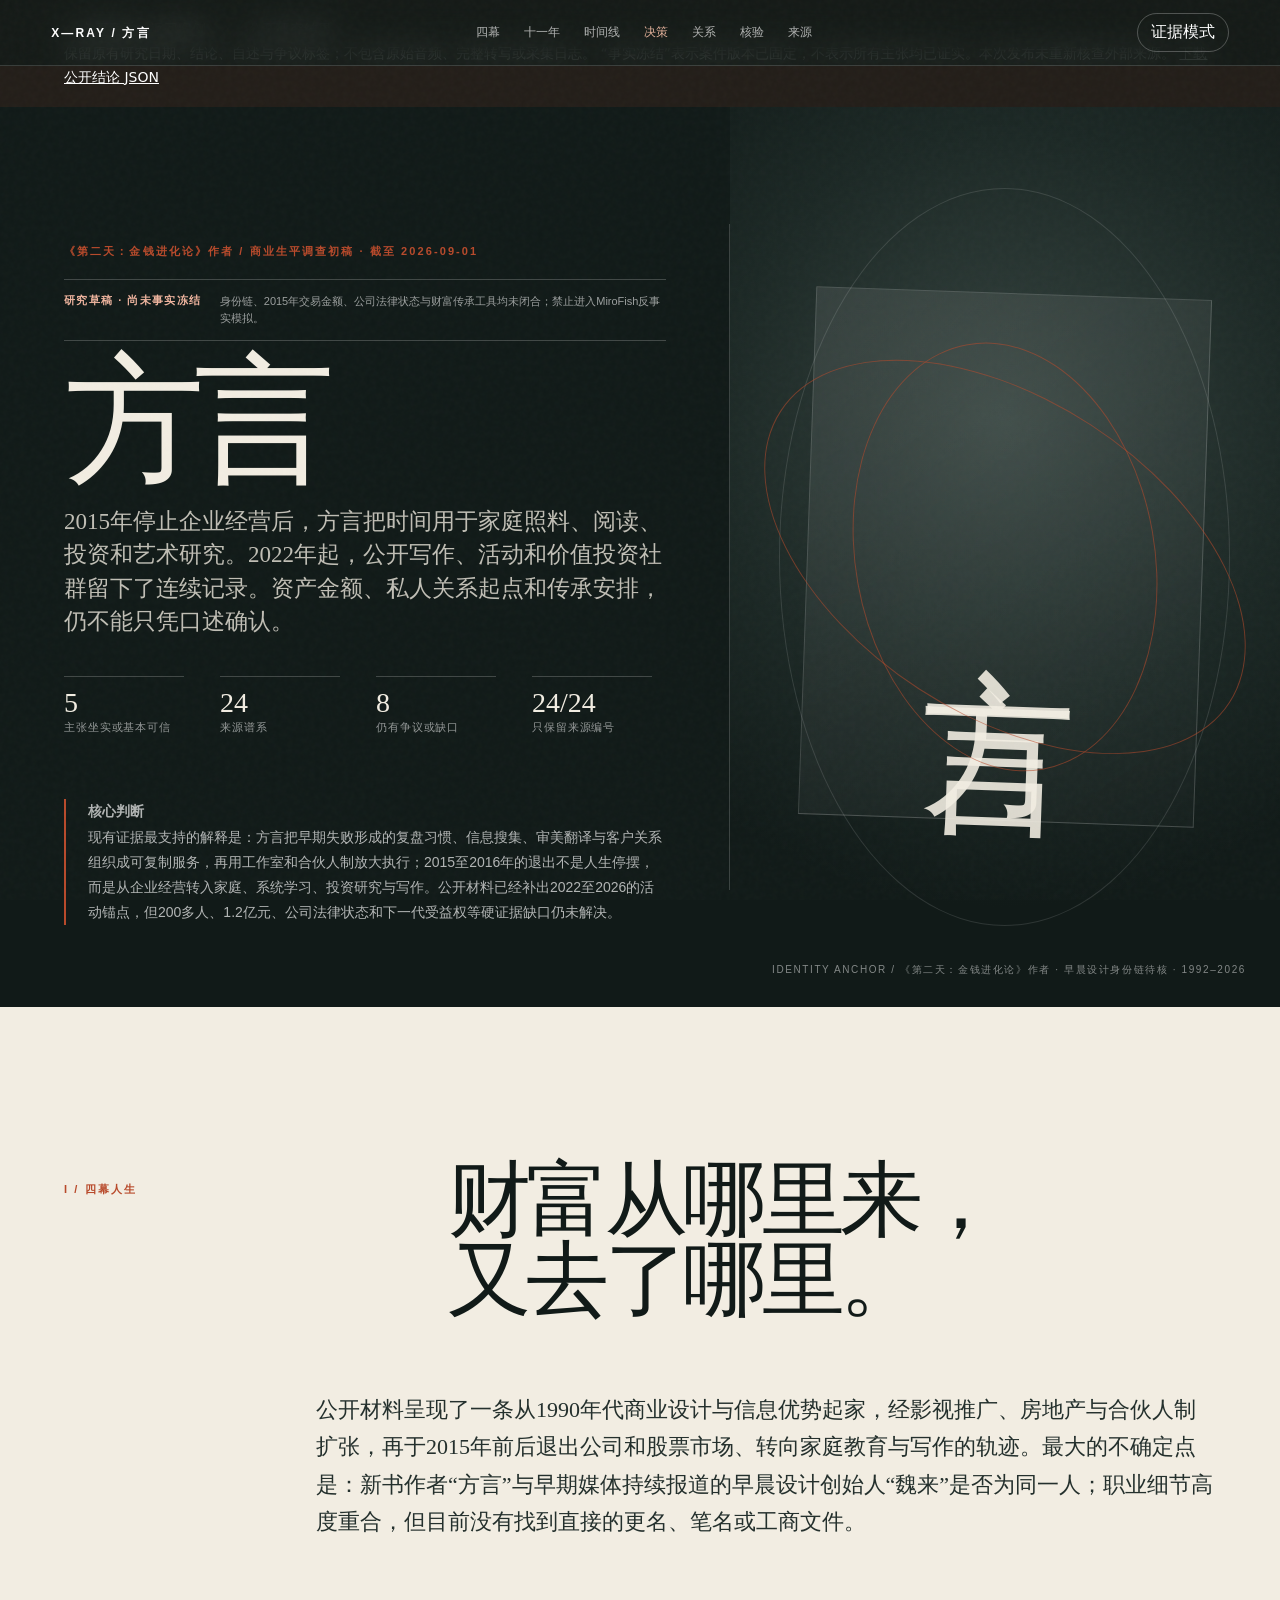
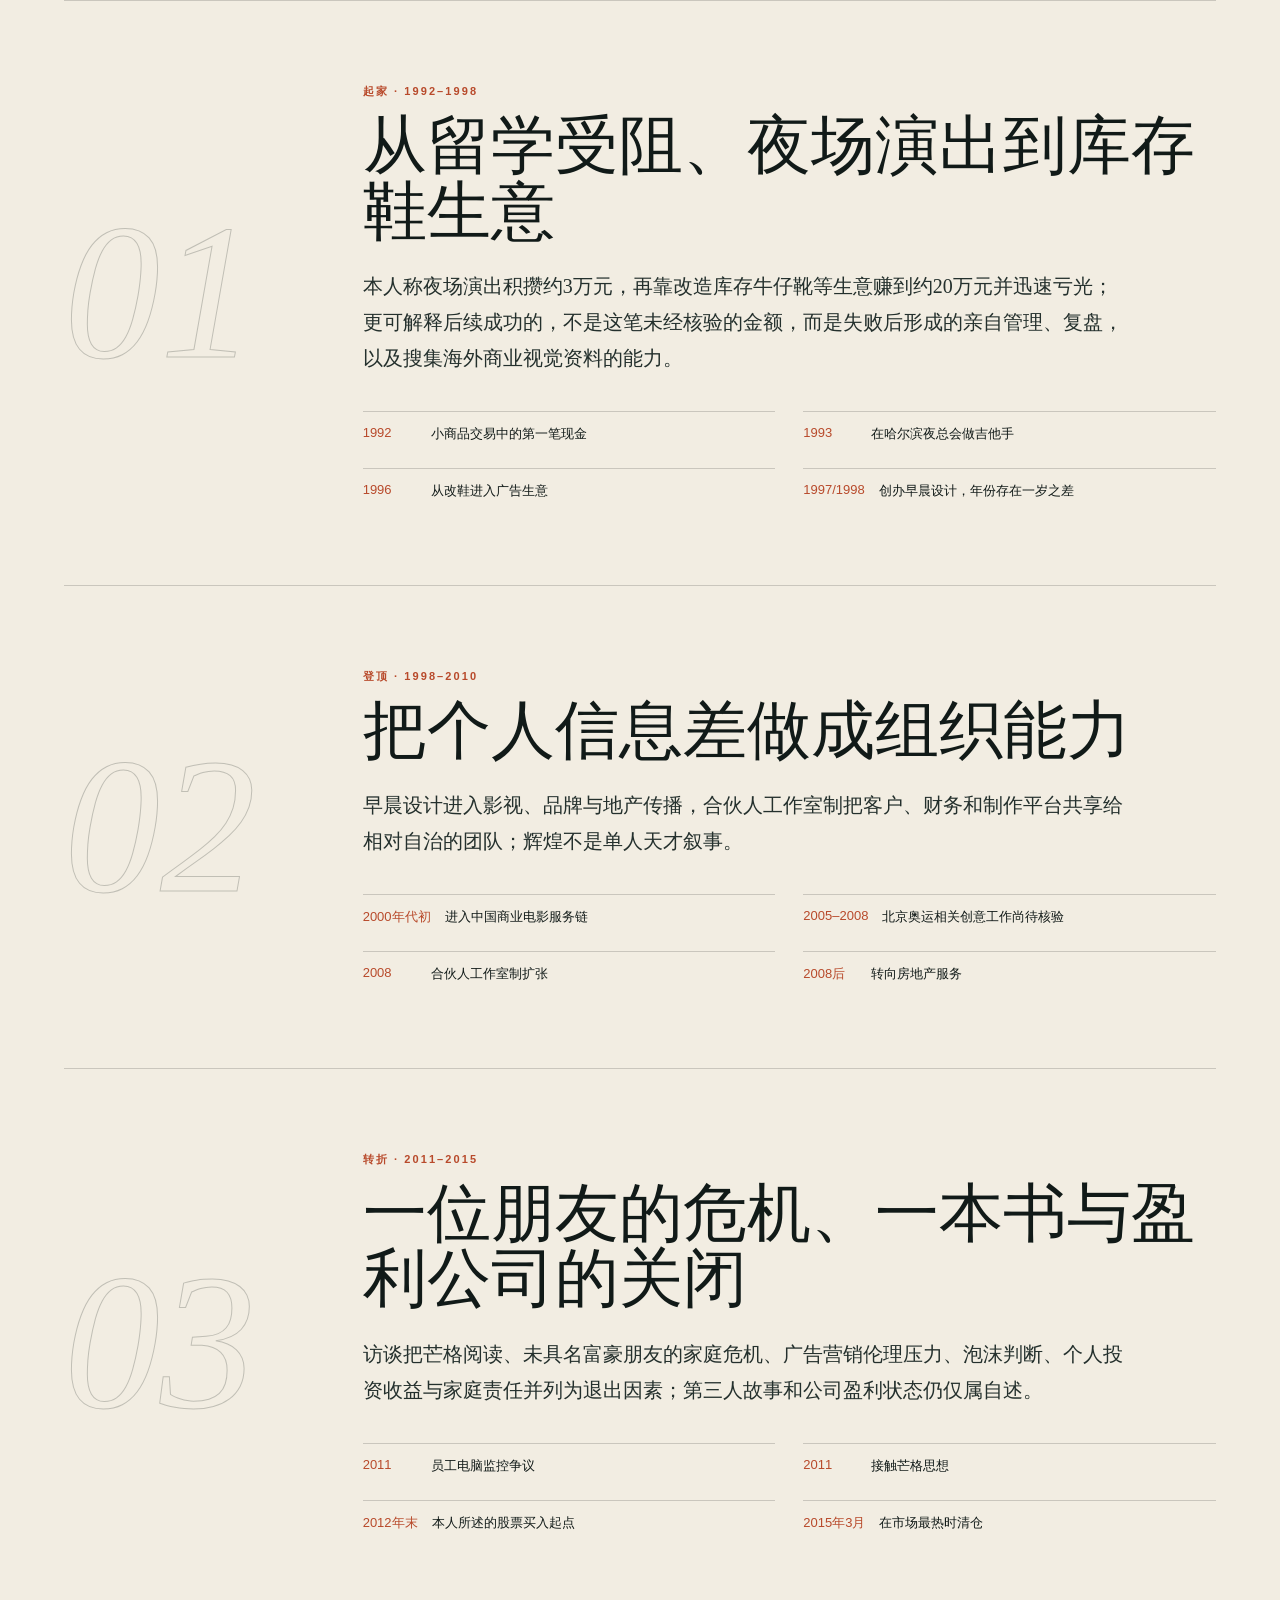
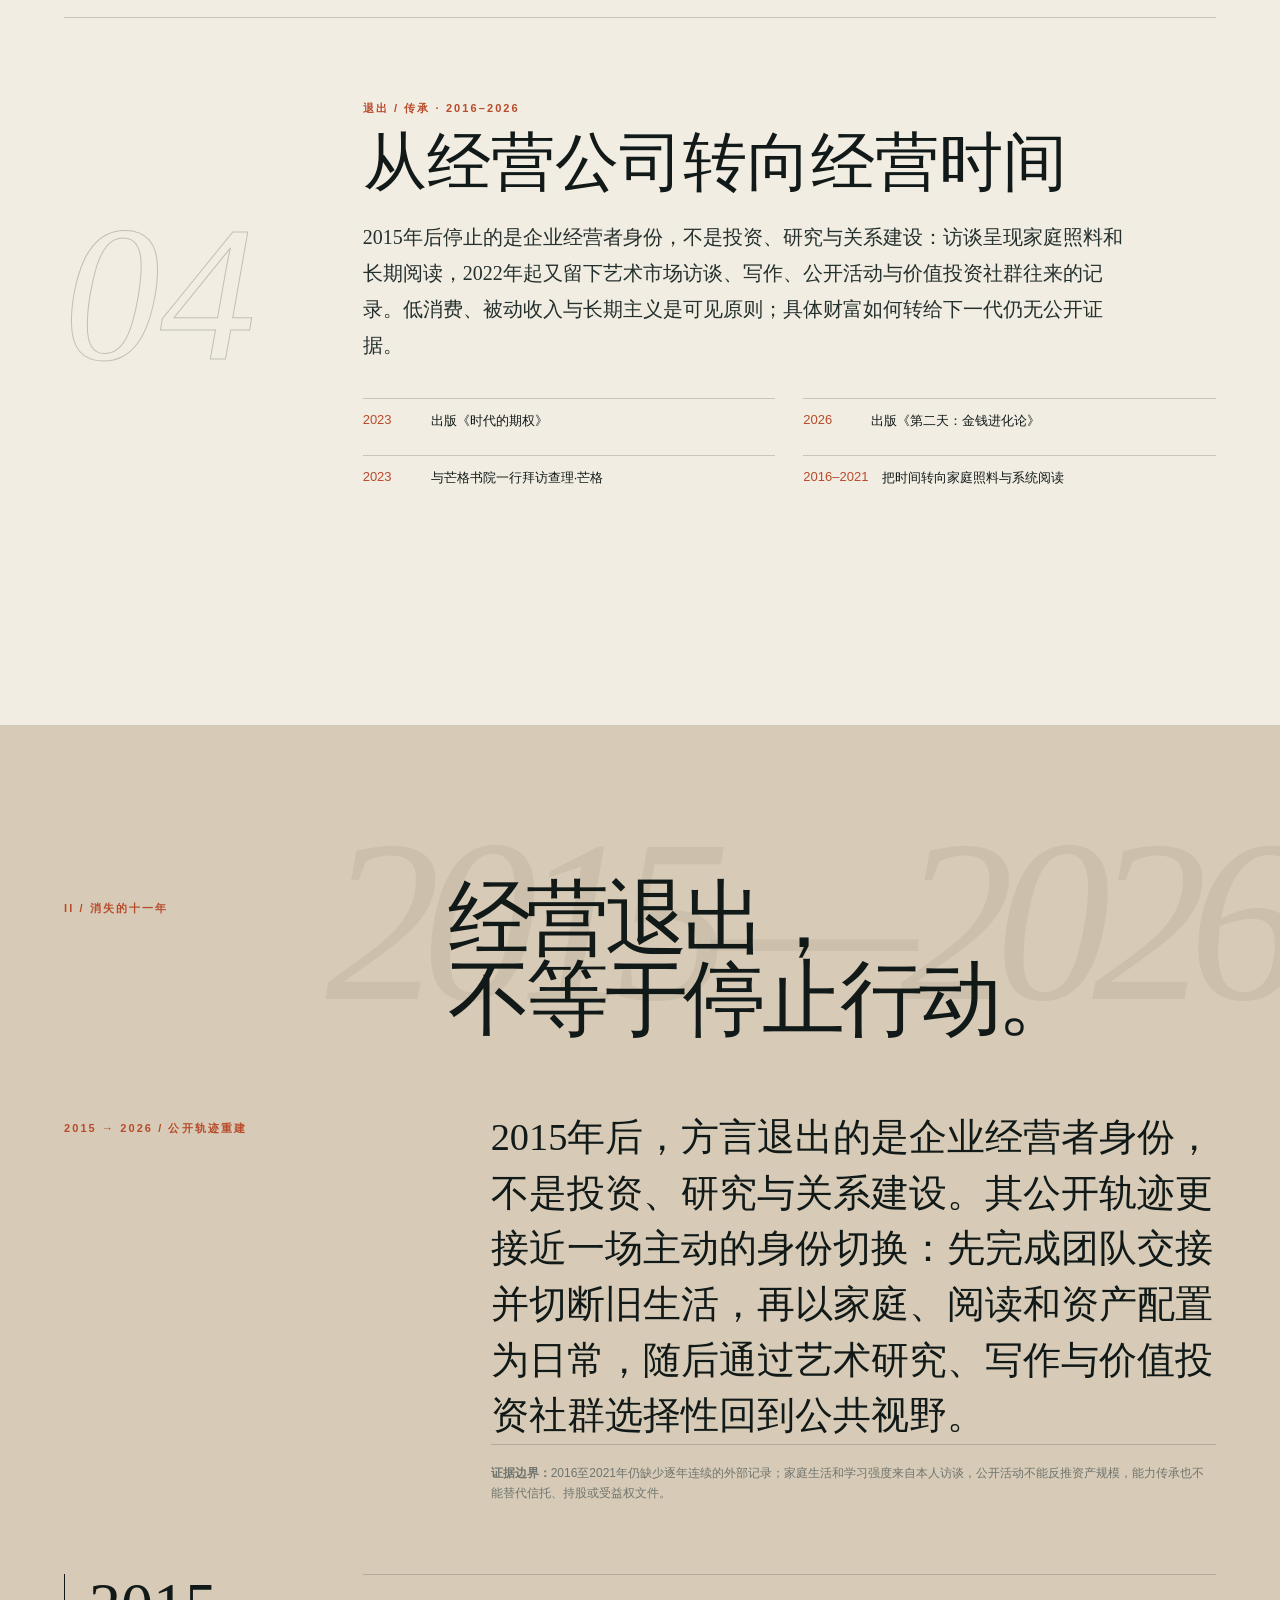
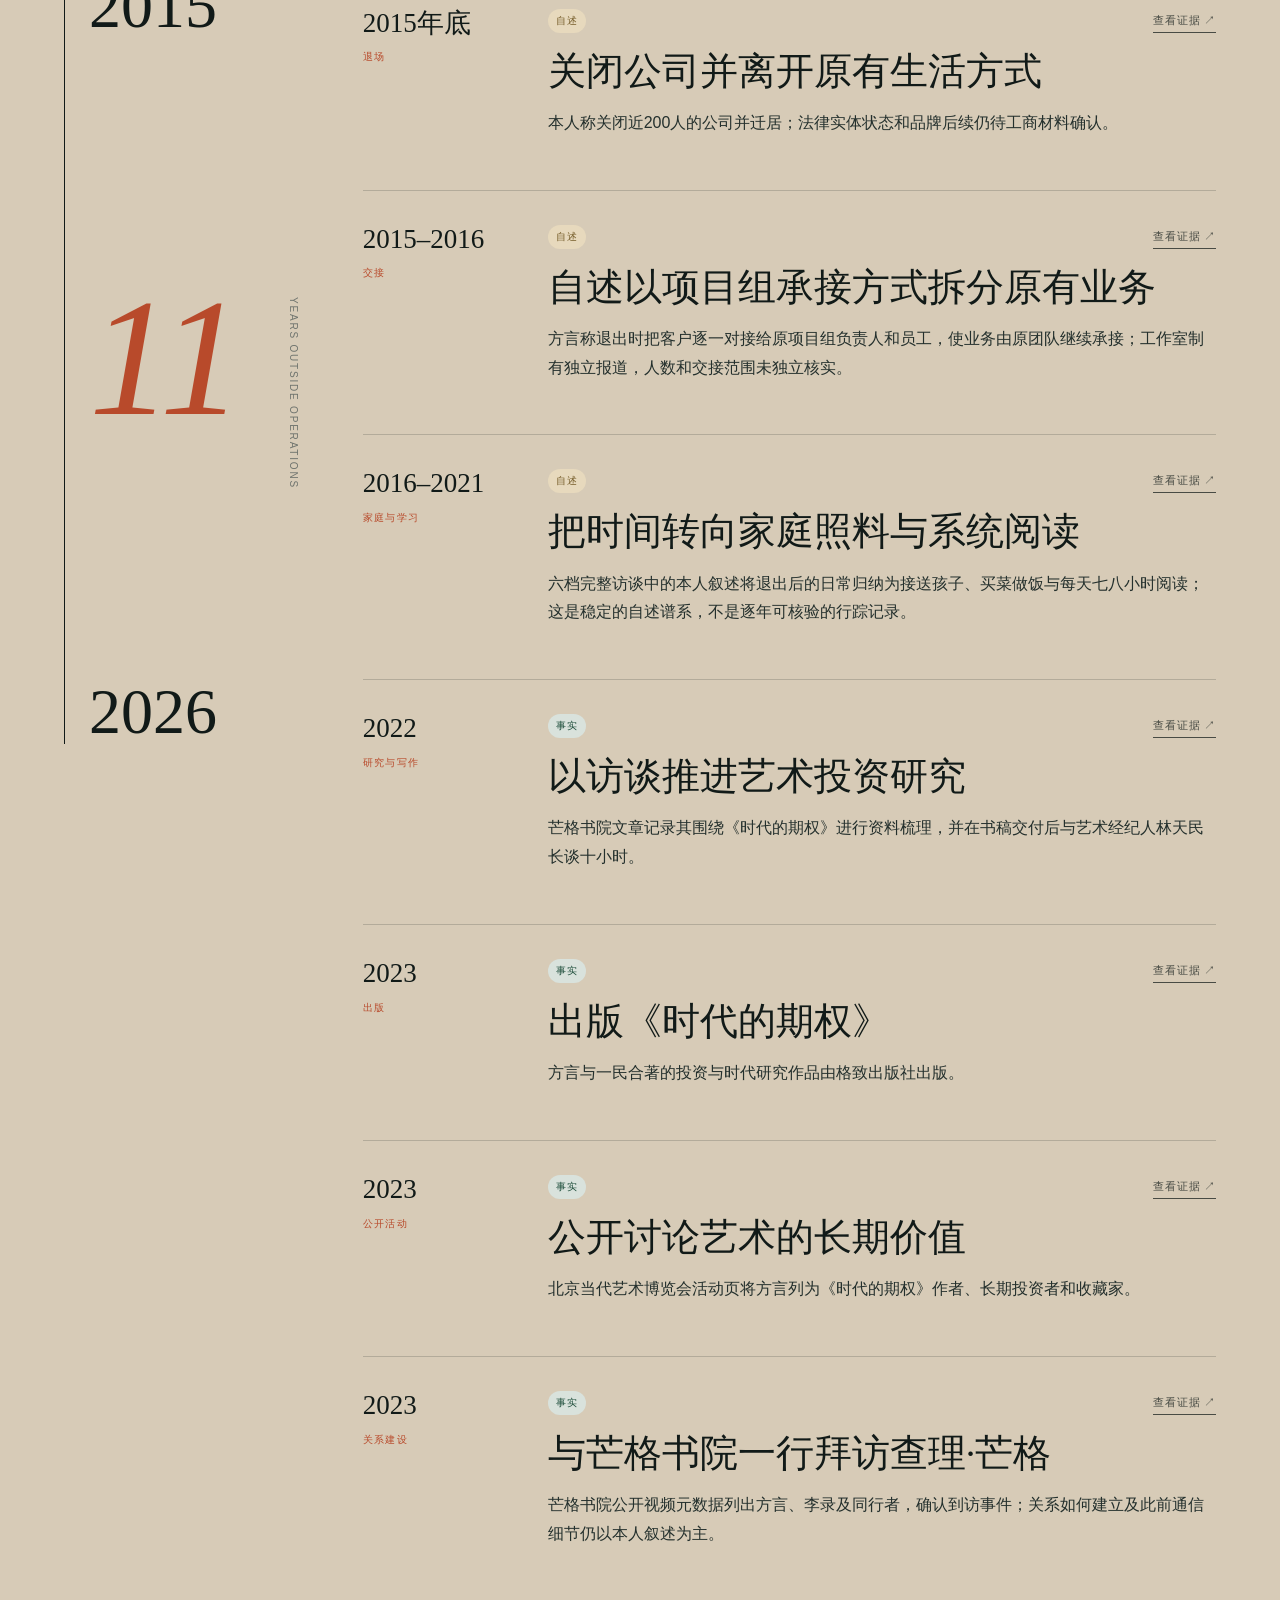
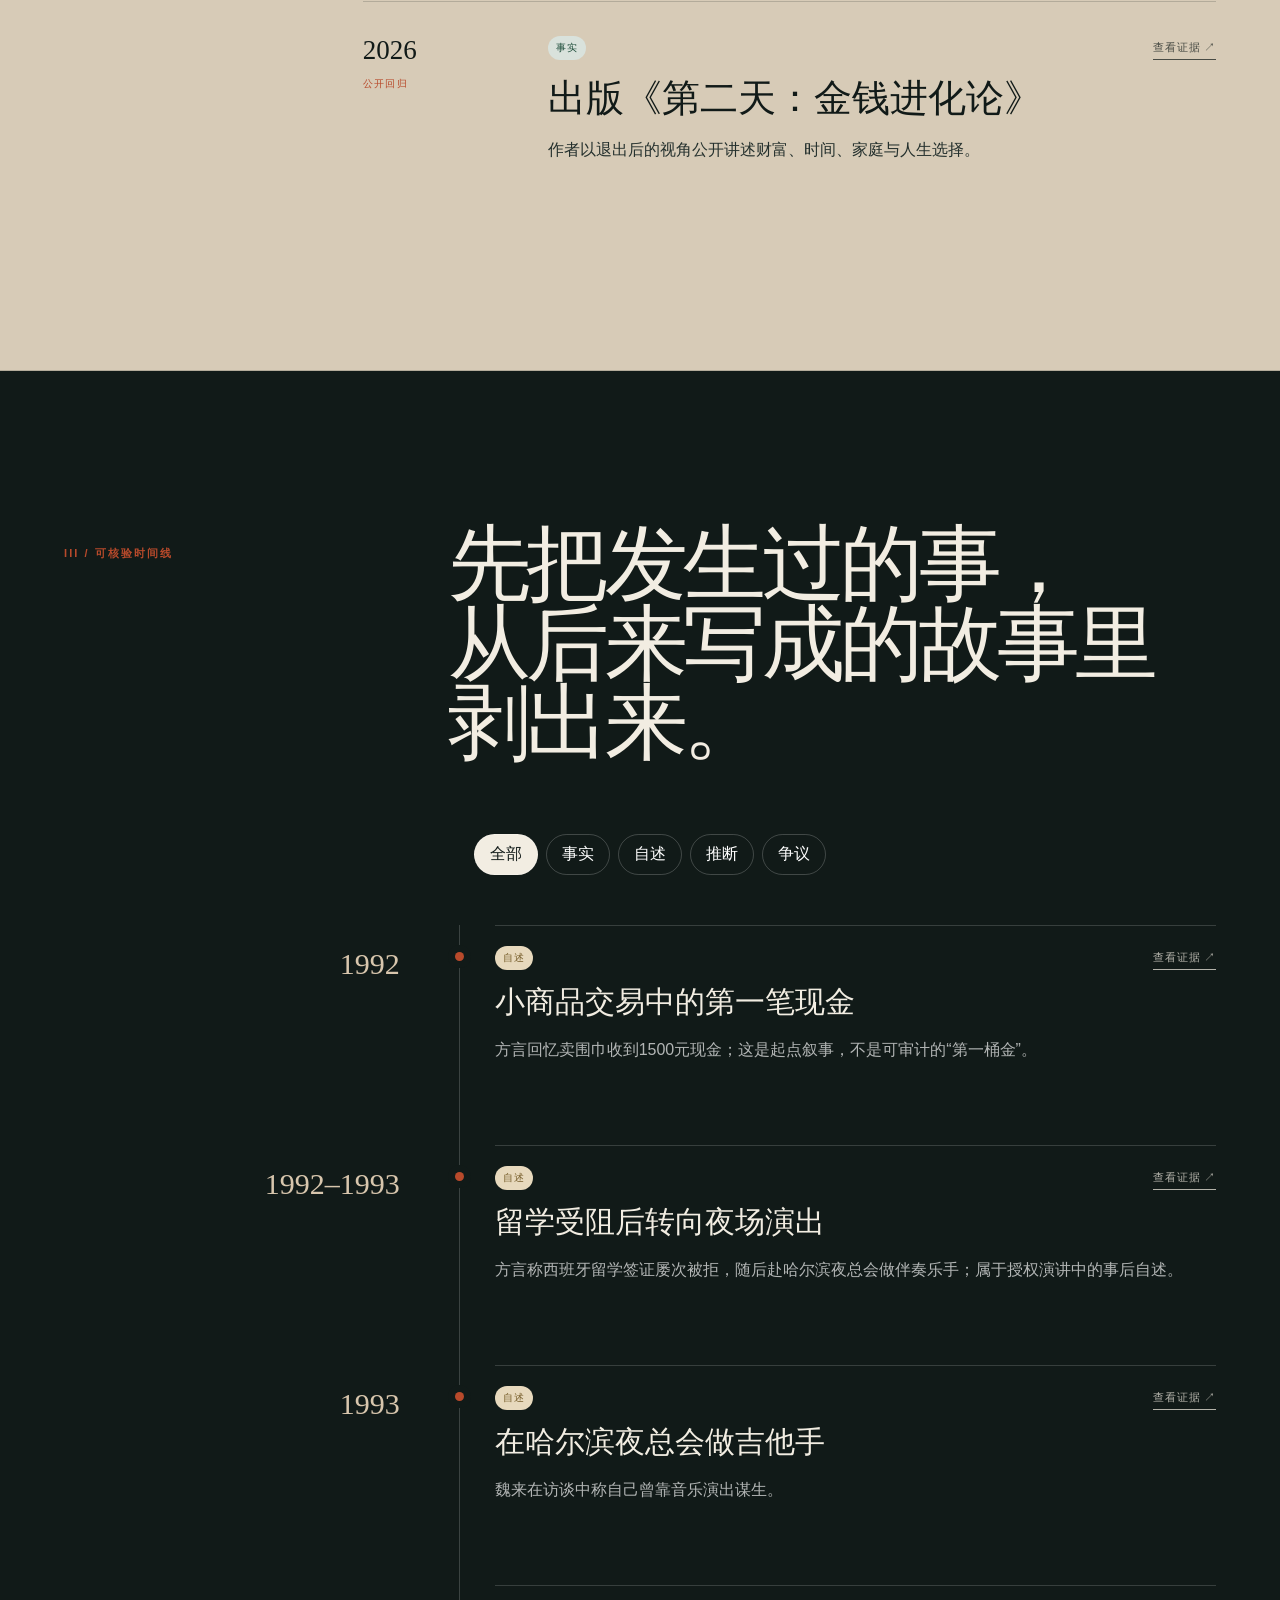
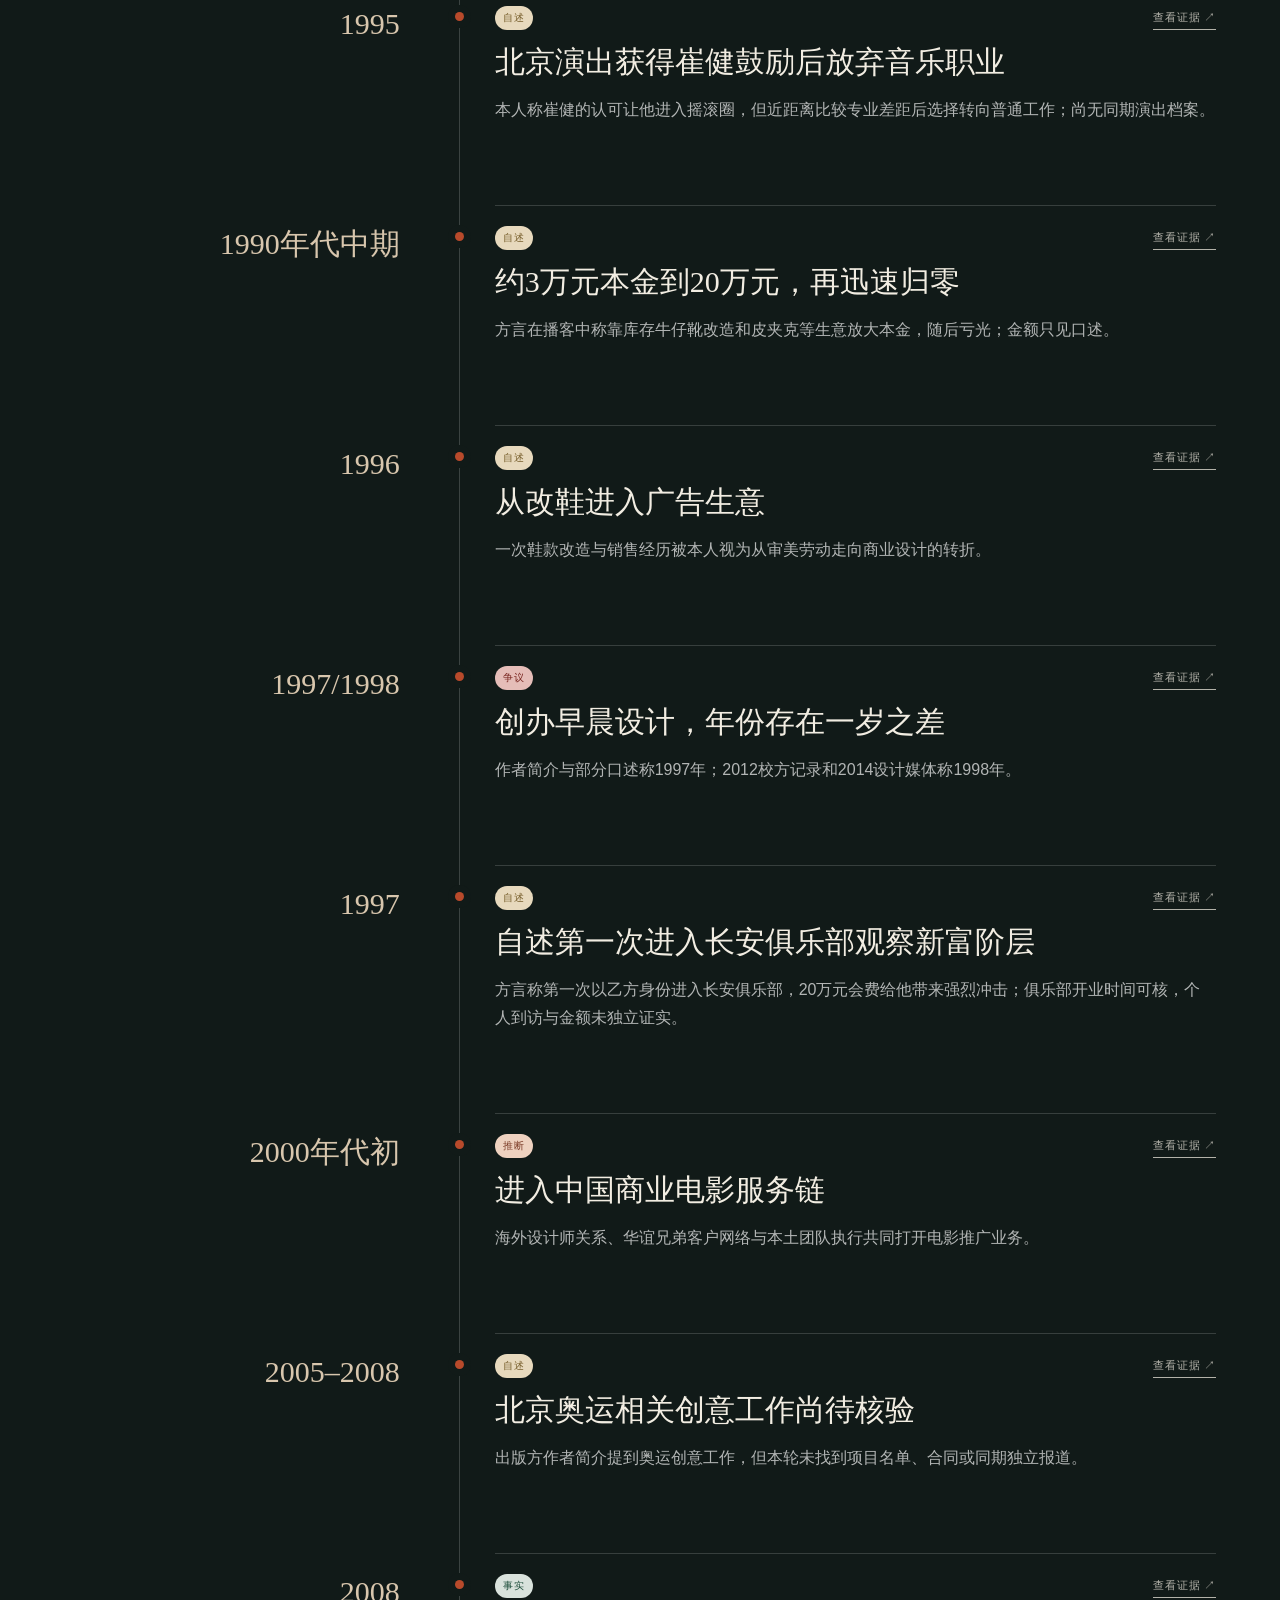
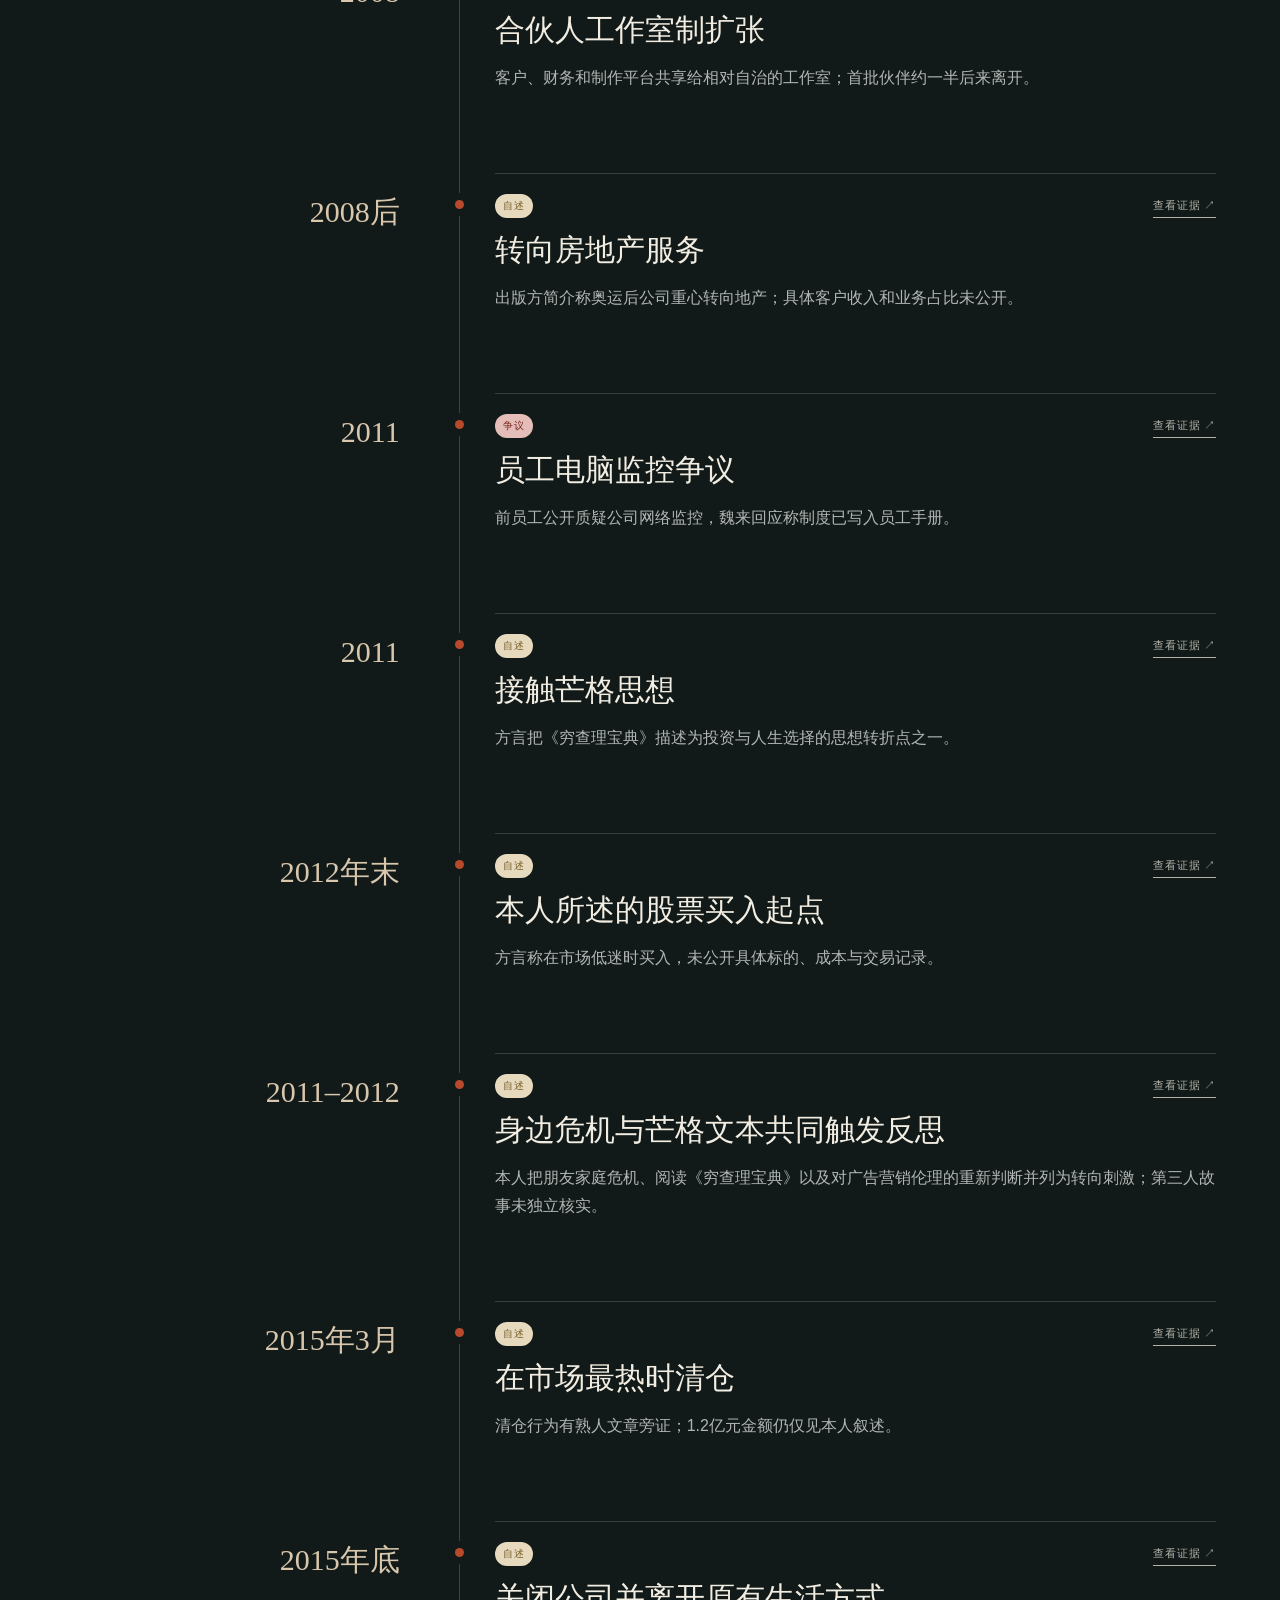
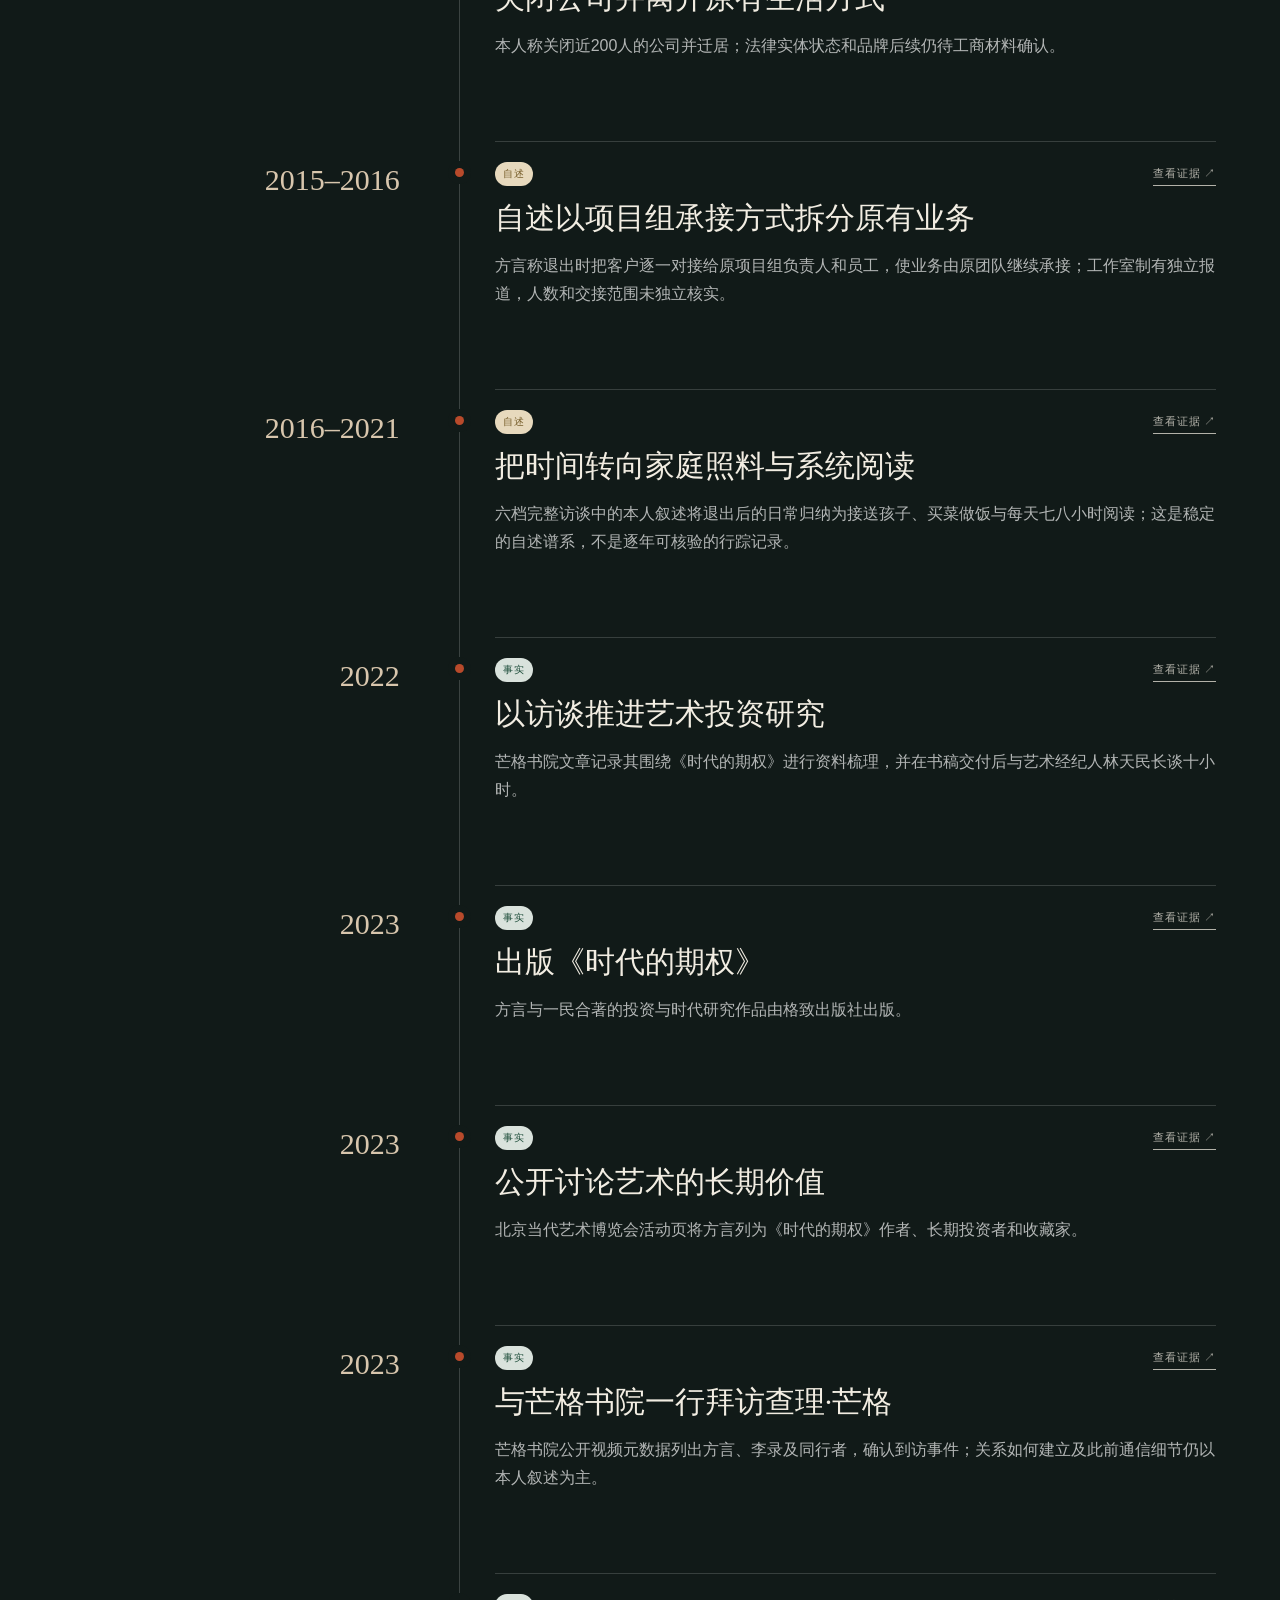
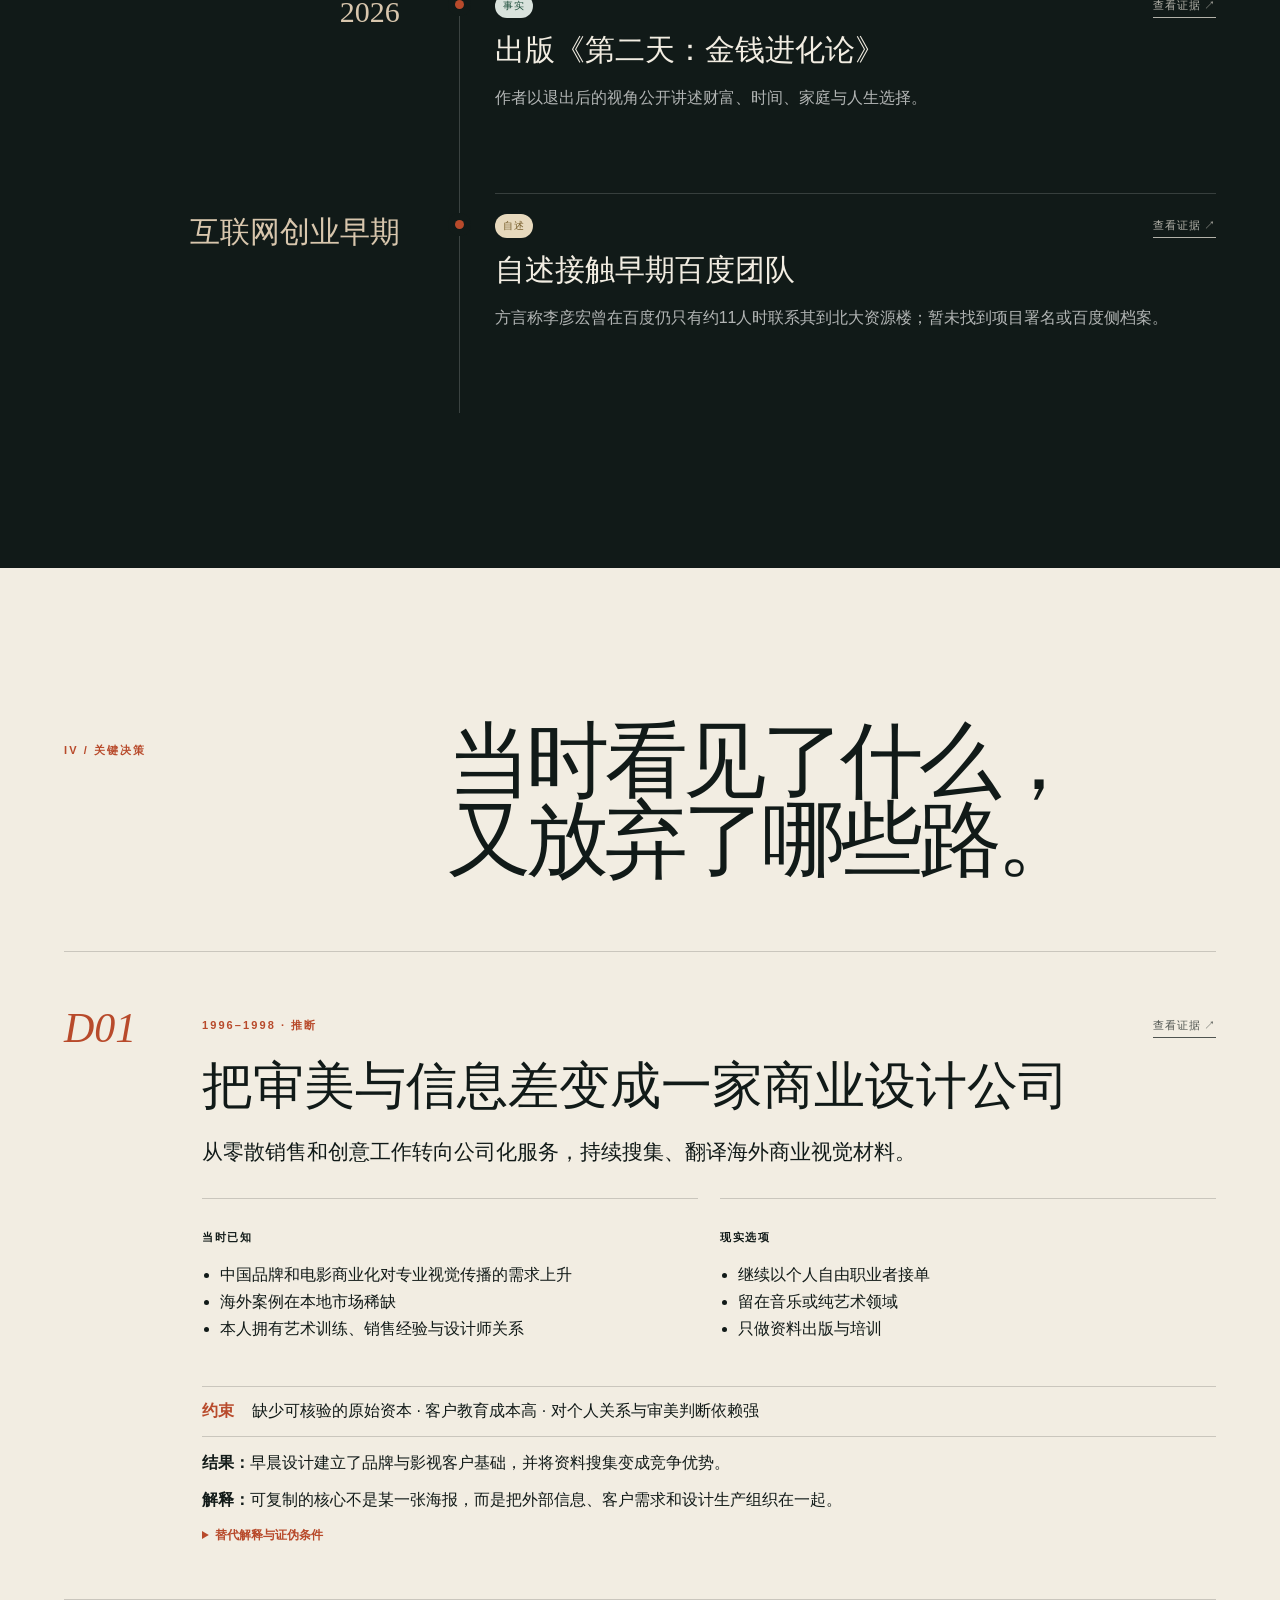
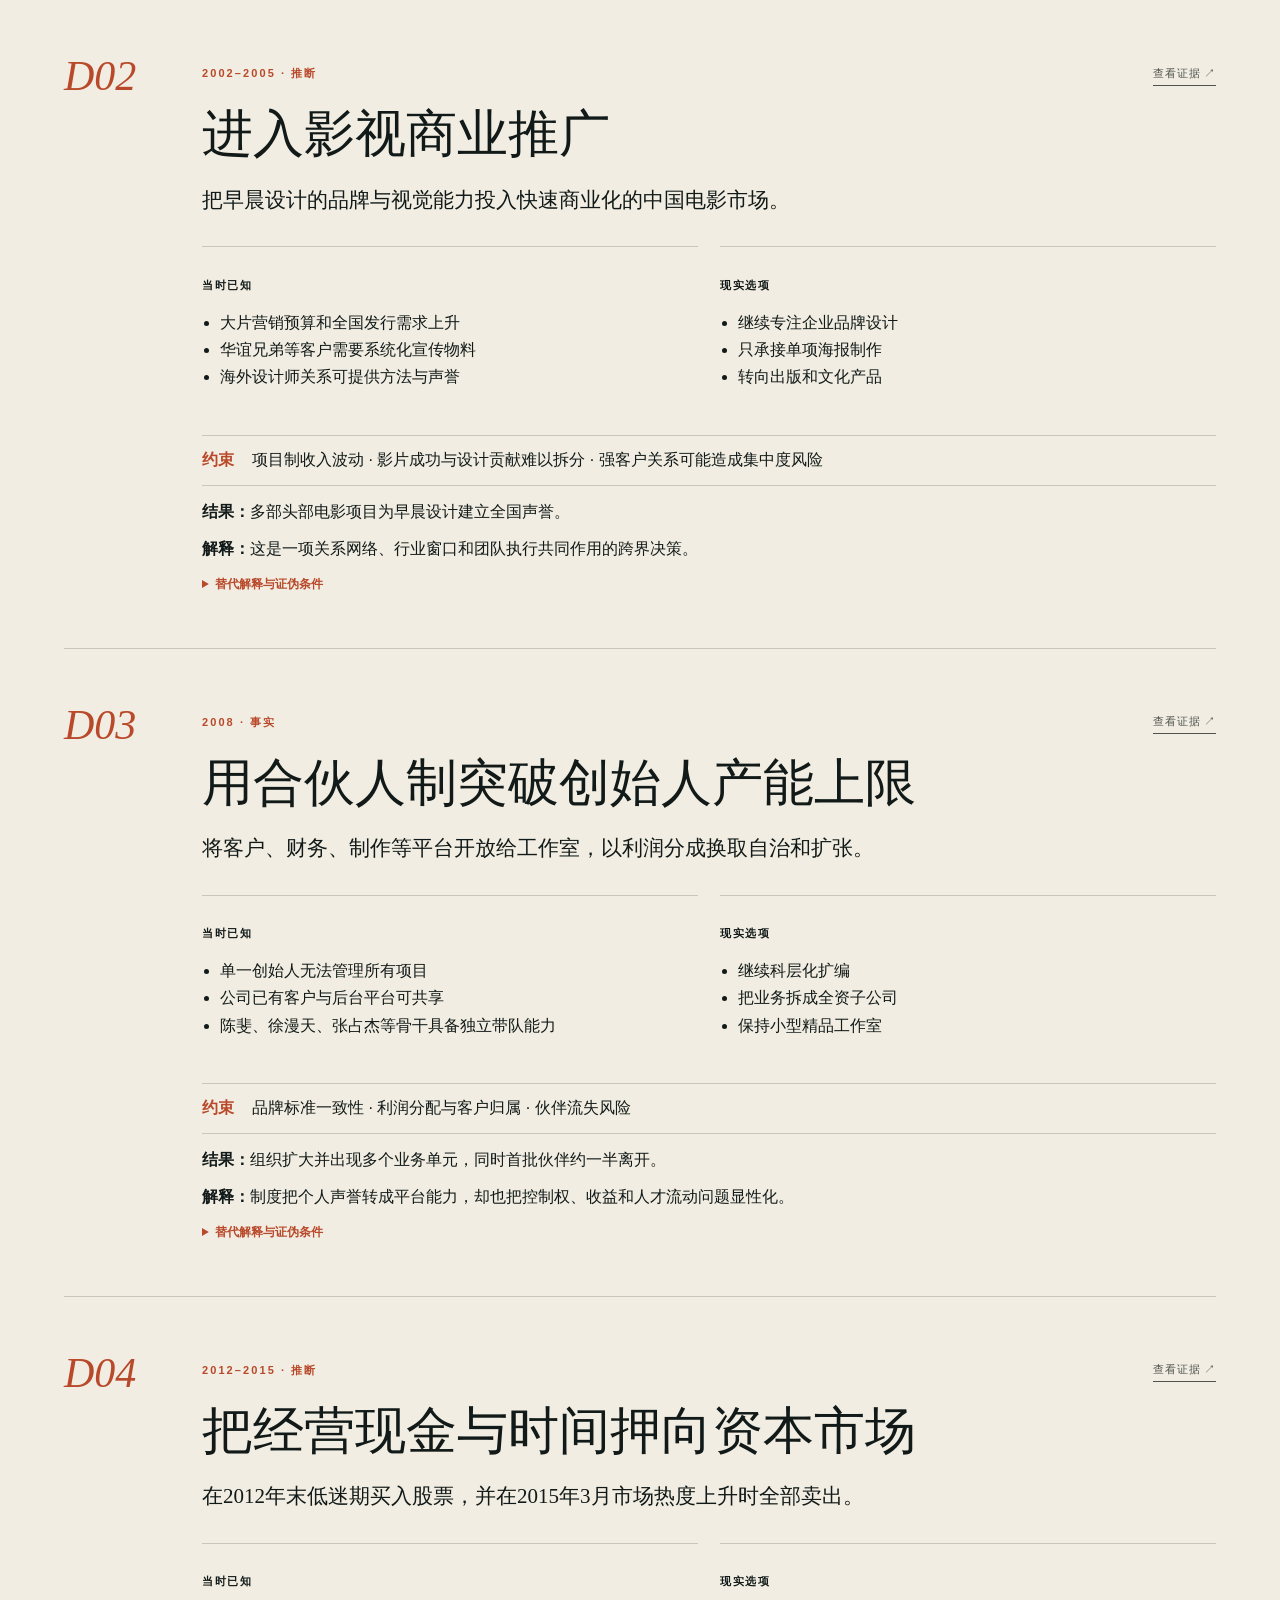
==== commit 8574a3c3: "refactor: humanize public homepage copy" ====
--- a/website/cases/fang-yan-money-evolution/index.html
+++ b/website/cases/fang-yan-money-evolution/index.html
@@ -1,6 +1,6 @@
 <!doctype html>
 <html lang="zh-CN"><head><meta charset="utf-8"><meta name="viewport" content="width=device-width,initial-scale=1">
-<meta name="description" content="2015年后的十一年并非空白：停止企业经营后，方言把时间转向家庭照料、系统阅读、投资与艺术研究，2022年起留下连续的写作、公开活动和价值投资社群记录；但资产金额、私人关系起点和传承安排仍不能从口述直接写成事实。"><title>方言：在散场之前离开 · 商业生平调查</title>
+<meta name="description" content="2015年停止企业经营后，方言把时间用于家庭照料、阅读、投资和艺术研究。2022年起，公开写作、活动和价值投资社群留下了连续记录。资产金额、私人关系起点和传承安排，仍不能只凭口述确认。"><title>方言：离开企业经营之后 · 商业生平调查</title>
 <style>
 :root{--ink:#111a18;--ink-2:#24302d;--paper:#f2ede2;--paper-2:#e9e1d2;--rust:#b84a2b;--gold:#b99861;--muted:#6f746e;--line:rgba(17,26,24,.18);--serif:"Songti SC","STSong","Noto Serif CJK SC",Georgia,serif;--sans:-apple-system,BlinkMacSystemFont,"Segoe UI","PingFang SC","Microsoft YaHei",sans-serif}
 *{box-sizing:border-box}html{scroll-behavior:smooth}body{margin:0;background:var(--paper);color:var(--ink);font-family:var(--sans);overflow-x:hidden}body:before{content:"";position:fixed;inset:0;pointer-events:none;opacity:.22;z-index:20;background-image:url("data:image/svg+xml,%3Csvg viewBox='0 0 180 180' xmlns='http://www.w3.org/2000/svg'%3E%3Cfilter id='n'%3E%3CfeTurbulence type='fractalNoise' baseFrequency='.9' numOctaves='3' stitchTiles='stitch'/%3E%3C/filter%3E%3Crect width='100%25' height='100%25' filter='url(%23n)' opacity='.12'/%3E%3C/svg%3E")}
@@ -31,7 +31,7 @@
 <a href="results.json" style="color:#fff">下载公开结论 JSON</a></div>
 <header class="topbar"><div class="brand">X—RAY / 方言</div><nav class="nav"><a href="#story">四幕</a><a href="#post-exit">十一年</a><a href="#timeline">时间线</a><a href="#decisions">决策</a><a href="#network">关系</a><a href="#claims">核验</a><a href="#sources">来源</a></nav><button class="mode-toggle" type="button">证据模式</button></header>
 <main>
-<section class="hero" id="top"><div class="hero-copy"><div><p class="eyebrow">《第二天：金钱进化论》作者 / 商业生平调查初稿 · 截至 2026-09-01</p><div class="research-state"><strong>研究草稿 · 尚未事实冻结</strong><span>身份链、2015年交易金额、公司法律状态与财富传承工具均未闭合；禁止进入MiroFish反事实模拟。</span></div><h1>方言</h1><p class="hero-dek">2015年后的十一年并非空白：停止企业经营后，方言把时间转向家庭照料、系统阅读、投资与艺术研究，2022年起留下连续的写作、公开活动和价值投资社群记录；但资产金额、私人关系起点和传承安排仍不能从口述直接写成事实。</p>
+<section class="hero" id="top"><div class="hero-copy"><div><p class="eyebrow">《第二天：金钱进化论》作者 / 商业生平调查初稿 · 截至 2026-09-01</p><div class="research-state"><strong>研究草稿 · 尚未事实冻结</strong><span>身份链、2015年交易金额、公司法律状态与财富传承工具均未闭合；禁止进入MiroFish反事实模拟。</span></div><h1>方言</h1><p class="hero-dek">2015年停止企业经营后，方言把时间用于家庭照料、阅读、投资和艺术研究。2022年起，公开写作、活动和价值投资社群留下了连续记录。资产金额、私人关系起点和传承安排，仍不能只凭口述确认。</p>
 <div class="hero-meta"><div><strong>5</strong><span>主张坐实或基本可信</span></div><div><strong>24</strong><span>来源谱系</span></div><div><strong>8</strong><span>仍有争议或缺口</span></div><div><strong>24/24</strong><span>只保留来源编号</span></div></div></div>
 <p class="hero-thesis"><strong>核心判断</strong><br>现有证据最支持的解释是：方言把早期失败形成的复盘习惯、信息搜集、审美翻译与客户关系组织成可复制服务，再用工作室和合伙人制放大执行；2015至2016年的退出不是人生停摆，而是从企业经营转入家庭、系统学习、投资研究与写作。公开材料已经补出2022至2026的活动锚点，但200多人、1.2亿元、公司法律状态和下一代受益权等硬证据缺口仍未解决。</p></div><div class="hero-visual"><div class="portrait-abstract" aria-hidden="true"><span>方言</span><i></i><b></b></div><span class="visual-caption">IDENTITY ANCHOR / 《第二天：金钱进化论》作者 · 早晨设计身份链待核 · 1992–2026</span></div></section>
 <section class="section story" id="story"><div class="section-head"><p class="kicker">I / 四幕人生</p><h2>财富从哪里来，<br>又去了哪里。</h2></div><p class="lede">公开材料呈现了一条从1990年代商业设计与信息优势起家，经影视推广、房地产与合伙人制扩张，再于2015年前后退出公司和股票市场、转向家庭教育与写作的轨迹。最大的不确定点是：新书作者“方言”与早期媒体持续报道的早晨设计创始人“魏来”是否为同一人；职业细节高度重合，但目前没有找到直接的更名、笔名或工商文件。</p><article class="chapter reveal" id="chapter-origins"><div class="chapter-number">01</div><div class="chapter-copy"><p class="kicker">起家 · 1992–1998</p><h3>从留学受阻、夜场演出到库存鞋生意</h3><p>本人称夜场演出积攒约3万元，再靠改造库存牛仔靴等生意赚到约20万元并迅速亏光；更可解释后续成功的，不是这笔未经核验的金额，而是失败后形成的亲自管理、复盘，以及搜集海外商业视觉资料的能力。</p><ol class="chapter-beats"><li><time>1992</time><span>小商品交易中的第一笔现金</span></li><li><time>1993</time><span>在哈尔滨夜总会做吉他手</span></li><li><time>1996</time><span>从改鞋进入广告生意</span></li><li><time>1997/1998</time><span>创办早晨设计，年份存在一岁之差</span></li></ol></div></article><article class="chapter reveal" id="chapter-ascent"><div class="chapter-number">02</div><div class="chapter-copy"><p class="kicker">登顶 · 1998–2010</p><h3>把个人信息差做成组织能力</h3><p>早晨设计进入影视、品牌与地产传播，合伙人工作室制把客户、财务和制作平台共享给相对自治的团队；辉煌不是单人天才叙事。</p><ol class="chapter-beats"><li><time>2000年代初</time><span>进入中国商业电影服务链</span></li><li><time>2005–2008</time><span>北京奥运相关创意工作尚待核验</span></li><li><time>2008</time><span>合伙人工作室制扩张</span></li><li><time>2008后</time><span>转向房地产服务</span></li></ol></div></article><article class="chapter reveal" id="chapter-turning-point"><div class="chapter-number">03</div><div class="chapter-copy"><p class="kicker">转折 · 2011–2015</p><h3>一位朋友的危机、一本书与盈利公司的关闭</h3><p>访谈把芒格阅读、未具名富豪朋友的家庭危机、广告营销伦理压力、泡沫判断、个人投资收益与家庭责任并列为退出因素；第三人故事和公司盈利状态仍仅属自述。</p><ol class="chapter-beats"><li><time>2011</time><span>员工电脑监控争议</span></li><li><time>2011</time><span>接触芒格思想</span></li><li><time>2012年末</time><span>本人所述的股票买入起点</span></li><li><time>2015年3月</time><span>在市场最热时清仓</span></li></ol></div></article><article class="chapter reveal" id="chapter-legacy"><div class="chapter-number">04</div><div class="chapter-copy"><p class="kicker">退出 / 传承 · 2016–2026</p><h3>从经营公司转向经营时间</h3><p>2015年后停止的是企业经营者身份，不是投资、研究与关系建设：访谈呈现家庭照料和长期阅读，2022年起又留下艺术市场访谈、写作、公开活动与价值投资社群往来的记录。低消费、被动收入与长期主义是可见原则；具体财富如何转给下一代仍无公开证据。</p><ol class="chapter-beats"><li><time>2023</time><span>出版《时代的期权》</span></li><li><time>2026</time><span>出版《第二天：金钱进化论》</span></li><li><time>2023</time><span>与芒格书院一行拜访查理·芒格</span></li><li><time>2016–2021</time><span>把时间转向家庭照料与系统阅读</span></li></ol></div></article></section>
